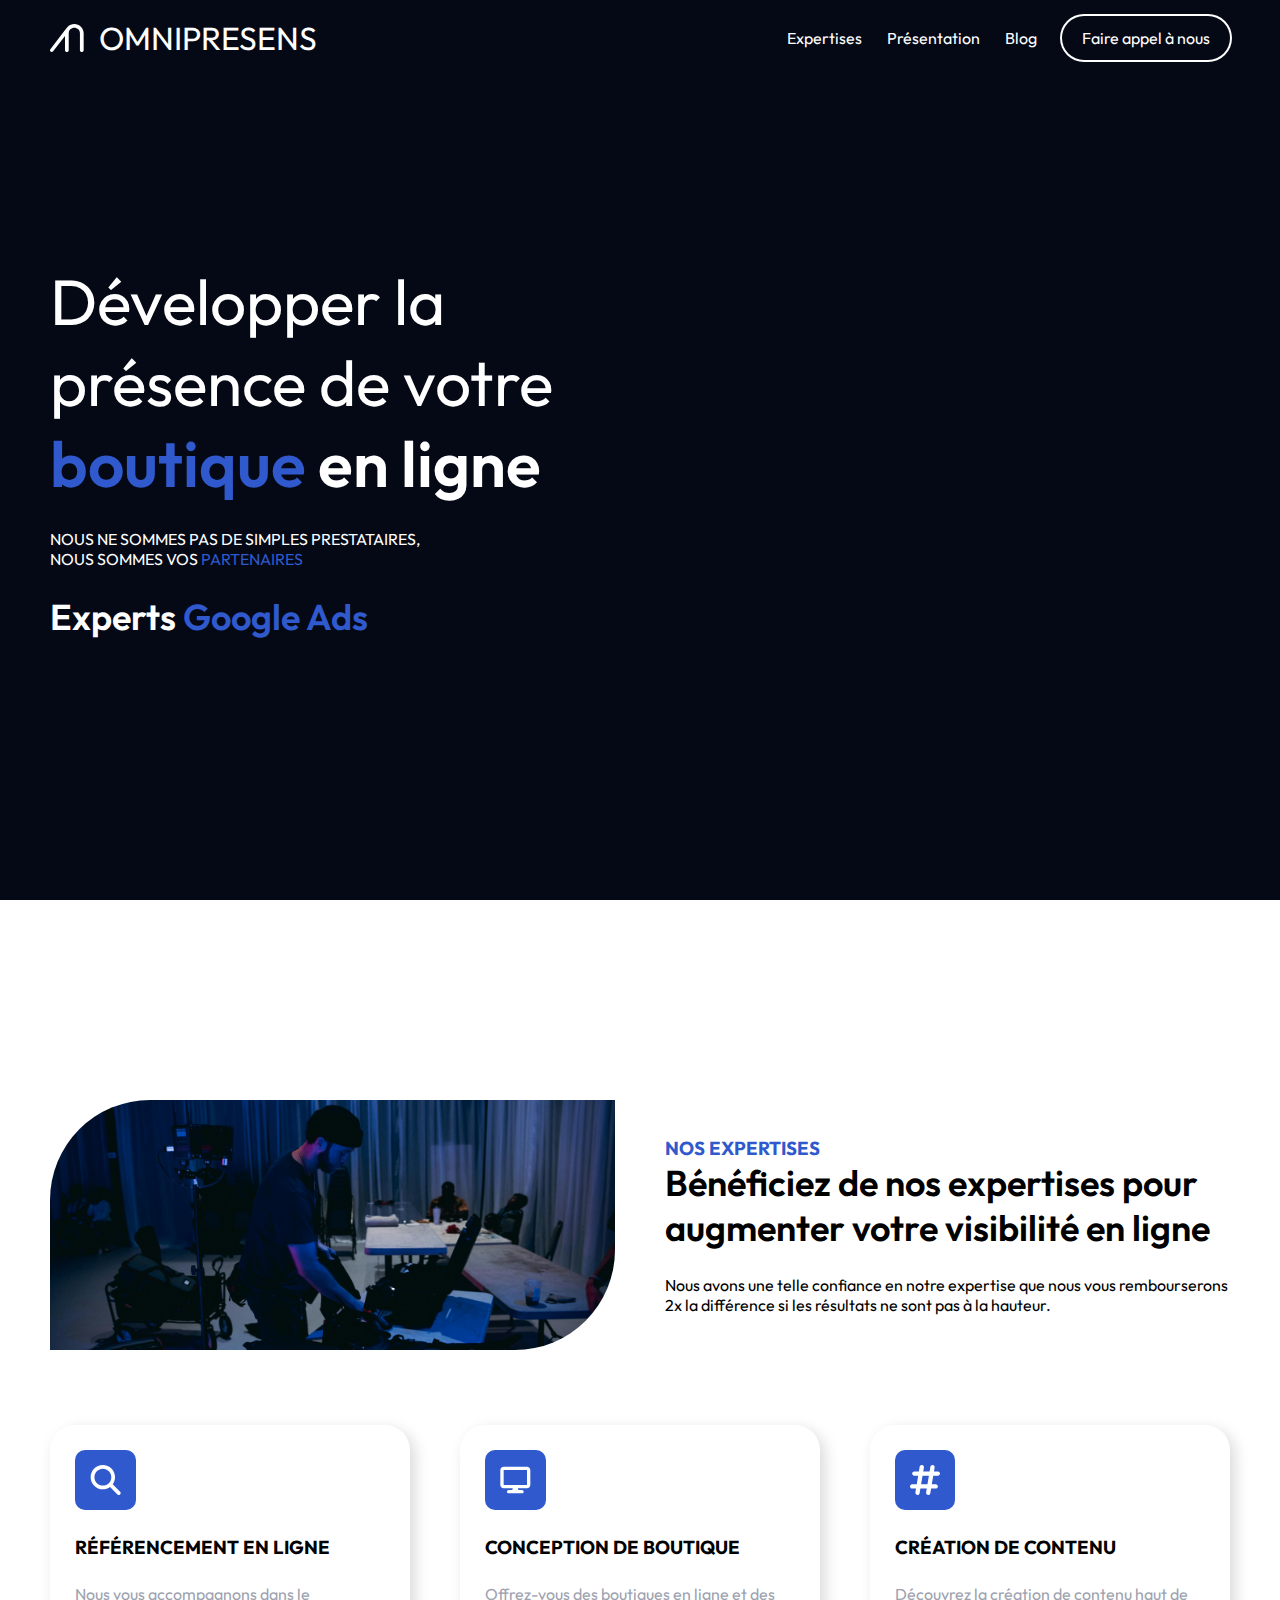
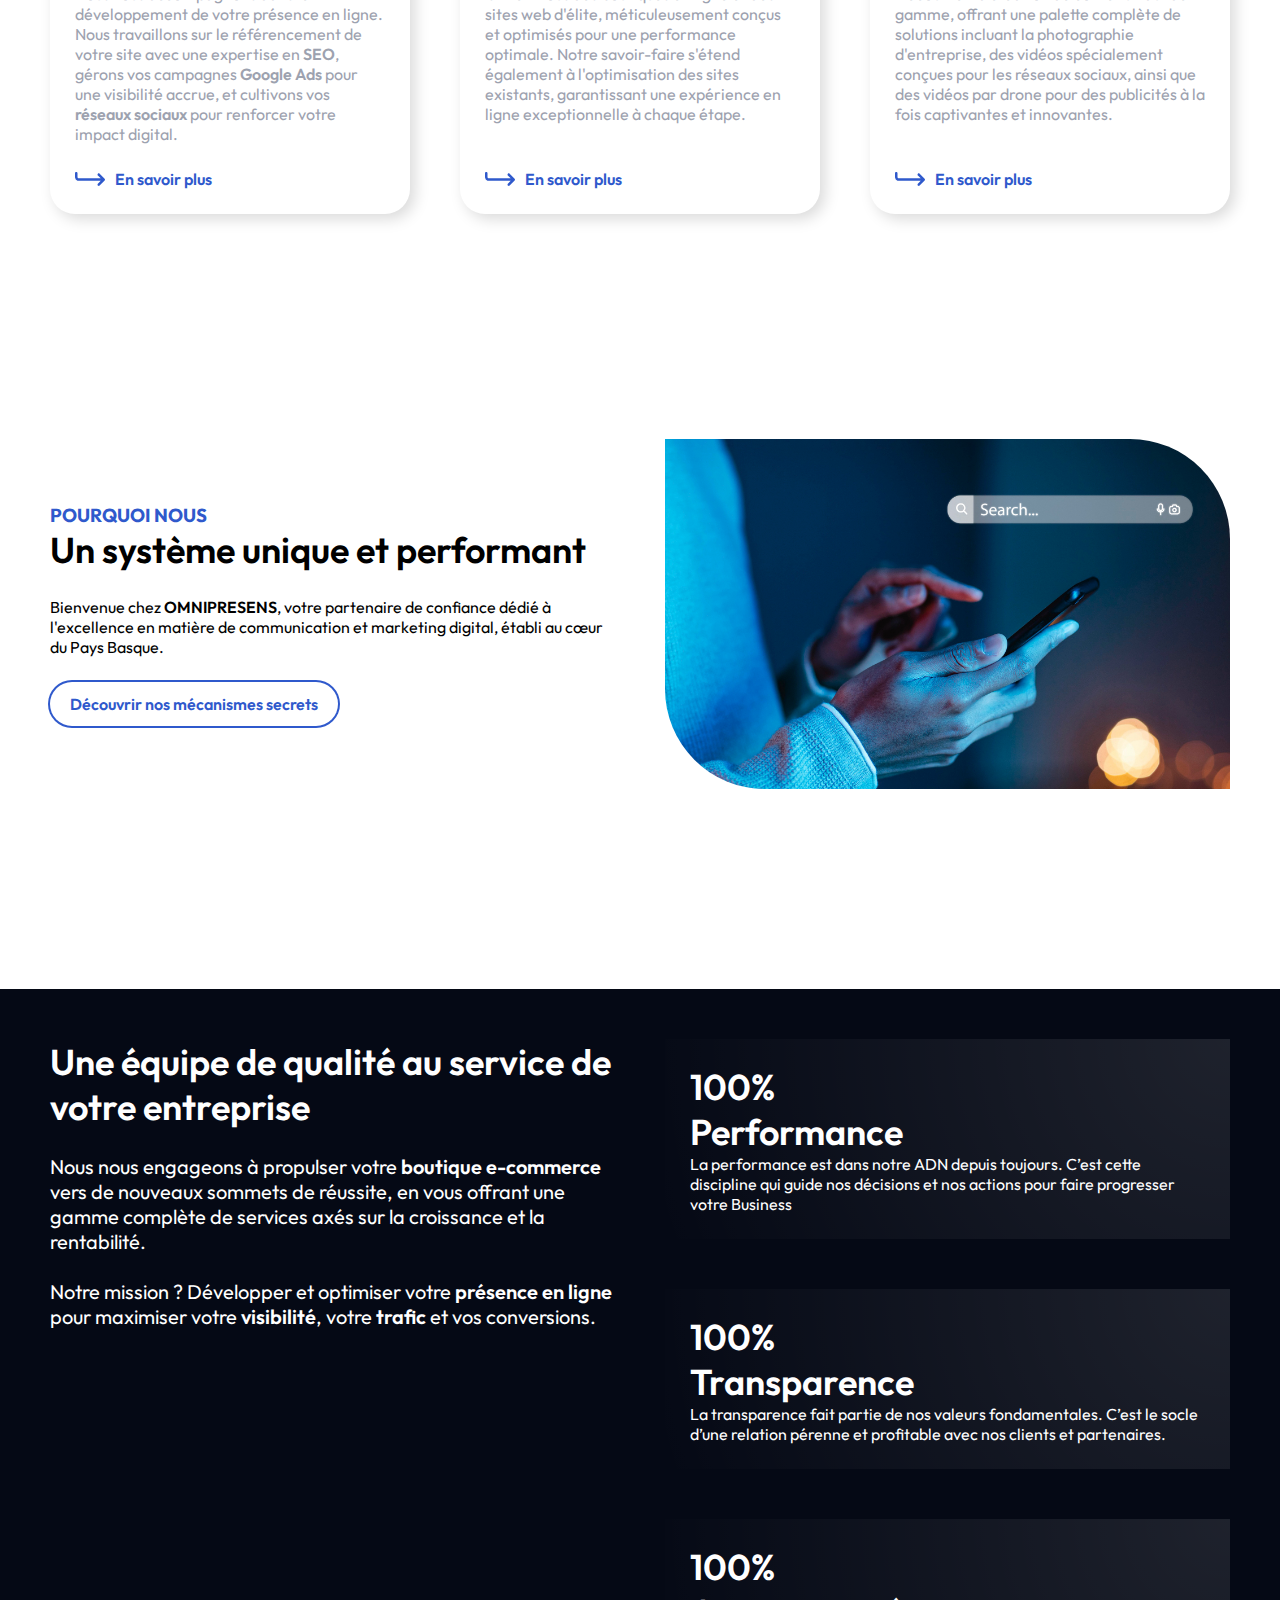
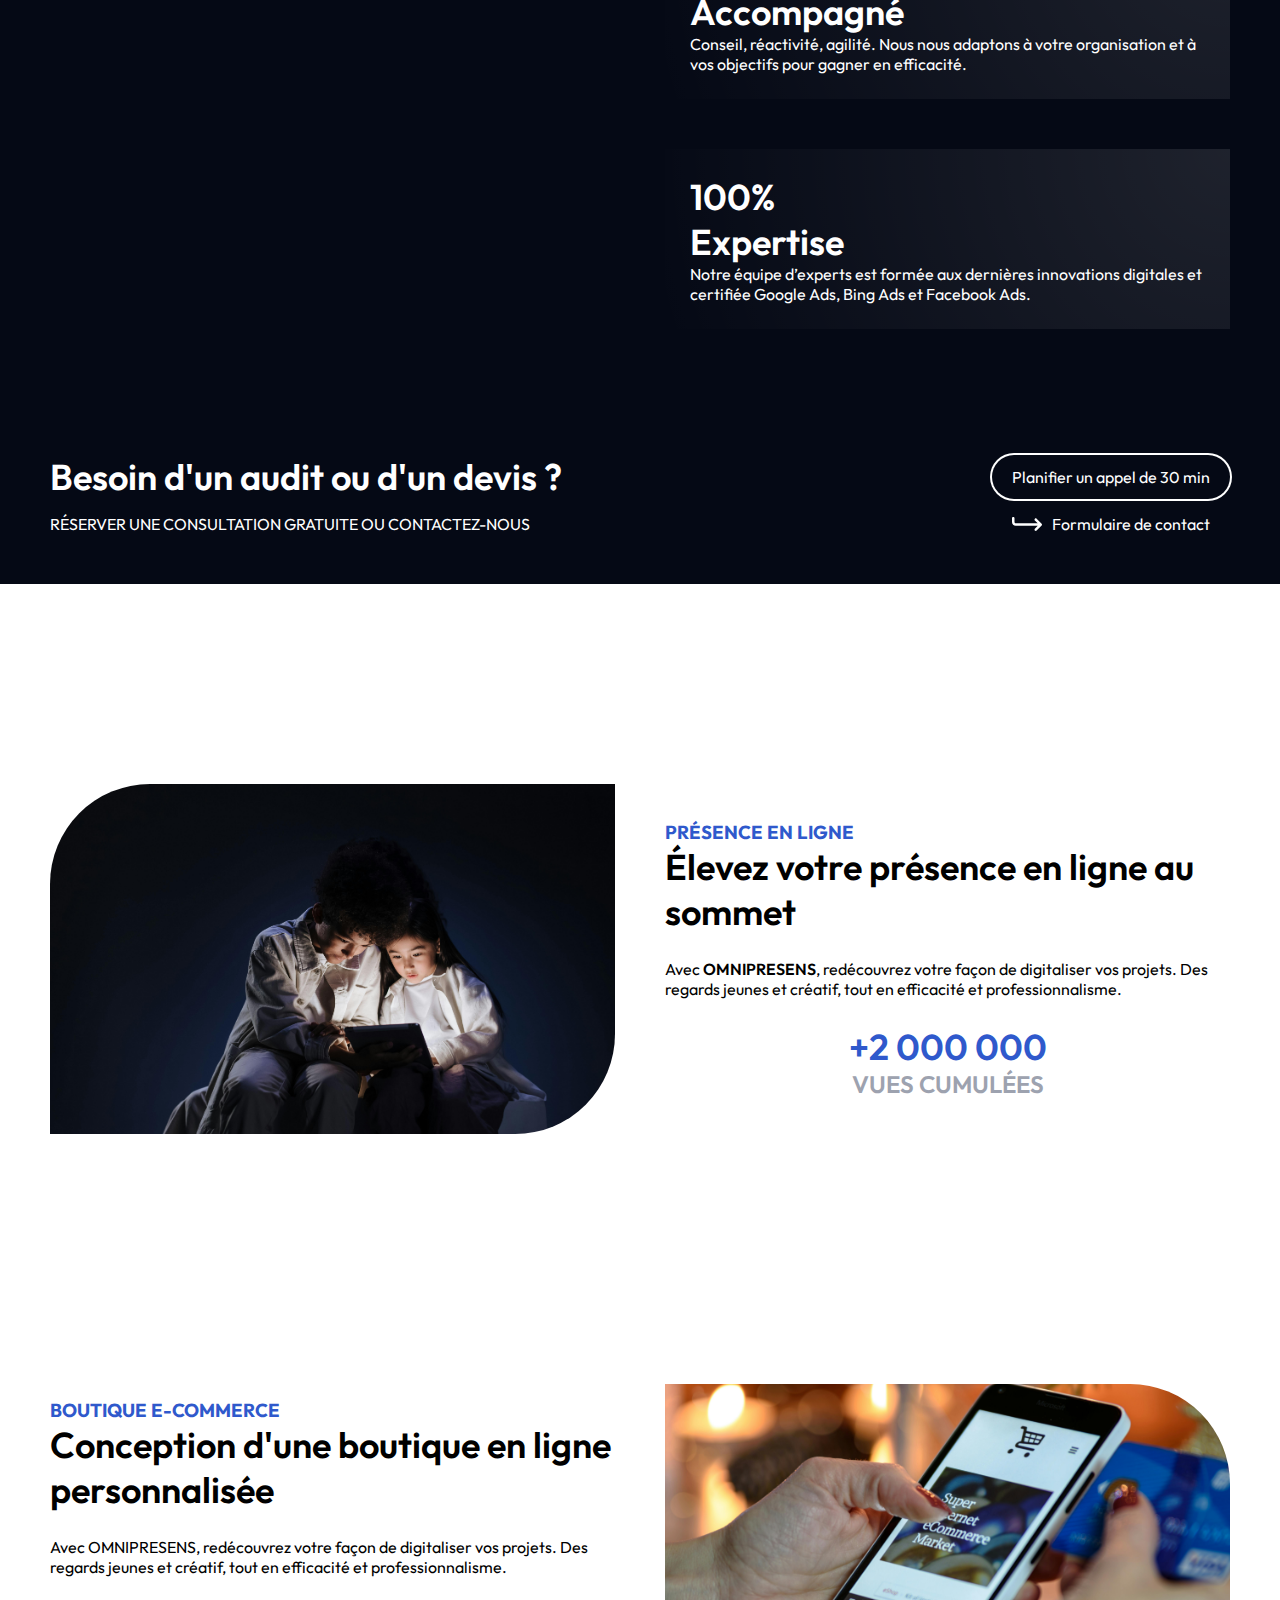
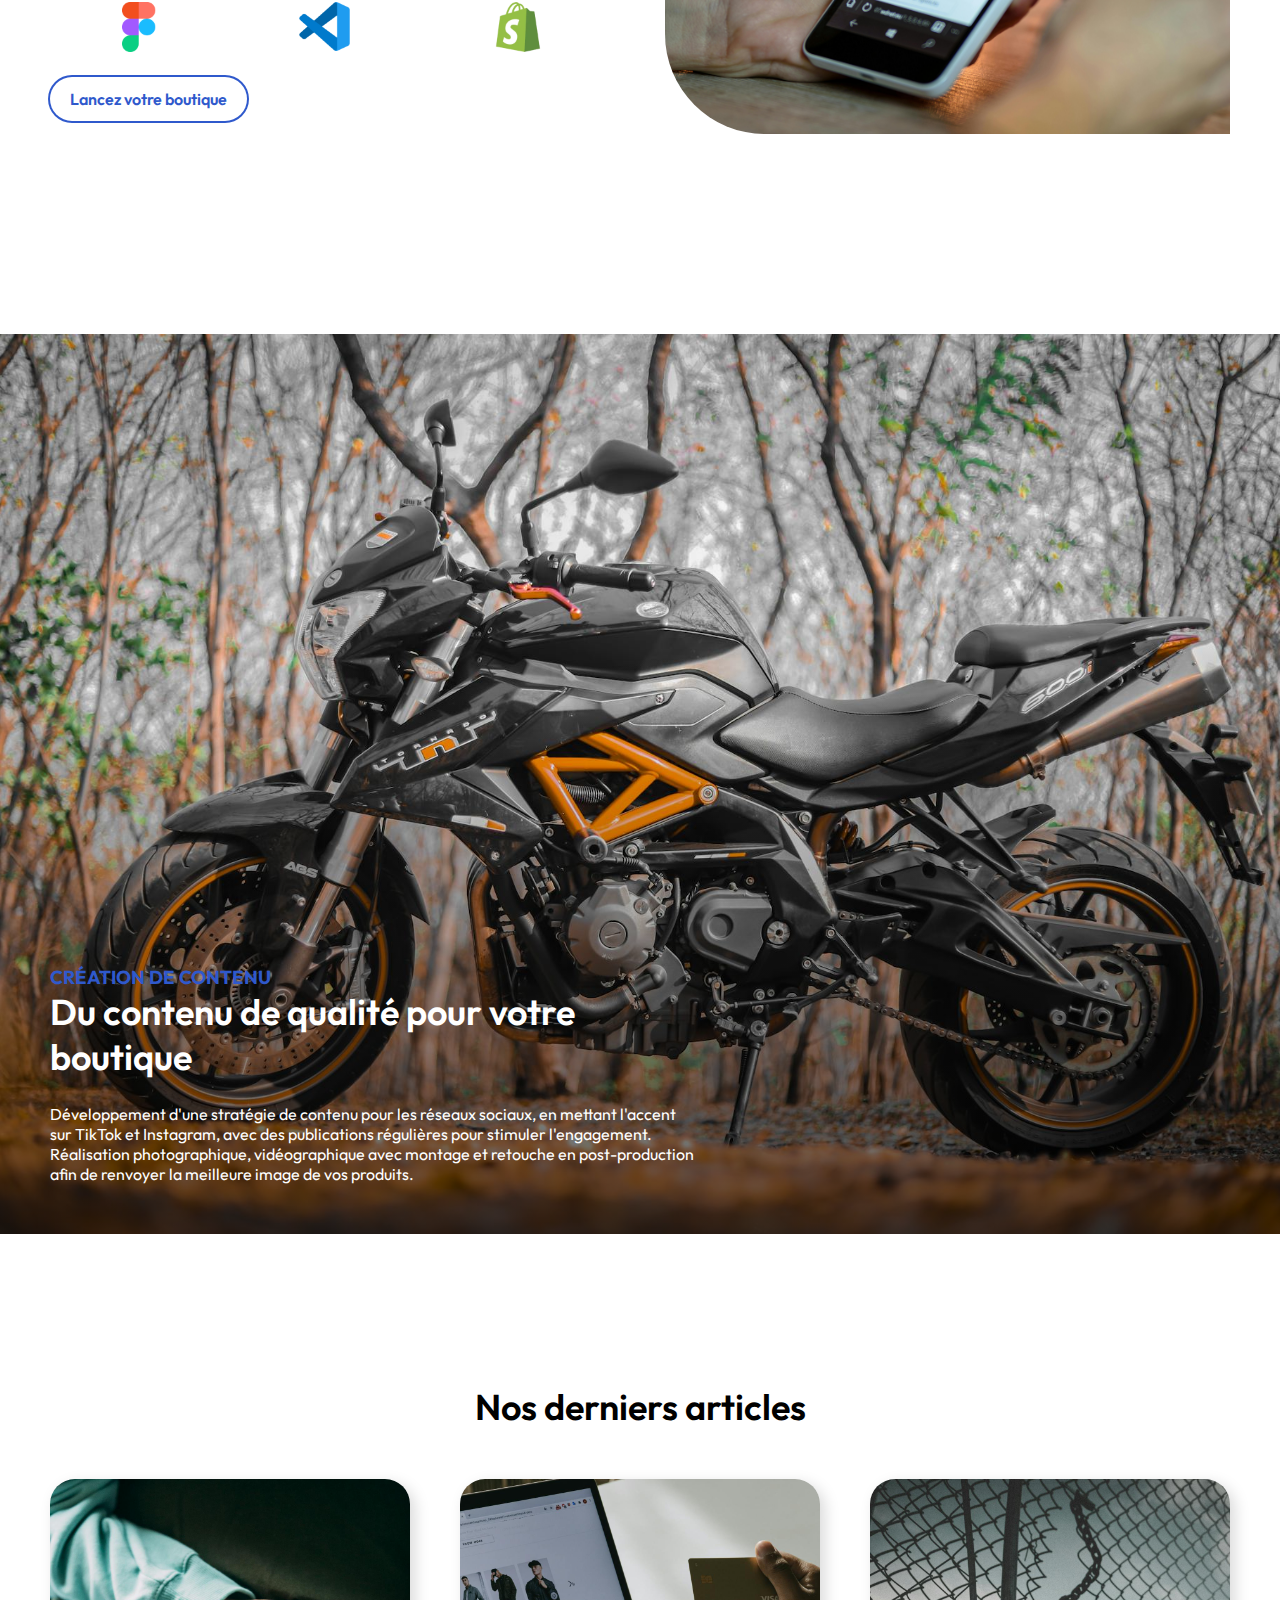
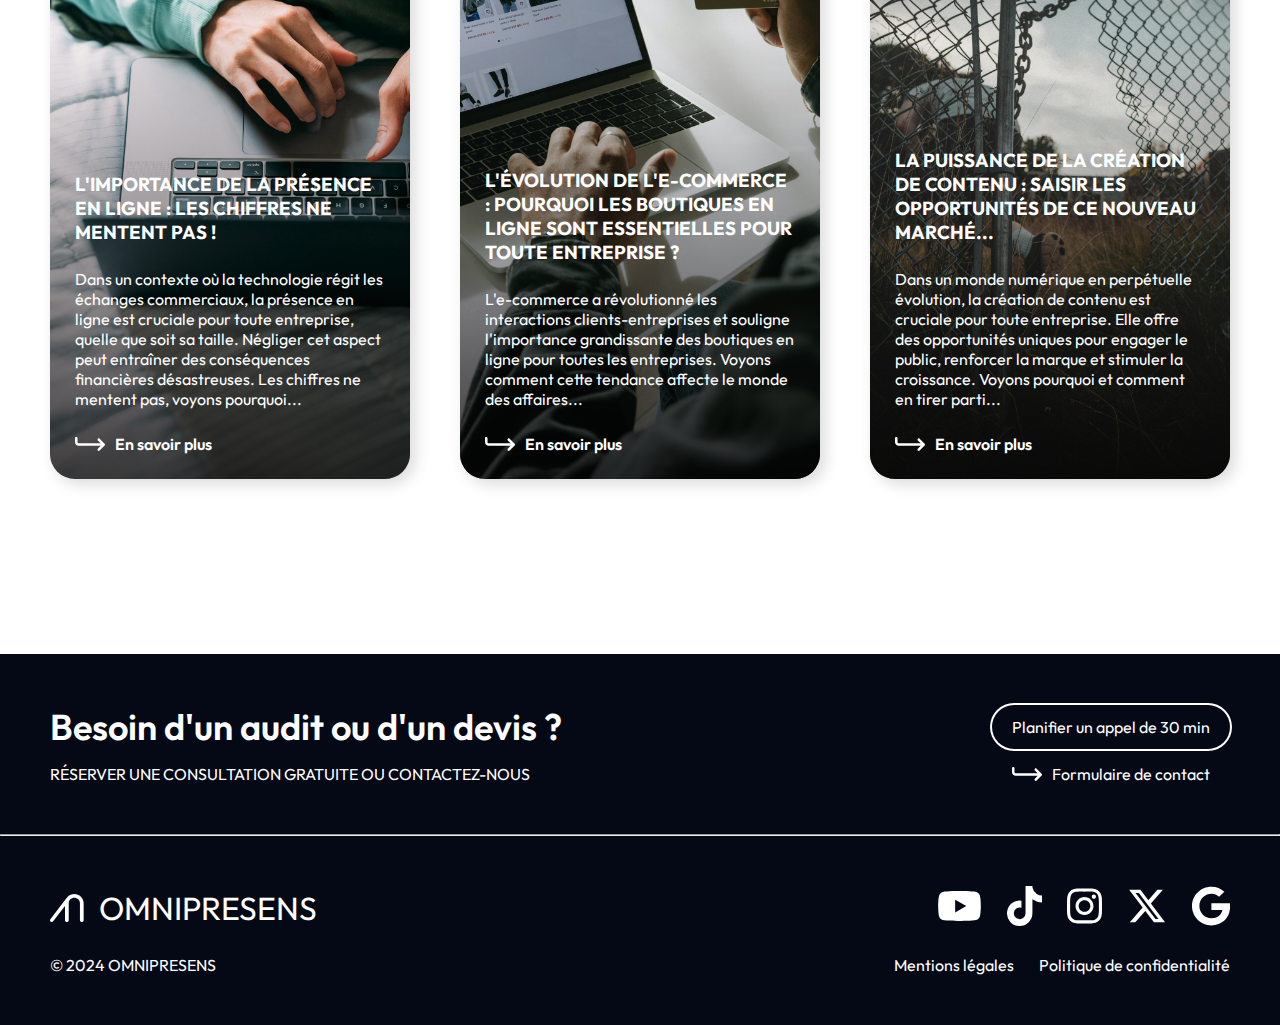
==== index.html @ 25e99831 "Mini Update" ====
<!DOCTYPE html>
<html lang="fr">
<head>
    <meta charset="UTF-8">
    <meta name="viewport" content="width=device-width, initial-scale=1.0">
    <title>Document</title>

    <link rel="stylesheet" href="style.css">
</head>
<body id="body">

    <header class="dark">
        <nav>
            <ul>
                <li>
                    <a href="./index.html">
                        <svg width="61" height="50" viewBox="0 0 61 50" fill="none" xmlns="http://www.w3.org/2000/svg"><path fill-rule="evenodd" clip-rule="evenodd" d="M30.3488 16.6667H33.4434L33.4433 46.6667C33.4433 48.5076 31.951 50 30.11 50C28.2691 50 26.7767 48.5076 26.7767 46.6667L26.7767 21.3048L5.61653 48.7796C5.02387 49.5492 4.10759 50 3.1363 50C0.538128 50 -0.929254 47.0177 0.656084 44.9593L29.6411 7.32437C30.2302 6.45404 30.9044 5.63541 31.6582 4.88155C34.7838 1.75595 39.0231 0 43.4433 0C47.8636 0 52.1029 1.75595 55.2285 4.88155C58.3541 8.00716 60.11 12.2464 60.11 16.6667H53.4434C53.4434 14.0145 52.3898 11.471 50.5144 9.5956C48.6391 7.72023 46.0955 6.66666 43.4433 6.66666C40.7912 6.66666 38.2476 7.72023 36.3723 9.5956C34.4969 11.471 33.4433 14.0145 33.4433 16.6667L30.3488 16.6667ZM53.4433 46.6667C53.4433 48.5076 54.9357 50 56.7767 50C58.6176 50 60.11 48.5076 60.11 46.6667L60.11 16.6667H53.4433V46.6667Z" fill="#050915"/></svg>
                        OMNIPRESENS
                    </a>
                </li>
                <li><a href="./index.html">Expertises</a></li>
                <li><a href="">Présentation</a></li>
                <li><a href="">Blog</a></li>
                <li><a href="" class="btn">Faire appel à nous</a></li>
                <li id="burger_menu"><a href=""><svg width="25" height="24" viewBox="0 0 25 24" fill="none" xmlns="http://www.w3.org/2000/svg"><rect x="10" y="0.5" width="15" height="3" rx="1.5" fill="white"/><rect y="10.5" width="25" height="3" rx="1.5" fill="white"/><rect x="5" y="20.5" width="20" height="3" rx="1.5" fill="white"/></svg></a></li>
            </ul>
        </nav>
    </header>

    <section id="landing" class="dark">
        <div class="container">
            <div>
                <h1>Développer la présence de votre <span class="bold"><span class="blue">boutique</span> en ligne</span></h1>
                <p class="uppercase">Nous ne sommes pas de simples prestataires, nous sommes vos <span class="blue">partenaires</span></p>
                <h2>Experts <span id="expertise" class="blue">Google Ads</span></h2>
            </div>
        </div>
    </section>

    <section id="expertises">

        <div class="container">
            <img src="./images/img1.jpg" alt="">
            <div>
                <div>
                    <h3><span class="blue">Nos expertises</span></h3>
                    <h2>Bénéficiez de nos expertises pour augmenter votre visibilité en ligne</h2>
                </div>
                <p>Nous avons une telle confiance en notre expertise que nous vous rembourserons 2x la différence si les résultats ne sont pas à la hauteur.</p>
            </div>
        </div>
        <div id="slider">

            <div class="slide">
                <div><svg width="31" height="30" viewBox="0 0 31 30" fill="none" xmlns="http://www.w3.org/2000/svg"><path d="M25.0422 12.1857C25.0422 14.8748 24.1691 17.3588 22.6983 19.3741L30.1167 26.7969C30.8491 27.5292 30.8491 28.7184 30.1167 29.4508C29.3842 30.1831 28.1947 30.1831 27.4622 29.4508L20.0439 22.028C18.0282 23.5044 15.5437 24.3714 12.8541 24.3714C6.12136 24.3714 0.666016 18.9172 0.666016 12.1857C0.666016 5.45428 6.12136 0 12.8541 0C19.5869 0 25.0422 5.45428 25.0422 12.1857ZM12.8541 20.622C13.9622 20.622 15.0594 20.4038 16.0832 19.9798C17.1069 19.5558 18.0371 18.9344 18.8206 18.1511C19.6041 17.3677 20.2257 16.4377 20.6497 15.4141C21.0738 14.3906 21.292 13.2936 21.292 12.1857C21.292 11.0778 21.0738 9.98083 20.6497 8.9573C20.2257 7.93376 19.6041 7.00375 18.8206 6.22038C18.0371 5.437 17.1069 4.81559 16.0832 4.39162C15.0594 3.96766 13.9622 3.74945 12.8541 3.74945C11.746 3.74945 10.6488 3.96766 9.62506 4.39162C8.60133 4.81559 7.67114 5.437 6.88761 6.22038C6.10407 7.00375 5.48254 7.93376 5.0585 8.9573C4.63445 9.98083 4.4162 11.0778 4.4162 12.1857C4.4162 13.2936 4.63445 14.3906 5.0585 15.4141C5.48254 16.4377 6.10407 17.3677 6.88761 18.1511C7.67114 18.9344 8.60133 19.5558 9.62506 19.9798C10.6488 20.4038 11.746 20.622 12.8541 20.622Z" fill="white"/></svg></div>
                <h3>Référencement en ligne</h3>
                <p class="gray">Nous vous accompagnons dans le développement de votre présence en ligne. Nous travaillons sur le référencement de votre site avec une expertise en <span class="bold">SEO</span>, gérons vos campagnes <span class="bold">Google Ads</span> pour une visibilité accrue, et cultivons vos <span class="bold">réseaux sociaux</span> pour renforcer votre impact digital.</p>
                <a href="#seo" class="btn2">
                    <svg width="30" height="14" viewBox="0 0 30 14" fill="none" xmlns="http://www.w3.org/2000/svg"><path d="M2.50012 1.37326C2.50012 0.681819 1.9415 0.123198 1.25006 0.123198C0.55862 0.123198 -2.44181e-08 0.681819 -5.46419e-08 1.37326L-2.18568e-07 5.12344C-3.09068e-07 7.19386 1.67977 8.87363 3.75018 8.87363L25.7312 8.87363L22.8639 11.741C22.3756 12.2293 22.3756 13.0223 22.8639 13.5106C23.3522 13.9989 24.1452 13.9989 24.6335 13.5106L29.6338 8.51033C30.1221 8.02202 30.1221 7.22901 29.6338 6.74071L24.6335 1.74047C24.1452 1.25216 23.3522 1.25216 22.8639 1.74047C22.3756 2.22877 22.3756 3.02178 22.8639 3.51008L25.7312 6.3735L3.75018 6.3735C3.05874 6.3735 2.50012 5.81488 2.50012 5.12344L2.50012 1.37326Z" fill="#2F59CC"/></svg>
                    En savoir plus
                </a>
            </div>
            
            <div class="slide">
                <div><svg width="31" height="30" viewBox="0 0 31 30" fill="none" xmlns="http://www.w3.org/2000/svg"><path d="M3.66732 1.66669C1.82878 1.66669 0.333984 3.16148 0.333984 5.00002V20C0.333984 21.8386 1.82878 23.3334 3.66732 23.3334H12.834L12.2767 25H8.66732C7.74544 25 7.00065 25.7448 7.00065 26.6667C7.00065 27.5886 7.74544 28.3334 8.66732 28.3334H22.0007C22.9225 28.3334 23.6673 27.5886 23.6673 26.6667C23.6673 25.7448 22.9225 25 22.0007 25H18.3913L17.834 23.3334H27.0007C28.8392 23.3334 30.334 21.8386 30.334 20V5.00002C30.334 3.16148 28.8392 1.66669 27.0007 1.66669H3.66732ZM27.0007 5.00002V20H3.66732V5.00002H27.0007Z" fill="white"/></svg></div>
                <h3>Conception de boutique </h3>
                <p class="gray">Offrez-vous des boutiques en ligne et des sites web d'élite, méticuleusement conçus et optimisés pour une performance optimale. Notre savoir-faire s'étend également à l'optimisation des sites existants, garantissant une expérience en ligne exceptionnelle à chaque étape.</p>
                <a href="#boutique" class="btn2">
                    <svg width="30" height="14" viewBox="0 0 30 14" fill="none" xmlns="http://www.w3.org/2000/svg"><path d="M2.50012 1.37326C2.50012 0.681819 1.9415 0.123198 1.25006 0.123198C0.55862 0.123198 -2.44181e-08 0.681819 -5.46419e-08 1.37326L-2.18568e-07 5.12344C-3.09068e-07 7.19386 1.67977 8.87363 3.75018 8.87363L25.7312 8.87363L22.8639 11.741C22.3756 12.2293 22.3756 13.0223 22.8639 13.5106C23.3522 13.9989 24.1452 13.9989 24.6335 13.5106L29.6338 8.51033C30.1221 8.02202 30.1221 7.22901 29.6338 6.74071L24.6335 1.74047C24.1452 1.25216 23.3522 1.25216 22.8639 1.74047C22.3756 2.22877 22.3756 3.02178 22.8639 3.51008L25.7312 6.3735L3.75018 6.3735C3.05874 6.3735 2.50012 5.81488 2.50012 5.12344L2.50012 1.37326Z" fill="#2F59CC"/></svg>
                    En savoir plus
                </a>
            </div>

            <div class="slide">
                <div><svg width="30" height="30" viewBox="0 0 30 30" fill="none" xmlns="http://www.w3.org/2000/svg"><path d="M12.1406 0.029335C13.3058 0.223455 14.096 1.32793 13.9018 2.49265L13.2455 6.4286H19.6138L20.3839 1.7898C20.5781 0.625082 21.683 -0.164785 22.8482 0.029335C24.0134 0.223455 24.8036 1.32793 24.6094 2.49265L23.9598 6.4286H27.8571C29.0424 6.4286 30 7.38581 30 8.57061C30 9.75541 29.0424 10.7126 27.8571 10.7126H23.2433L21.817 19.2807H25.7143C26.8996 19.2807 27.8571 20.2379 27.8571 21.4227C27.8571 22.6075 26.8996 23.5647 25.7143 23.5647H21.1004L20.3304 28.2035C20.1362 29.3682 19.0312 30.1581 17.8661 29.964C16.7009 29.7699 15.9107 28.6654 16.1049 27.5007L16.7612 23.5714H10.3862L9.61607 28.2102C9.42188 29.3749 8.31696 30.1648 7.15179 29.9707C5.98661 29.7765 5.19643 28.6721 5.39062 27.5073L6.04018 23.5647H2.14286C0.957589 23.5647 0 22.6075 0 21.4227C0 20.2379 0.957589 19.2807 2.14286 19.2807H6.7567L8.18303 10.7126H4.28571C3.10045 10.7126 2.14286 9.75541 2.14286 8.57061C2.14286 7.38581 3.10045 6.4286 4.28571 6.4286H8.89955L9.66964 1.7898C9.86384 0.625082 10.9687 -0.164785 12.1339 0.029335H12.1406ZM12.529 10.7126L11.1027 19.2807H17.471L18.8973 10.7126H12.529Z" fill="white"/></svg></div>
                <h3>Création de contenu</h3>
                <p class="gray">Découvrez la création de contenu haut de gamme, offrant une palette complète de solutions incluant la photographie d'entreprise, des vidéos spécialement conçues pour les réseaux sociaux, ainsi que des vidéos par drone pour des publicités à la fois captivantes et innovantes.</p>
                <a href="#contenu" class="btn2">
                    <svg width="30" height="14" viewBox="0 0 30 14" fill="none" xmlns="http://www.w3.org/2000/svg"><path d="M2.50012 1.37326C2.50012 0.681819 1.9415 0.123198 1.25006 0.123198C0.55862 0.123198 -2.44181e-08 0.681819 -5.46419e-08 1.37326L-2.18568e-07 5.12344C-3.09068e-07 7.19386 1.67977 8.87363 3.75018 8.87363L25.7312 8.87363L22.8639 11.741C22.3756 12.2293 22.3756 13.0223 22.8639 13.5106C23.3522 13.9989 24.1452 13.9989 24.6335 13.5106L29.6338 8.51033C30.1221 8.02202 30.1221 7.22901 29.6338 6.74071L24.6335 1.74047C24.1452 1.25216 23.3522 1.25216 22.8639 1.74047C22.3756 2.22877 22.3756 3.02178 22.8639 3.51008L25.7312 6.3735L3.75018 6.3735C3.05874 6.3735 2.50012 5.81488 2.50012 5.12344L2.50012 1.37326Z" fill="#2F59CC"/></svg>
                    En savoir plus
                </a>
            </div>
            
        </div>
        
    </section>


    <section id="Nous">

        <div class="container">
            <div>
                <div>
                    <h3><span class="blue">Pourquoi nous</span></h3>
                    <h2>Un système unique et performant</h2>
                </div>
                <p>Bienvenue chez <span class="bold">OMNIPRESENS</span>, votre partenaire de confiance dédié à l'excellence en matière de communication et marketing digital, établi au cœur du Pays Basque. </p>
                <a href="" class="btn">Découvrir nos mécanismes secrets</a>
            </div>
            <img src="./images/img2.jpg" alt="">
        </div>

    </section>


    <section id="qualité" class="dark">

        <div class="container">
            <div>
                <h2>Une équipe de qualité au service de votre entreprise</h2>
                <p>Nous nous engageons à propulser votre <span class="bold">boutique e-commerce</span> vers de nouveaux sommets de réussite, en vous offrant une gamme complète de services axés sur la croissance et la rentabilité.</p>
                <p>Notre mission ? Développer et optimiser votre <span class="bold">présence en ligne</span> pour maximiser votre <span class="bold">visibilité</span>, votre <span class="bold">trafic</span> et vos conversions.</p>
            </div>
            <div class="grid">
                <div class="item">
                    <h2>100%<br>Performance</h2>
                    <p>La performance est dans notre ADN depuis toujours. C’est cette discipline  qui guide nos décisions et nos actions pour faire progresser votre Business</p>
                </div>
                <div class="item">
                    <h2>100%<br>Transparence</h2>
                    <p>La transparence fait partie de nos valeurs fondamentales. C’est le socle d’une relation pérenne et profitable avec nos clients et partenaires.</p>
                </div>
                <div class="item">
                    <h2>100%<br>Accompagné</h2>
                    <p>Conseil, réactivité, agilité. Nous nous adaptons à votre organisation et à vos objectifs pour gagner en efficacité.</p>
                </div>
                <div class="item">
                    <h2>100%<br>Expertise</h2>
                    <p>Notre équipe d’experts est formée aux dernières innovations digitales et certifiée Google Ads, Bing Ads et Facebook Ads.</p>
                </div>
            </div>
        </div>

        <div class="devis">
            <div>
                <h2>Besoin d'un audit ou d'un devis ?</h2>
                <p class="uppercase">Réserver une consultation gratuite ou contactez-nous</p>
            </div>
            <div>
                <a href="" class="btn">Planifier un appel de 30 min</a>
                <a href="" class="btn2">
                    <svg width="30" height="14" viewBox="0 0 30 14" fill="none" xmlns="http://www.w3.org/2000/svg"><path d="M2.50012 1.37326C2.50012 0.681819 1.9415 0.123198 1.25006 0.123198C0.55862 0.123198 -2.44181e-08 0.681819 -5.46419e-08 1.37326L-2.18568e-07 5.12344C-3.09068e-07 7.19386 1.67977 8.87363 3.75018 8.87363L25.7312 8.87363L22.8639 11.741C22.3756 12.2293 22.3756 13.0223 22.8639 13.5106C23.3522 13.9989 24.1452 13.9989 24.6335 13.5106L29.6338 8.51033C30.1221 8.02202 30.1221 7.22901 29.6338 6.74071L24.6335 1.74047C24.1452 1.25216 23.3522 1.25216 22.8639 1.74047C22.3756 2.22877 22.3756 3.02178 22.8639 3.51008L25.7312 6.3735L3.75018 6.3735C3.05874 6.3735 2.50012 5.81488 2.50012 5.12344L2.50012 1.37326Z" fill="#2F59CC"/></svg>
                    Formulaire de contact
                </a>
            </div>
        </div>

    </section>


    <section id="seo">

        <div class="container">
            <img src="./images/img3.jpg" alt="">
            <div>
                <div>
                    <h3><span class="blue">Présence en ligne</span></h3>
                    <h2>Élevez votre présence en ligne au sommet</h2>
                </div>
                <p>Avec <span class="bold">OMNIPRESENS</span>, redécouvrez votre façon de digitaliser vos projets. Des regards jeunes et créatif, tout en efficacité et professionnalisme.</p>
                <div class="stats">
                    <div class="stat">
                        <span class="blue uppercase">+2 000 000</span>
                        <span class="gray uppercase">Vues cumulées</span>
                    </div>
                </div>
            </div>
        </div>

    </section>


    <section id="boutique">

        <div class="container">
            <div>
                <div>
                    <h3><span class="blue">Boutique e-commerce</span></h3>
                    <h2>Conception d'une boutique en ligne personnalisée</h2>
                </div>
                <p>Avec OMNIPRESENS, redécouvrez votre façon de digitaliser vos projets. Des regards jeunes et créatif, tout en efficacité et professionnalisme.</p>
                <div class="apps">
                    <img src="./images/figma.png" alt="Logo du logiciel Figma">
                    <img src="./images/vscode.png" alt="Logo du logiciel Visual Studio Code">
                    <img src="./images/shopify.png" alt="Logo de l'application Shopify">
                </div>
                <a href="" class="btn">Lancez votre boutique</a>
            </div>
            <img src="./images/img4.jpg" alt="">
        </div>

    </section>


    <section id="contenu" class="dark">

        <div class="container">
            <div>
                <div>
                    <h3><span class="blue">Création de contenu</span></h3>
                    <h2>Du contenu de qualité pour votre boutique</h2>
                </div>
                <p>Développement d'une stratégie de contenu pour les réseaux sociaux, en mettant l'accent sur TikTok et Instagram, avec des publications régulières pour stimuler l'engagement.<br>Réalisation photographique, vidéographique avec montage et retouche en post-production afin de renvoyer la meilleure image de vos produits.</p>
            </div>
        </div>

    </section>


    <section id="articles">

        <h2>Nos derniers articles</h2>

        <div id="articles__container">
            <div class="article" style="background-image: url(./images/pexels-greta-hoffman-7675870.jpg);">
                <h3>L'importance  de la Présence en Ligne  : Les Chiffres ne Mentent Pas !</h3>
                <p>Dans un contexte où la technologie régit les échanges commerciaux, la présence en ligne est cruciale pour toute entreprise, quelle que soit sa taille. Négliger cet aspect peut entraîner des conséquences financières désastreuses. Les chiffres ne mentent pas, voyons pourquoi...</p>
                <a href="" class="btn2">
                    <svg width="30" height="14" viewBox="0 0 30 14" fill="none" xmlns="http://www.w3.org/2000/svg"><path d="M2.50012 1.37326C2.50012 0.681819 1.9415 0.123198 1.25006 0.123198C0.55862 0.123198 -2.44181e-08 0.681819 -5.46419e-08 1.37326L-2.18568e-07 5.12344C-3.09068e-07 7.19386 1.67977 8.87363 3.75018 8.87363L25.7312 8.87363L22.8639 11.741C22.3756 12.2293 22.3756 13.0223 22.8639 13.5106C23.3522 13.9989 24.1452 13.9989 24.6335 13.5106L29.6338 8.51033C30.1221 8.02202 30.1221 7.22901 29.6338 6.74071L24.6335 1.74047C24.1452 1.25216 23.3522 1.25216 22.8639 1.74047C22.3756 2.22877 22.3756 3.02178 22.8639 3.51008L25.7312 6.3735L3.75018 6.3735C3.05874 6.3735 2.50012 5.81488 2.50012 5.12344L2.50012 1.37326Z" fill="#2F59CC"/></svg>
                    En savoir plus
                </a>
            </div>
            <div class="article" style="background-image: url(./images/pexels-ivan-samkov-7620629.jpg);">
                <h3>L'Évolution de l'E-commerce : Pourquoi les Boutiques en Ligne Sont Essentielles pour Toute Entreprise ?</h3>
                <p>L'e-commerce a révolutionné les interactions clients-entreprises et souligne l'importance grandissante des boutiques en ligne pour toutes les entreprises. Voyons comment cette tendance affecte le monde des affaires...</p>
                <a href="" class="btn2">
                    <svg width="30" height="14" viewBox="0 0 30 14" fill="none" xmlns="http://www.w3.org/2000/svg"><path d="M2.50012 1.37326C2.50012 0.681819 1.9415 0.123198 1.25006 0.123198C0.55862 0.123198 -2.44181e-08 0.681819 -5.46419e-08 1.37326L-2.18568e-07 5.12344C-3.09068e-07 7.19386 1.67977 8.87363 3.75018 8.87363L25.7312 8.87363L22.8639 11.741C22.3756 12.2293 22.3756 13.0223 22.8639 13.5106C23.3522 13.9989 24.1452 13.9989 24.6335 13.5106L29.6338 8.51033C30.1221 8.02202 30.1221 7.22901 29.6338 6.74071L24.6335 1.74047C24.1452 1.25216 23.3522 1.25216 22.8639 1.74047C22.3756 2.22877 22.3756 3.02178 22.8639 3.51008L25.7312 6.3735L3.75018 6.3735C3.05874 6.3735 2.50012 5.81488 2.50012 5.12344L2.50012 1.37326Z" fill="#2F59CC"/></svg>
                    En savoir plus
                </a>
            </div>
            <div class="article" style="background-image: url(./images/pexels-zachtheshoota-2953898.jpg);">
                <h3>La Puissance de la Création de Contenu : Saisir les Opportunités de ce nouveau marché...</h3>
                <p>Dans un monde numérique en perpétuelle évolution, la création de contenu est cruciale pour toute entreprise. Elle offre des opportunités uniques pour engager le public, renforcer la marque et stimuler la croissance. Voyons pourquoi et comment en tirer parti...</p>
                <a href="" class="btn2">
                    <svg width="30" height="14" viewBox="0 0 30 14" fill="none" xmlns="http://www.w3.org/2000/svg"><path d="M2.50012 1.37326C2.50012 0.681819 1.9415 0.123198 1.25006 0.123198C0.55862 0.123198 -2.44181e-08 0.681819 -5.46419e-08 1.37326L-2.18568e-07 5.12344C-3.09068e-07 7.19386 1.67977 8.87363 3.75018 8.87363L25.7312 8.87363L22.8639 11.741C22.3756 12.2293 22.3756 13.0223 22.8639 13.5106C23.3522 13.9989 24.1452 13.9989 24.6335 13.5106L29.6338 8.51033C30.1221 8.02202 30.1221 7.22901 29.6338 6.74071L24.6335 1.74047C24.1452 1.25216 23.3522 1.25216 22.8639 1.74047C22.3756 2.22877 22.3756 3.02178 22.8639 3.51008L25.7312 6.3735L3.75018 6.3735C3.05874 6.3735 2.50012 5.81488 2.50012 5.12344L2.50012 1.37326Z" fill="#2F59CC"/></svg>
                    En savoir plus
                </a>
            </div>
        </div>

    </section>


    <footer class="dark">

        <div class="devis">
            <div>
                <h2>Besoin d'un audit ou d'un devis ?</h2>
                <p class="uppercase">Réserver une consultation gratuite ou contactez-nous</p>
            </div>
            <div>
                <a href="" class="btn">Planifier un appel de 30 min</a>
                <a href="" class="btn2">
                    <svg width="30" height="14" viewBox="0 0 30 14" fill="none" xmlns="http://www.w3.org/2000/svg"><path d="M2.50012 1.37326C2.50012 0.681819 1.9415 0.123198 1.25006 0.123198C0.55862 0.123198 -2.44181e-08 0.681819 -5.46419e-08 1.37326L-2.18568e-07 5.12344C-3.09068e-07 7.19386 1.67977 8.87363 3.75018 8.87363L25.7312 8.87363L22.8639 11.741C22.3756 12.2293 22.3756 13.0223 22.8639 13.5106C23.3522 13.9989 24.1452 13.9989 24.6335 13.5106L29.6338 8.51033C30.1221 8.02202 30.1221 7.22901 29.6338 6.74071L24.6335 1.74047C24.1452 1.25216 23.3522 1.25216 22.8639 1.74047C22.3756 2.22877 22.3756 3.02178 22.8639 3.51008L25.7312 6.3735L3.75018 6.3735C3.05874 6.3735 2.50012 5.81488 2.50012 5.12344L2.50012 1.37326Z" fill="#2F59CC"/></svg>
                    Formulaire de contact
                </a>
            </div>
        </div>

        <hr>

        <div id="footer">
            <div>
                <a href="./index.html">
                    <svg width="61" height="50" viewBox="0 0 61 50" fill="none" xmlns="http://www.w3.org/2000/svg"><path fill-rule="evenodd" clip-rule="evenodd" d="M30.3488 16.6667H33.4434L33.4433 46.6667C33.4433 48.5076 31.951 50 30.11 50C28.2691 50 26.7767 48.5076 26.7767 46.6667L26.7767 21.3048L5.61653 48.7796C5.02387 49.5492 4.10759 50 3.1363 50C0.538128 50 -0.929254 47.0177 0.656084 44.9593L29.6411 7.32437C30.2302 6.45404 30.9044 5.63541 31.6582 4.88155C34.7838 1.75595 39.0231 0 43.4433 0C47.8636 0 52.1029 1.75595 55.2285 4.88155C58.3541 8.00716 60.11 12.2464 60.11 16.6667H53.4434C53.4434 14.0145 52.3898 11.471 50.5144 9.5956C48.6391 7.72023 46.0955 6.66666 43.4433 6.66666C40.7912 6.66666 38.2476 7.72023 36.3723 9.5956C34.4969 11.471 33.4433 14.0145 33.4433 16.6667L30.3488 16.6667ZM53.4433 46.6667C53.4433 48.5076 54.9357 50 56.7767 50C58.6176 50 60.11 48.5076 60.11 46.6667L60.11 16.6667H53.4433V46.6667Z" fill="#050915"/></svg>
                    OMNIPRESENS
                </a>
                <a href=""><svg xmlns="http://www.w3.org/2000/svg" viewBox="0 0 576 512"><!--!Font Awesome Free 6.5.2 by @fontawesome - https://fontawesome.com License - https://fontawesome.com/license/free Copyright 2024 Fonticons, Inc.--><path d="M549.7 124.1c-6.3-23.7-24.8-42.3-48.3-48.6C458.8 64 288 64 288 64S117.2 64 74.6 75.5c-23.5 6.3-42 24.9-48.3 48.6-11.4 42.9-11.4 132.3-11.4 132.3s0 89.4 11.4 132.3c6.3 23.7 24.8 41.5 48.3 47.8C117.2 448 288 448 288 448s170.8 0 213.4-11.5c23.5-6.3 42-24.2 48.3-47.8 11.4-42.9 11.4-132.3 11.4-132.3s0-89.4-11.4-132.3zm-317.5 213.5V175.2l142.7 81.2-142.7 81.2z"/></svg></a>
                <a href=""><svg xmlns="http://www.w3.org/2000/svg" viewBox="0 0 448 512"><!--!Font Awesome Free 6.5.2 by @fontawesome - https://fontawesome.com License - https://fontawesome.com/license/free Copyright 2024 Fonticons, Inc.--><path d="M448 209.9a210.1 210.1 0 0 1 -122.8-39.3V349.4A162.6 162.6 0 1 1 185 188.3V278.2a74.6 74.6 0 1 0 52.2 71.2V0l88 0a121.2 121.2 0 0 0 1.9 22.2h0A122.2 122.2 0 0 0 381 102.4a121.4 121.4 0 0 0 67 20.1z"/></svg></a>
                <a href="https://www.instagram.com/omnipresens.fr/" target="_blank"><svg xmlns="http://www.w3.org/2000/svg" viewBox="0 0 448 512"><!--!Font Awesome Free 6.5.2 by @fontawesome - https://fontawesome.com License - https://fontawesome.com/license/free Copyright 2024 Fonticons, Inc.--><path d="M224.1 141c-63.6 0-114.9 51.3-114.9 114.9s51.3 114.9 114.9 114.9S339 319.5 339 255.9 287.7 141 224.1 141zm0 189.6c-41.1 0-74.7-33.5-74.7-74.7s33.5-74.7 74.7-74.7 74.7 33.5 74.7 74.7-33.6 74.7-74.7 74.7zm146.4-194.3c0 14.9-12 26.8-26.8 26.8-14.9 0-26.8-12-26.8-26.8s12-26.8 26.8-26.8 26.8 12 26.8 26.8zm76.1 27.2c-1.7-35.9-9.9-67.7-36.2-93.9-26.2-26.2-58-34.4-93.9-36.2-37-2.1-147.9-2.1-184.9 0-35.8 1.7-67.6 9.9-93.9 36.1s-34.4 58-36.2 93.9c-2.1 37-2.1 147.9 0 184.9 1.7 35.9 9.9 67.7 36.2 93.9s58 34.4 93.9 36.2c37 2.1 147.9 2.1 184.9 0 35.9-1.7 67.7-9.9 93.9-36.2 26.2-26.2 34.4-58 36.2-93.9 2.1-37 2.1-147.8 0-184.8zM398.8 388c-7.8 19.6-22.9 34.7-42.6 42.6-29.5 11.7-99.5 9-132.1 9s-102.7 2.6-132.1-9c-19.6-7.8-34.7-22.9-42.6-42.6-11.7-29.5-9-99.5-9-132.1s-2.6-102.7 9-132.1c7.8-19.6 22.9-34.7 42.6-42.6 29.5-11.7 99.5-9 132.1-9s102.7-2.6 132.1 9c19.6 7.8 34.7 22.9 42.6 42.6 11.7 29.5 9 99.5 9 132.1s2.7 102.7-9 132.1z"/></svg></a>
                <a href=""><svg xmlns="http://www.w3.org/2000/svg" viewBox="0 0 512 512"><!--!Font Awesome Free 6.5.2 by @fontawesome - https://fontawesome.com License - https://fontawesome.com/license/free Copyright 2024 Fonticons, Inc.--><path d="M389.2 48h70.6L305.6 224.2 487 464H345L233.7 318.6 106.5 464H35.8L200.7 275.5 26.8 48H172.4L272.9 180.9 389.2 48zM364.4 421.8h39.1L151.1 88h-42L364.4 421.8z"/></svg></a>
                <a href=""><svg xmlns="http://www.w3.org/2000/svg" viewBox="0 0 488 512"><!--!Font Awesome Free 6.5.2 by @fontawesome - https://fontawesome.com License - https://fontawesome.com/license/free Copyright 2024 Fonticons, Inc.--><path d="M488 261.8C488 403.3 391.1 504 248 504 110.8 504 0 393.2 0 256S110.8 8 248 8c66.8 0 123 24.5 166.3 64.9l-67.5 64.9C258.5 52.6 94.3 116.6 94.3 256c0 86.5 69.1 156.6 153.7 156.6 98.2 0 135-70.4 140.8-106.9H248v-85.3h236.1c2.3 12.7 3.9 24.9 3.9 41.4z"/></svg></a>
            </div>
            <div>
                <p>© 2024 OMNIPRESENS</p>
                <a href="">Mentions légales</a>
                <a href="">Politique de confidentialité</a>
            </div>
        </div>

    </footer>



    <script>
        var expertise = document.getElementById('expertise');
        var tabExpertises = [
            'Google Ads', 
            'Google Shopping',  
            'SEO', 
            'Adobe After Effects', 
            'Adobe Premiere Pro', 
            'Adobe Photoshop', 
            'Wordpress', 
            'Shopify', 
            'Web Design', 
            'Développement Web'
        ];
        var currentIndex = 0;
        var currentText = '';
        var letterIndex = 0;
        var intervalId;

        // Fonction pour effacer le texte précédent lettre par lettre
        function eraseText() {
            if (expertise.textContent.length > 0) {
                expertise.textContent = expertise.textContent.slice(0, -1);
                setTimeout(eraseText, 50); // Vitesse de suppression (en millisecondes)
            } else {
                updateText(); // Une fois que le texte est effacé, appeler la fonction pour afficher le nouveau texte
            }
        }

        // Fonction pour mettre à jour le texte lettre par lettre
        function updateText() {
            if (letterIndex < tabExpertises[currentIndex].length) {
                currentText += tabExpertises[currentIndex].charAt(letterIndex);
                expertise.textContent = currentText;
                letterIndex++;
                setTimeout(updateText, 100); // Vitesse d'ajout de chaque lettre (en millisecondes)
            } else {
                currentIndex = (currentIndex + 1) % tabExpertises.length;
                currentText = '';
                letterIndex = 0;
                setTimeout(eraseText, 1000); // Durée avant d'effacer le texte précédent et afficher le nouveau texte (en millisecondes)
            }
        }

        // Démarrer le processus après que la page soit complètement chargée
        window.addEventListener('load', function() {
            updateText();
        });
    </script>


    <!--Start of Tawk.to Script-->
    <script type="text/javascript">
        var Tawk_API=Tawk_API||{}, Tawk_LoadStart=new Date();
        (function(){
        var s1=document.createElement("script"),s0=document.getElementsByTagName("script")[0];
        s1.async=true;
        s1.src='https://embed.tawk.to/66325ea31ec1082f04e9e0d8/1hsqc3bqr';
        s1.charset='UTF-8';
        s1.setAttribute('crossorigin','*');
        s0.parentNode.insertBefore(s1,s0);
        })();
    </script>
    <!--End of Tawk.to Script-->
    
</body>
</html>
---- style.css ----
@import url('https://fonts.googleapis.com/css2?family=Outfit:wght@100..900&display=swap');

/* // <uniquifier>: Use a unique and descriptive class name
// <weight>: Use a value from 100 to 900 */

.outfit-regular {
    font-family: "Outfit", sans-serif;
    font-optical-sizing: auto;
    font-weight: 400;
    font-style: normal;
}


:root {
    --main-color: #2f59cc;
    --bg-color: #050915;
    --gray-color: #9DA2AF;
    --marge: 50px;
    --decal: 50px;
    --min-size: 1380px;
    --max-size: 1380px;
}


*,
*::before,
*::after {
    position: relative;
    box-sizing: border-box;
    padding: 0;
    margin: 0;
    list-style: none;
    color: #000;
    text-decoration: none;
}


.btn {
    text-align: center;
    padding: 12px 20px;
    border-radius: 100vh;
    box-shadow: 0 0 0 2px var(--main-color);
    color: var(--main-color);
    width: fit-content;
    font-weight: 600;
    transition: all 150ms ease-out;
}
.btn:hover {
    background-color: var(--main-color);
    color: #fff;
}
.btn2 {
    display: flex;
    align-items: center;
    gap: 10px;
    font-weight: 600;
    color: var(--main-color);
    width: fit-content;
}

.container {
    display: flex;
    align-items: center;
    max-width: var(--min-size);
    gap: var(--marge);
    margin: 0 auto;
    flex-wrap: wrap;
    /* overflow: hidden; */
    padding: var(--marge);
}
.container > * {
    display: flex;
    flex-direction: column;
    gap: 25px;
    flex-grow: 1;
    flex-basis: 0;
}
/* .container > div::before {
    content: "";
    position: absolute;
    width: 100%;
    height: 100%;
    background-color: var(--main-color);
    opacity: .1;
    border-radius: 25px;
} */

.dark {
    background-color: var(--bg-color);
}
.dark * {
    color: #fff;
    fill: #fff;
}
.dark .btn {
    box-shadow: 0 0 0 2px #fff;
    font-weight: 400;
}
.dark .btn:hover {
    background-color: #fff;
    color: var(--bg-color);
}
.dark .btn2, .dark .btn2 svg {
    font-weight: 400;
    fill: #fff;
}
.dark .container, header nav ul {
    max-width: var(--max-size);
}
.dark .container > div::before {
    display: none;
}

.blue {
    color: var(--main-color);
}

.gray {
    color: var(--gray-color);
}

.uppercase, h3 {
    text-transform: uppercase;
}

.bold {
    font-weight: 600;
    color: inherit;
}

section, footer {
    margin-top: 150px;
    /* padding: var(--marge); */
}
section img {
    object-fit: cover;
    width: 100%;
}

h2 {
    font-size: 36px;
    font-weight: 600;
}


html {
    scroll-behavior: smooth;
}


body {
    font-family: "Outfit", sans-serif;
    font-optical-sizing: auto;
    font-weight: 400;
    font-style: normal;
    font-size: 16px;
}

header {
    position: absolute;
    top: 0;
    z-index: 999;
    width: 100%;
}
header nav ul {
    margin: 0 auto;
    height: 75px;
    padding: 0 var(--marge);
}
header ul li:first-child {
    margin-right: auto;
}
header ul li:first-child a, header ul, #footer div:first-child a:first-child {
    display: flex;
    align-items: center;
    gap: 15px;
}
header ul li:first-child a, #footer div:first-child a:first-child {
    font-size: 32px;
}
header a svg, #footer div:first-child a:first-child svg {
    height: 28px;
    width: fit-content;
}
header ul {
    gap: 25px;
}
header #burger_menu {
    display: none;
}


#landing {
    margin: 0;
    height: min(100vh, 1000px);
}
#landing .container {
    max-width: var(--min-size);
    height: 100%;
}
#landing .container > div {
    align-self: center;
}
h1 {
    font-size: 64px;
    max-width: 600px;
    font-weight: 400;
}
#landing p {
    max-width: 400px;
}
/* #landing #expertise::after {
    content: "";
    position: absolute;
    width: 2px;
    height: 80%;
    top: 50%;
    transform: translateY(-50%);
    right: -5px;
    background-color: #fff;
    animation: writeBar 1000ms infinite;
} */


@keyframes writeBar {
    0% {
        visibility: visible;
        opacity: 1;
    }
    50% {
        visibility: visible;
        opacity: 1;
    }
    100% {
        visibility: hidden;
        opacity: 0;
    }
}


#expertises .container > div::before {
    top: var(--decal);
    left: var(--decal);
}
#expertises img {
    height: 250px;
    border-radius: 100px 0 100px 0;
}

#slider {
    display: flex;
    gap: var(--marge);
    padding: 25px 0 !important;
    max-width: var(--min-size) !important;
    margin: 0 auto;
    overflow-x: auto;
}
.slide {
    display: flex;
    flex-direction: column;
    flex-grow: 1;
    flex-basis: 0;
    gap: 25px;
    padding: 25px;
    min-width: 350px;
    border-radius: 25px;
    box-shadow: 5px 5px 15px 0 rgba(0, 0, 0, 0.15);
}
.slide:first-child {
    margin-left: var(--marge);
}
.slide:last-child {
    margin-right: var(--marge);
}
.slide > div {
    display: grid;
    place-items: center;
    background-color: var(--main-color);
    width: fit-content;
    padding: 15px;
    border-radius: 10px;
}
.slide a {
    margin-top: auto;
}


#Nous .container > div::before {
    top: var(--decal);
    right: var(--decal);
}
#Nous img {
    height: 350px;
    border-radius: 0 100px 0 100px;
}


#qualité .container {
    align-items: start;
}
#qualité .container > div:first-child p {
    font-size: 20px;
}
#qualité .container .grid {
    display: grid;
    grid-template-columns: repeat(auto-fit, minmax(275px, 1fr)); /* Utilise auto-fit pour faire en sorte que les éléments s'ajustent automatiquement à la taille de l'écran */
    grid-gap: var(--marge); /* Espacement entre les éléments */
}
#qualité .container .grid .item {
    padding: 25px;
    background-image: radial-gradient(circle at top right, rgba(255, 255, 255, .1), #ffffff00);
}
.devis {
    display: flex;
    align-items: center;
    max-width: var(--max-size);
    margin: 0 auto;
    margin-top: 25px;
    padding: var(--marge);
    justify-content: space-between;
    flex-wrap: wrap;
    gap: 50px;
}
.devis > div {
    display: grid;
    gap: 15px;
}
.devis > div:last-child {
    place-items: center;
}




#seo .container > img {
    height: 350px;
    border-radius: 100px 0 100px 0;
}
#seo .container > div::before {
    bottom: var(--decal);
    left: var(--decal);
}
#seo .container > div .stats {
    display: flex;
    align-items: center;
    justify-content: center;
}
#seo .container > div .stat {
    display: flex;
    flex-direction: column;
    align-items: center;
}
#seo .container > div .stat span:first-child {
    font-size: 36px;
    font-weight: 600;
}
#seo .container > div .stat span:last-child {
    font-size: 24px;
    font-weight: 600;
}



#boutique .container > img {
    height: 350px;
    border-radius: 0 100px 0 100px;
}
#boutique .container > div::before {
    bottom: var(--decal);
    right: var(--decal);
}
#boutique .apps {
    display: flex;
    justify-content: space-around;
}
#boutique .apps img {
    height: 50px;
    width: fit-content;
    object-fit: contain;
}


#contenu {
    height: min(100vh, 1000px);
    background-image: url('./images/img5.jpg');
    background-repeat: no-repeat;
    background-size: cover;
    background-position: center;
}
#contenu::before {
    content: "";
    position: absolute;
    top: 0;
    left: 0;
    width: 100%;
    height: 100%;
    background-image: linear-gradient(to top, #000, rgba(0, 0, 0, 0) 65%);
    opacity: 0.65;
}
#contenu .container {
    height: 100%;
    align-items: end;
}
#contenu .container > div {
    max-width: 650px;
}



#articles {
    padding: 0 !important;
}
#articles h2 {
    text-align: center;
    margin-bottom: 25px;
}
#articles__container {
    display: flex;
    gap: var(--marge);
    padding: 25px 0 !important;
    max-width: var(--min-size) !important;
    margin: 0 auto;
    overflow-x: auto;
}
.article {
    display: flex;
    flex-direction: column;
    justify-content: end;
    flex-grow: 1;
    flex-basis: 0;
    gap: 25px;
    padding: 25px;
    min-width: 350px;
    height: 600px;
    border-radius: 25px;
    box-shadow: 5px 5px 15px 0 rgba(0, 0, 0, 0.15);
    background-size: cover;
    overflow: hidden;
}
.article::before {
    content: "";
    position: absolute;
    width: 100%;
    height: 100%;
    bottom: 0;
    left: 0;
    background-image: linear-gradient(to top, rgba(0, 0, 0, 0.75), rgba(0, 0, 0, 0) 75%);
}
.article:first-child {
    margin-left: var(--marge);
}
.article:last-child {
    margin-right: var(--marge);
}
.article * {
    fill: #fff;
    color: #fff;
}


footer > div {
    padding: var(--marge);
}
footer .devis {
    padding-bottom: 0;
}
footer > div:last-child {
    padding-top: 0;
}
footer hr {
    margin: 50px auto;
    max-width: calc(var(--max-size) - 2*var(--marge));
    padding: 0 var(--marge);
}
#footer {
    max-width: var(--max-size);
    margin: 0 auto;
}
#footer > div {
    display: flex;
    flex-wrap: wrap;
    gap: 25px;
}
#footer > div:first-child {
    margin-bottom: 25px;
}
#footer > div *:first-child {
    margin-right: auto;
}
#footer a svg {
    height: 40px;
}



@media (max-width: 950px) {
    header ul li {
        display: none;
    }
    header #burger_menu, header ul li:first-child {
        display: initial;
    }
}


@media (max-width: 900px) {
    :root {
        --marge: 25px;
        --decal: 50px;
    }
}


@media (max-width: 800px) {
    .container {
        flex-direction: column;
    }

    #contenu .container > div {
        place-content: end;
    }

    #landing .container > div {
        place-content: center;
    }
}

@media (max-width: 650px) {
    .container > img {
        height: 250px !important;
    }
}

@media (max-width: 450px) {
    .devis > div:last-child {
        width: 100%;
    }    

    .btn, .btn2 {
        width: 100%;
    }
    .btn {
        background-color: var(--main-color);
        color: #fff;
    }
    .dark .btn {
        background-color: #fff;
        color: var(--bg-color);
    }
    .btn2 {
        justify-content: center;
    }

    section, footer {
        margin-top: 75px;
    }
}
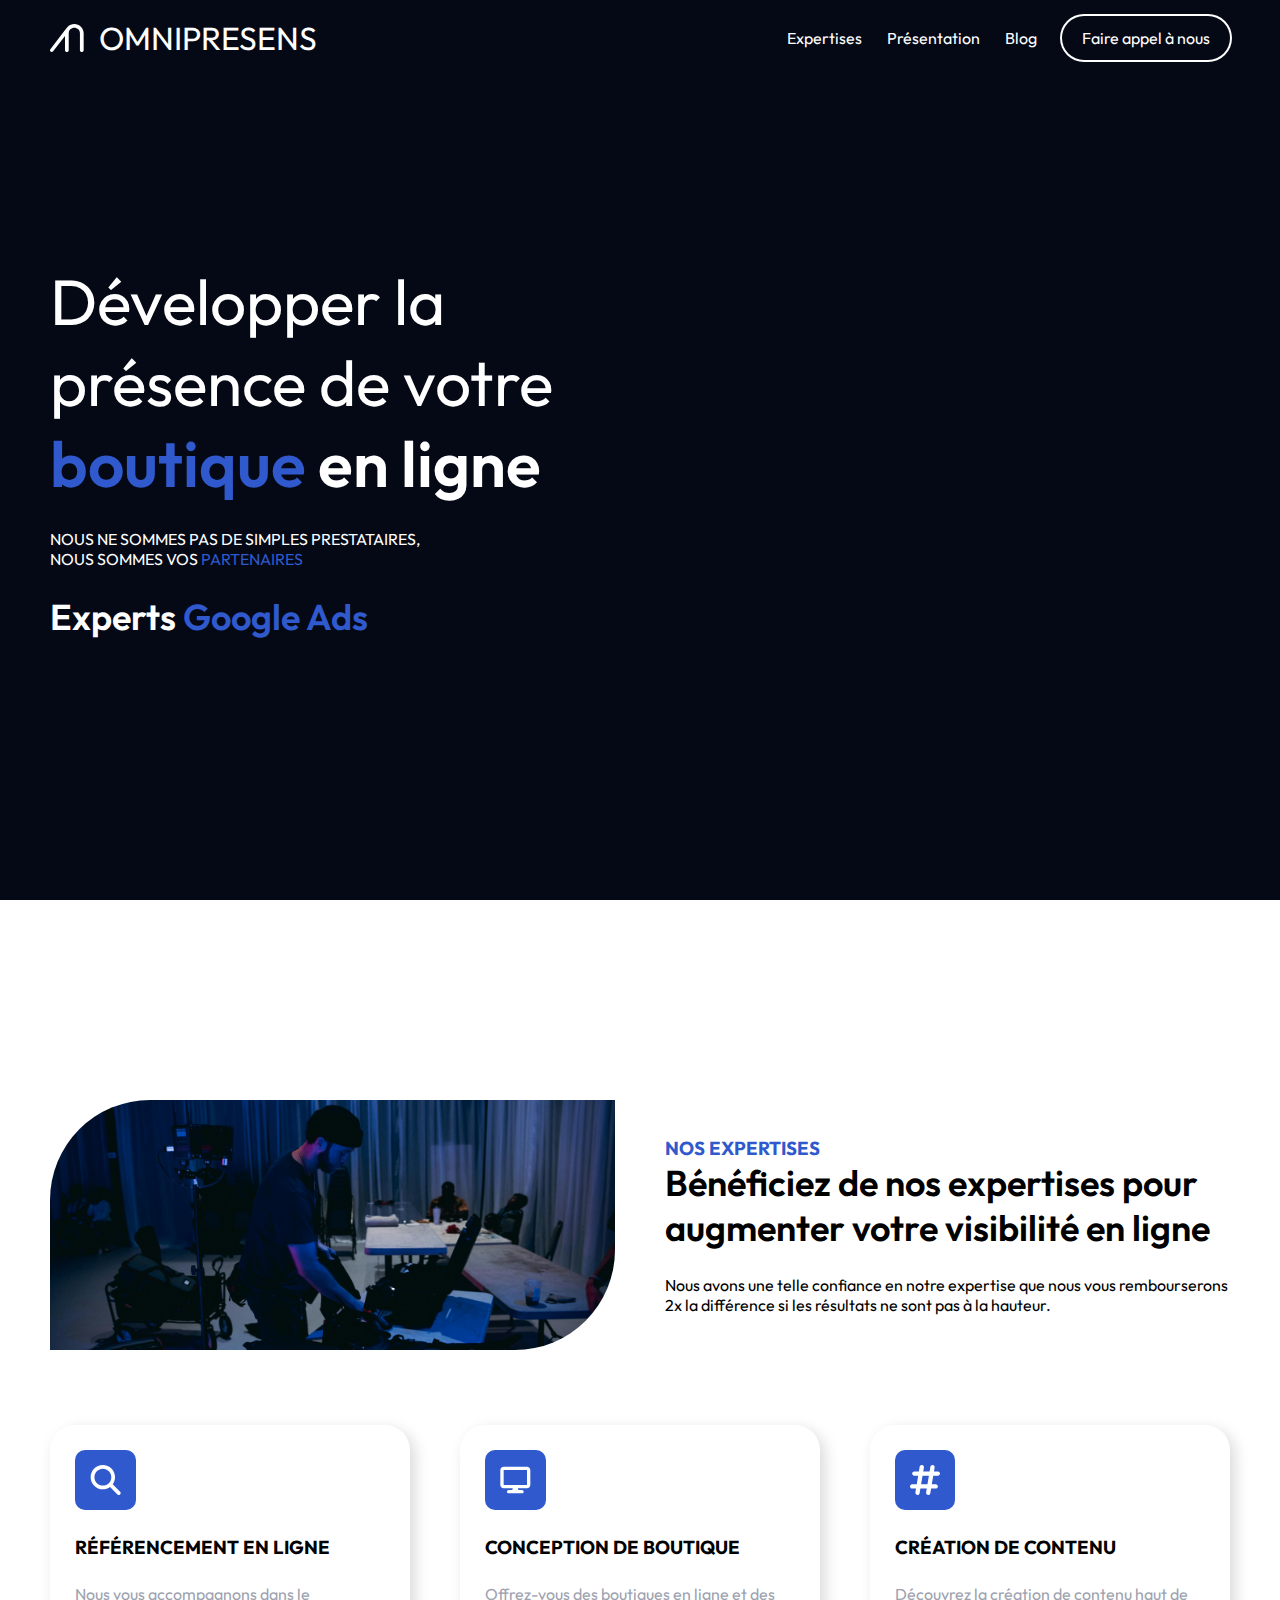
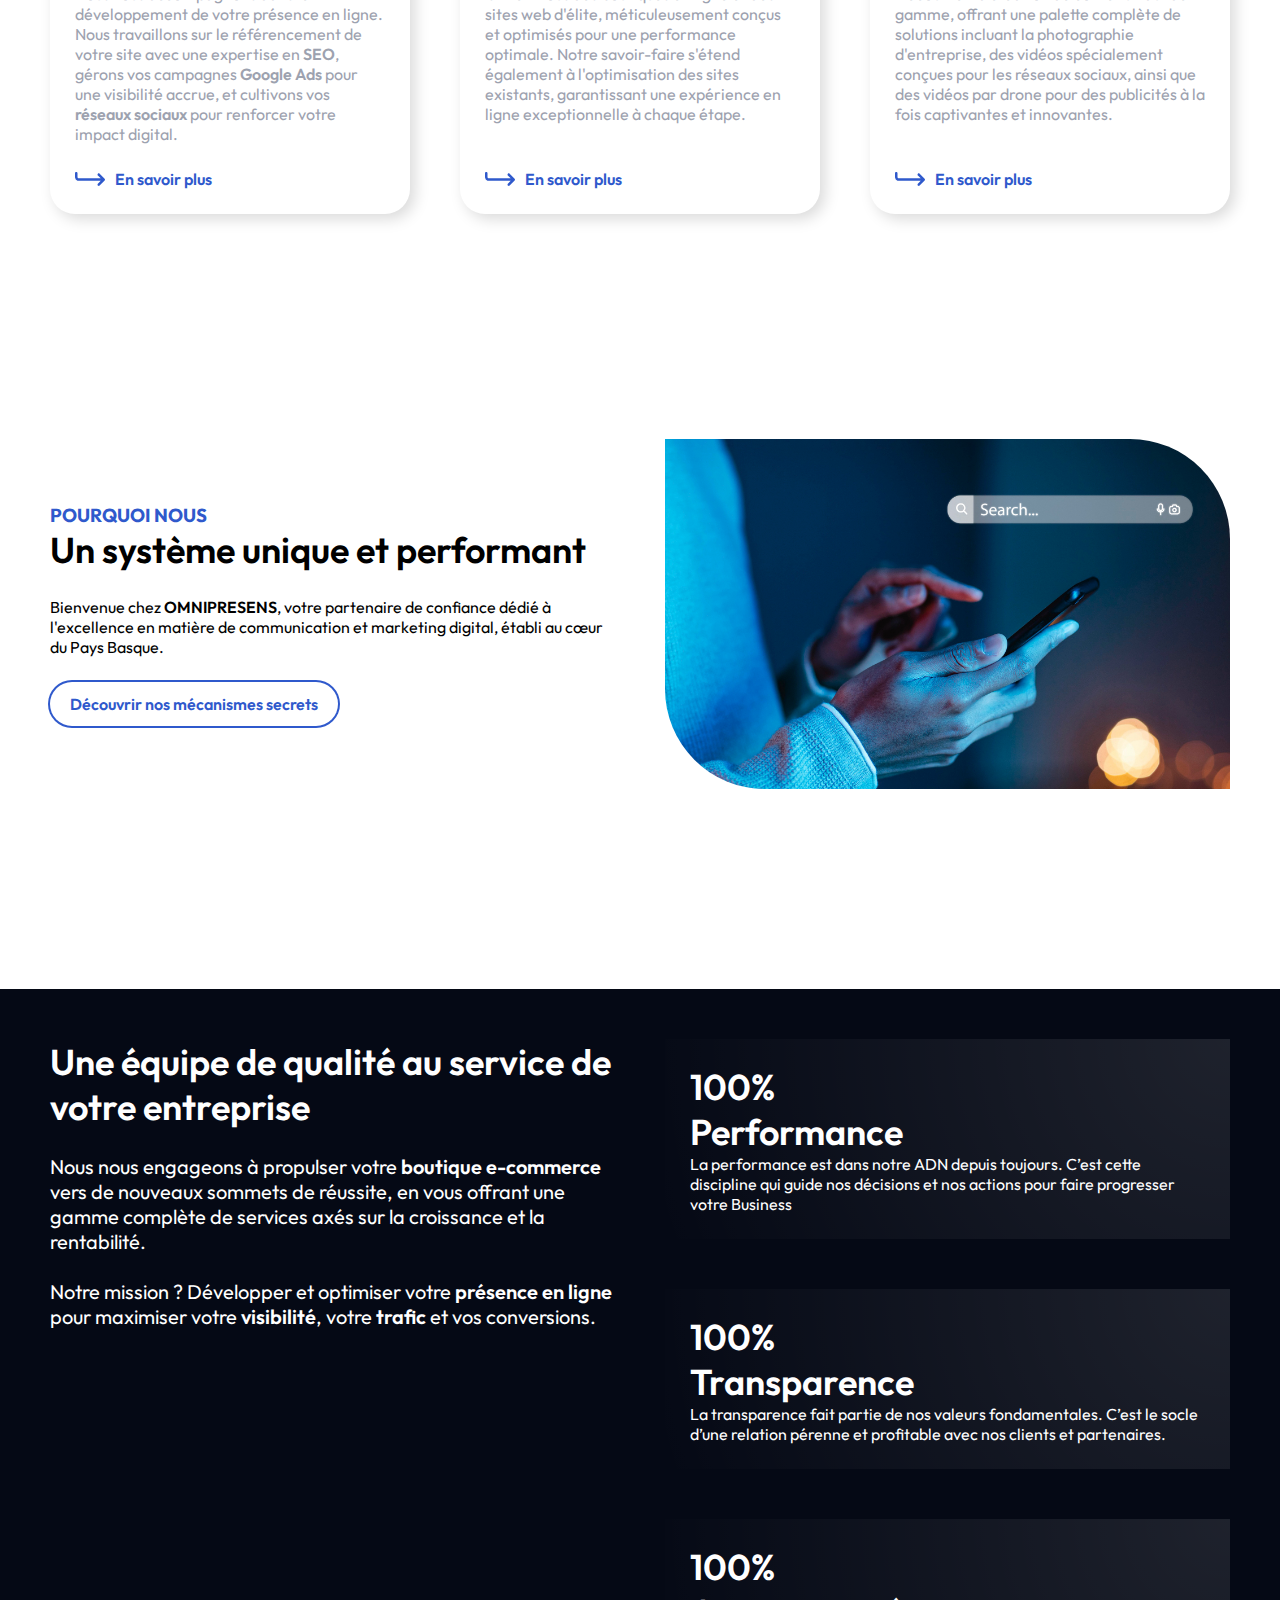
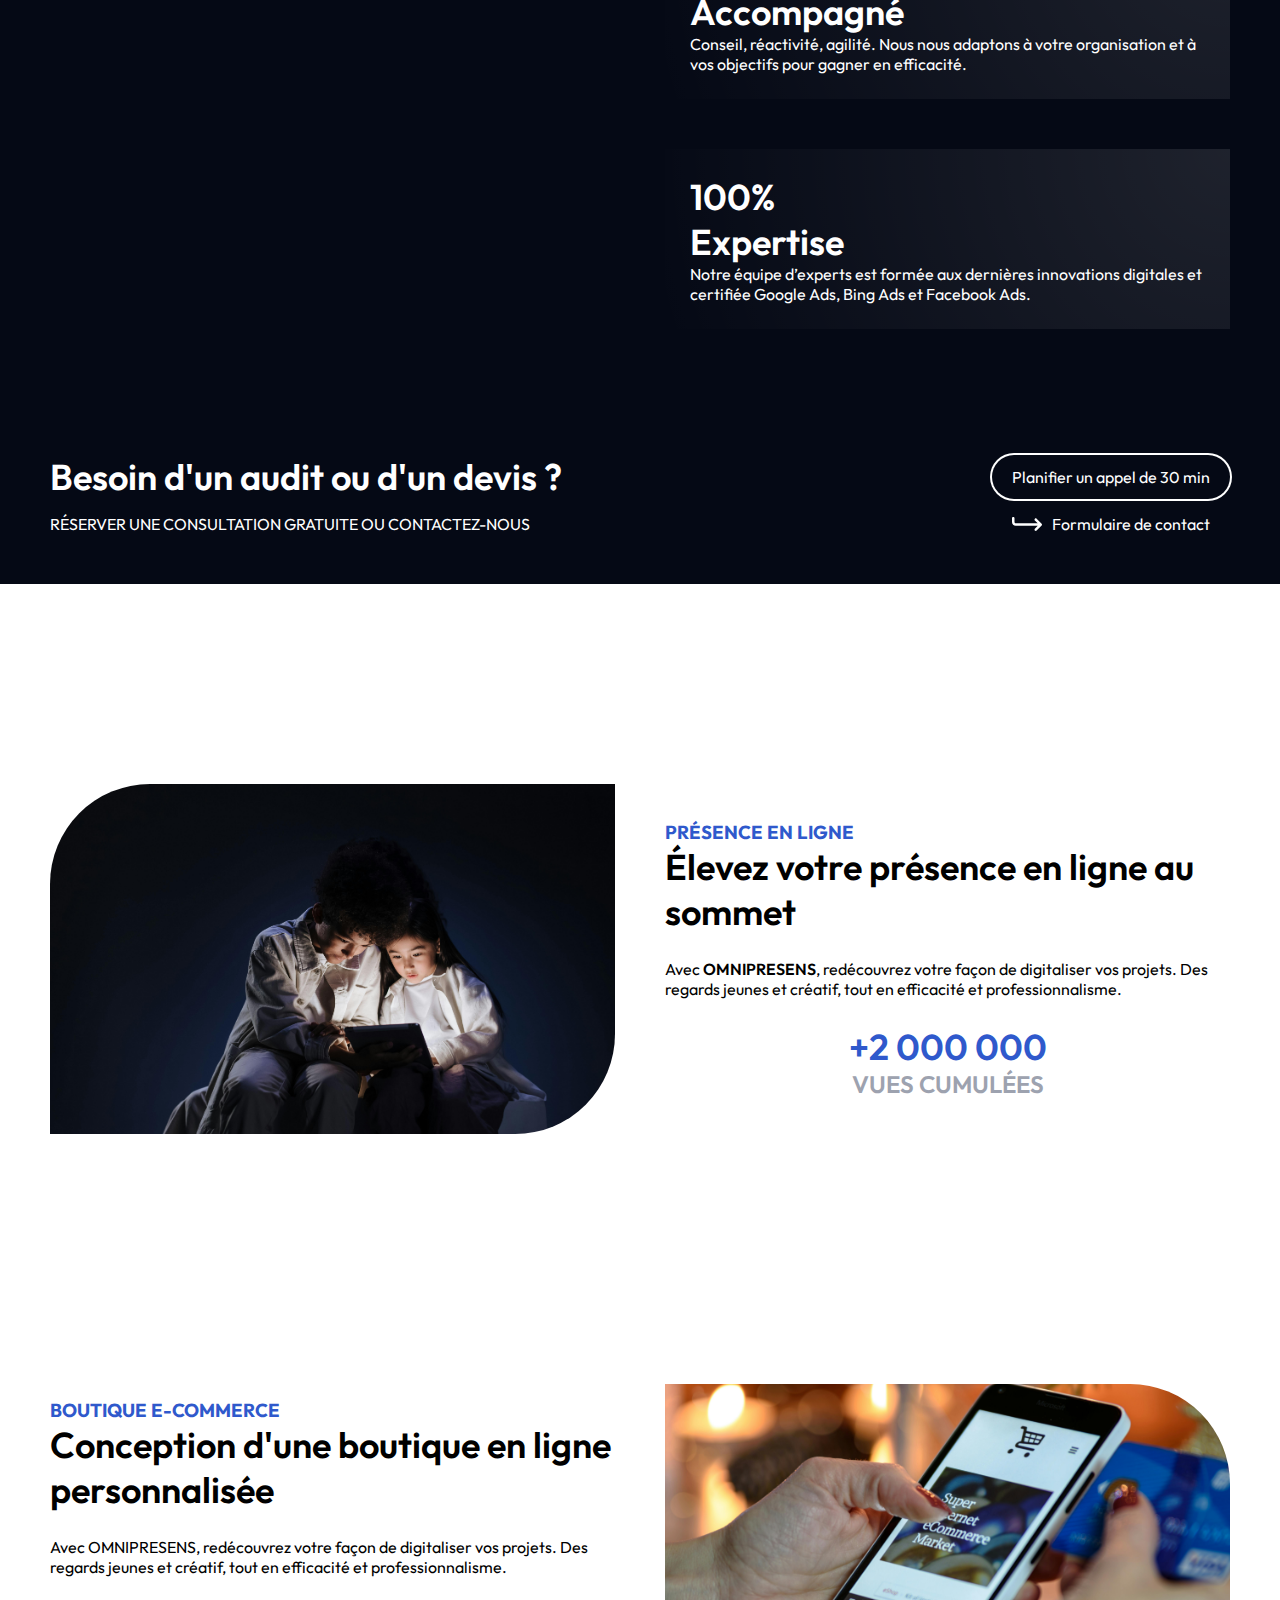
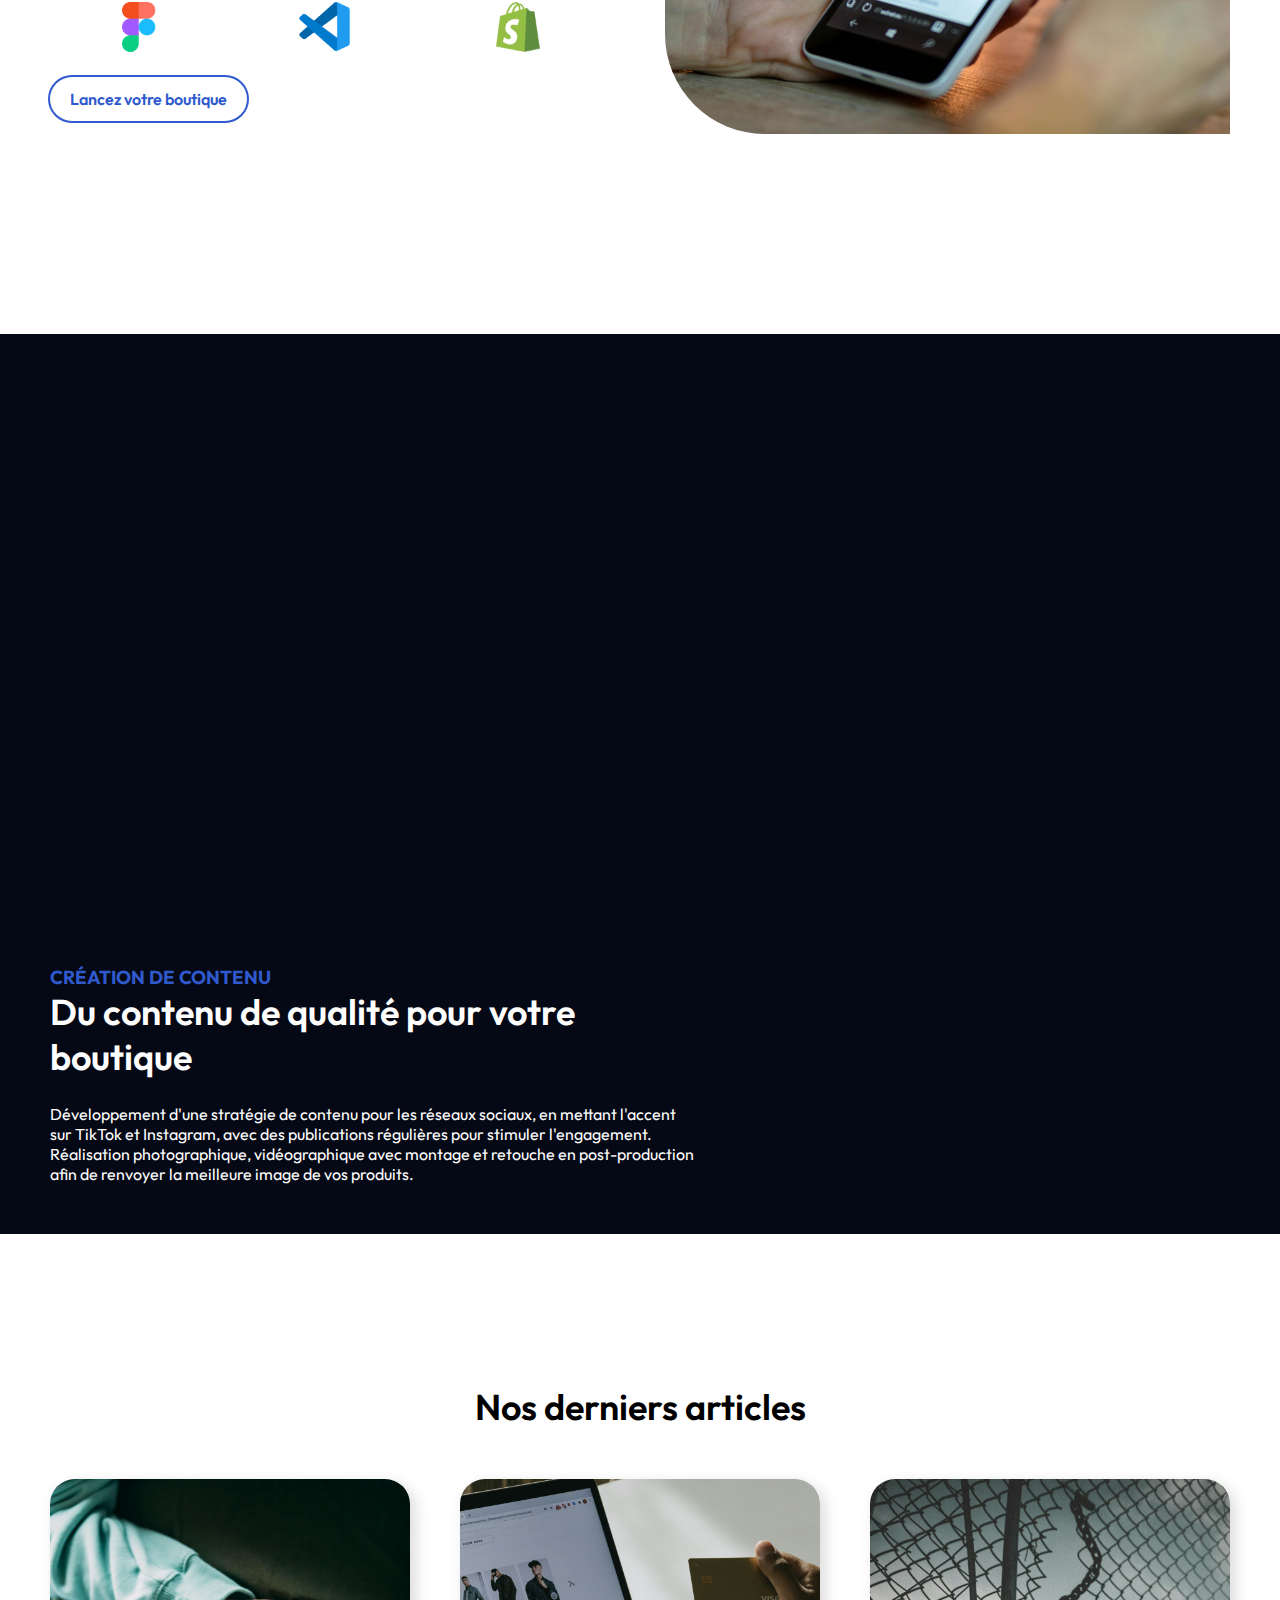
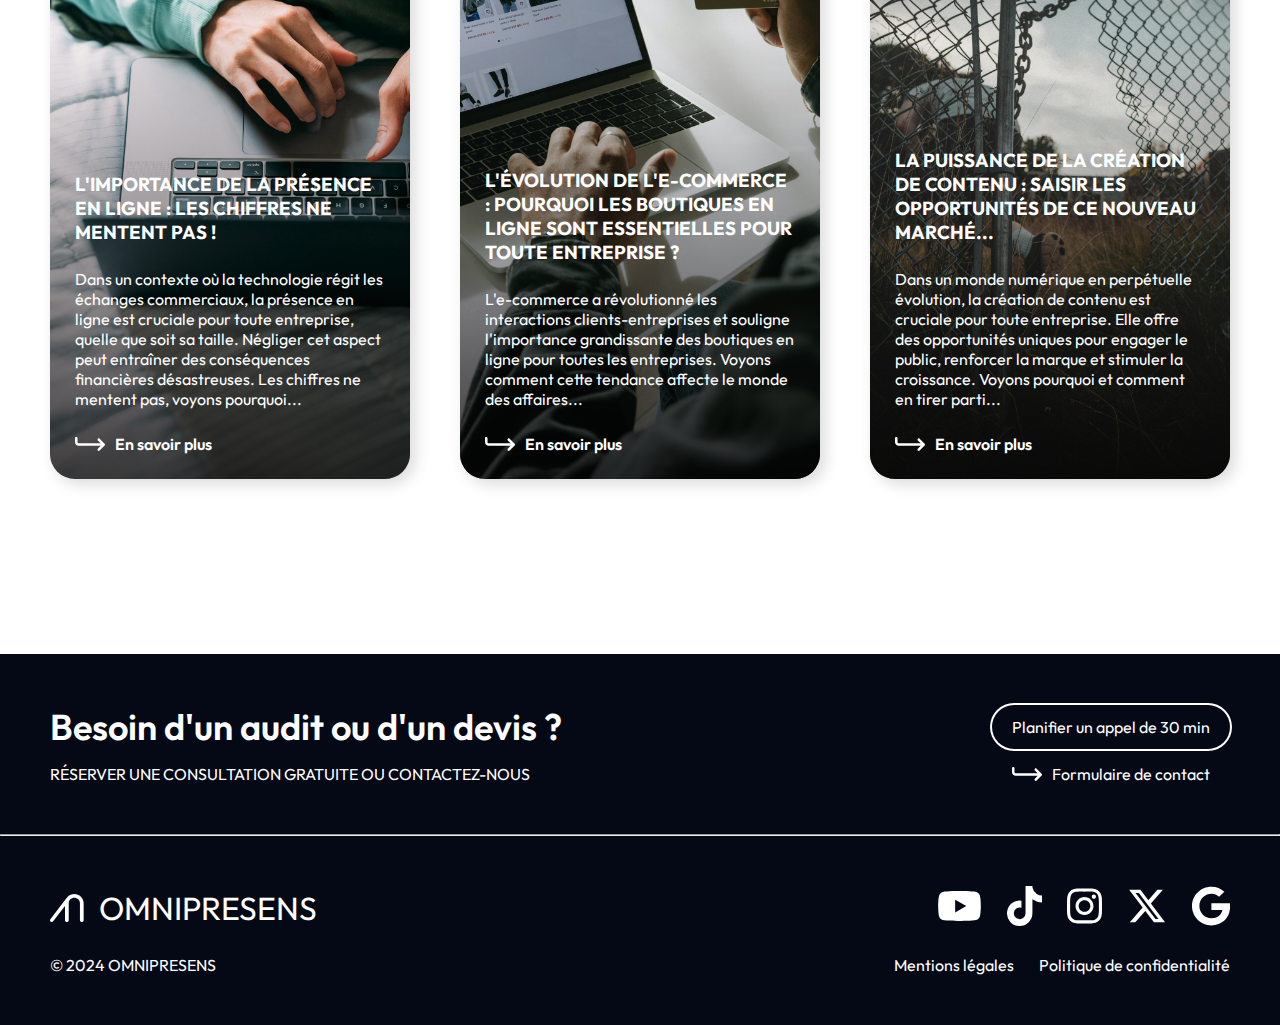
==== commit a547533f: "Update section Contenu" ====
--- a/index.html
+++ b/index.html
@@ -193,6 +193,11 @@
 
 
     <section id="contenu" class="dark">
+
+        <video id="video-bg" autoplay muted loop>
+            <source src="./images/contenu.mp4" type="video/mp4">
+            Your browser does not support the video tag.
+        </video>
 
         <div class="container">
             <div>
--- a/style.css
+++ b/style.css
@@ -382,7 +382,6 @@
 
 #contenu {
     height: min(100vh, 1000px);
-    background-image: url('./images/img5.jpg');
     background-repeat: no-repeat;
     background-size: cover;
     background-position: center;
@@ -394,17 +393,27 @@
     left: 0;
     width: 100%;
     height: 100%;
-    background-image: linear-gradient(to top, #000, rgba(0, 0, 0, 0) 65%);
-    opacity: 0.65;
+    /* background-image: linear-gradient(to top, #000, rgba(0, 0, 0, 0) 65%);
+    opacity: 0.65; */
+    background-image: linear-gradient(10deg, var(--bg-color) 30%, #05091500 60%);
+    z-index: 997;
 }
 #contenu .container {
     height: 100%;
     align-items: end;
+    z-index: 998;
 }
 #contenu .container > div {
     max-width: 650px;
 }
-
+#video-bg {
+    position: absolute;
+    top: 0;
+    left: 0;
+    width: 100%;
+    height: 100%;
+    object-fit: cover;
+}
 
 
 #articles {
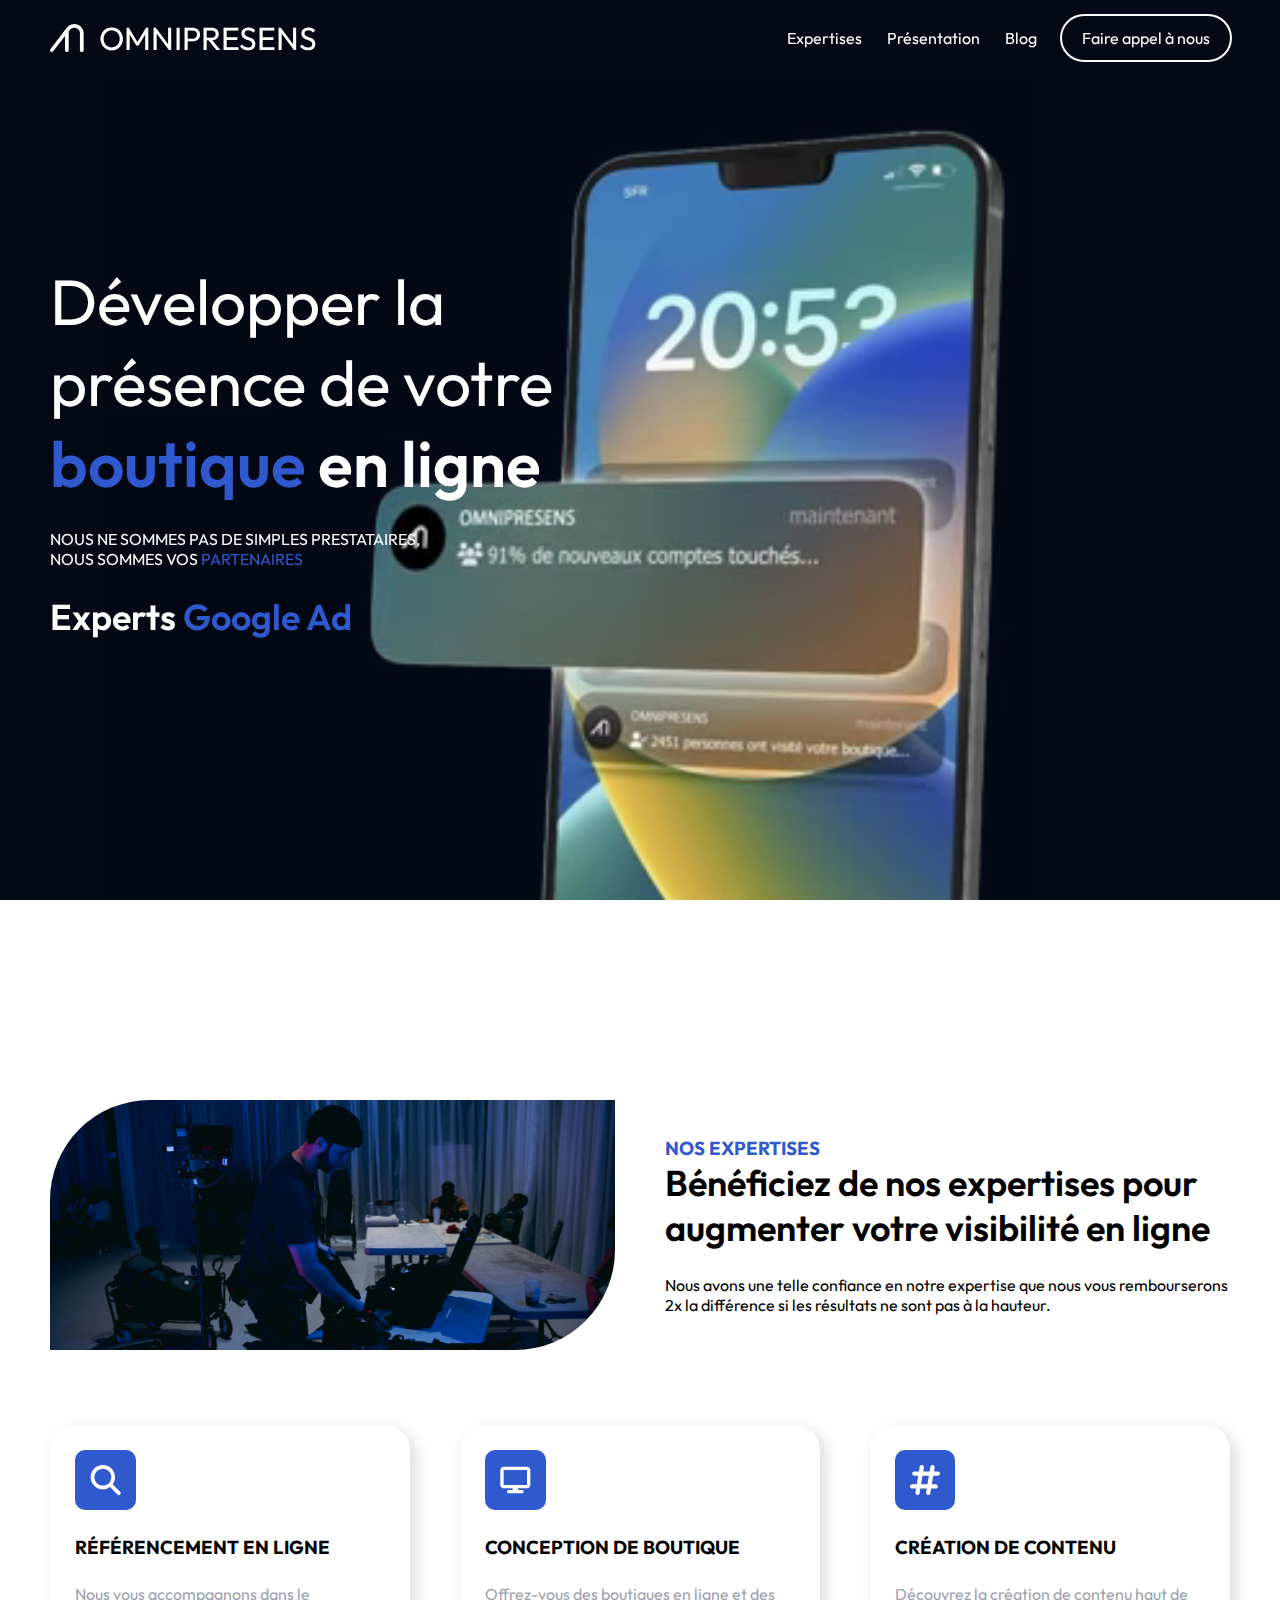
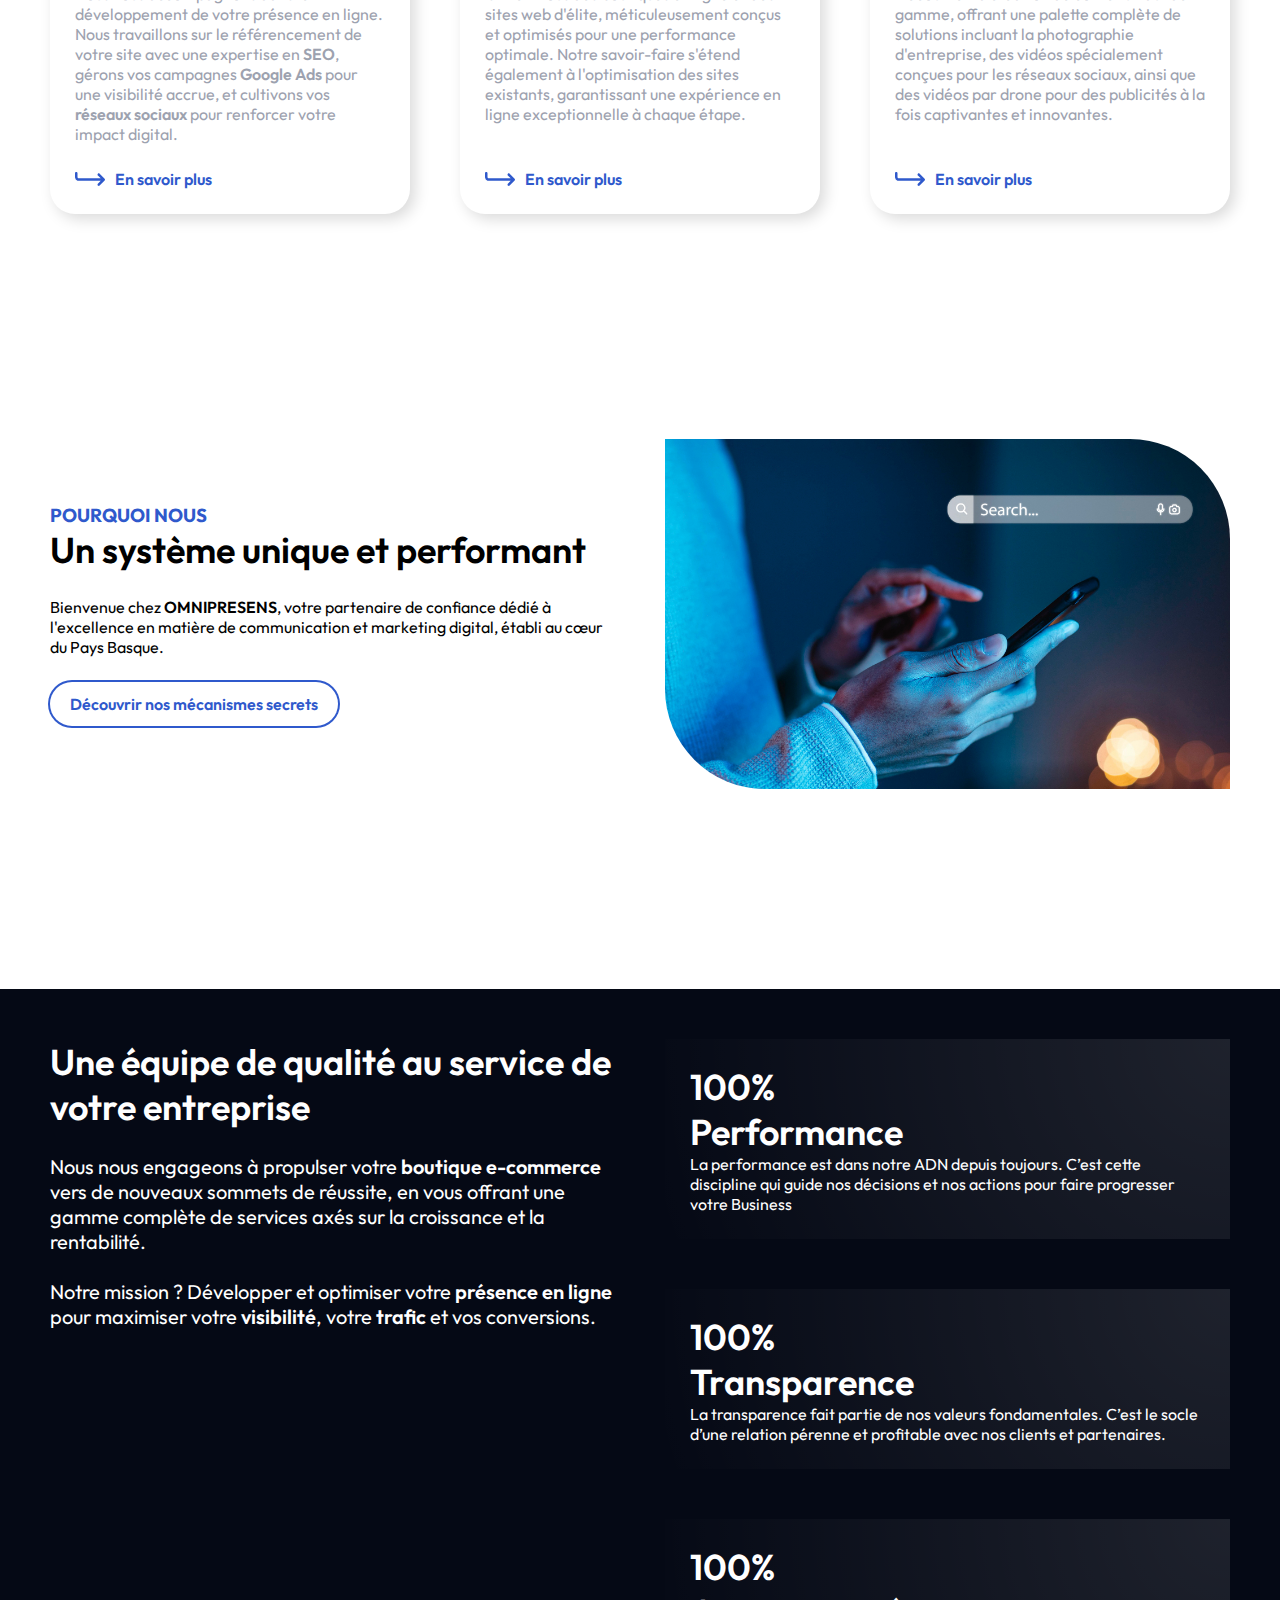
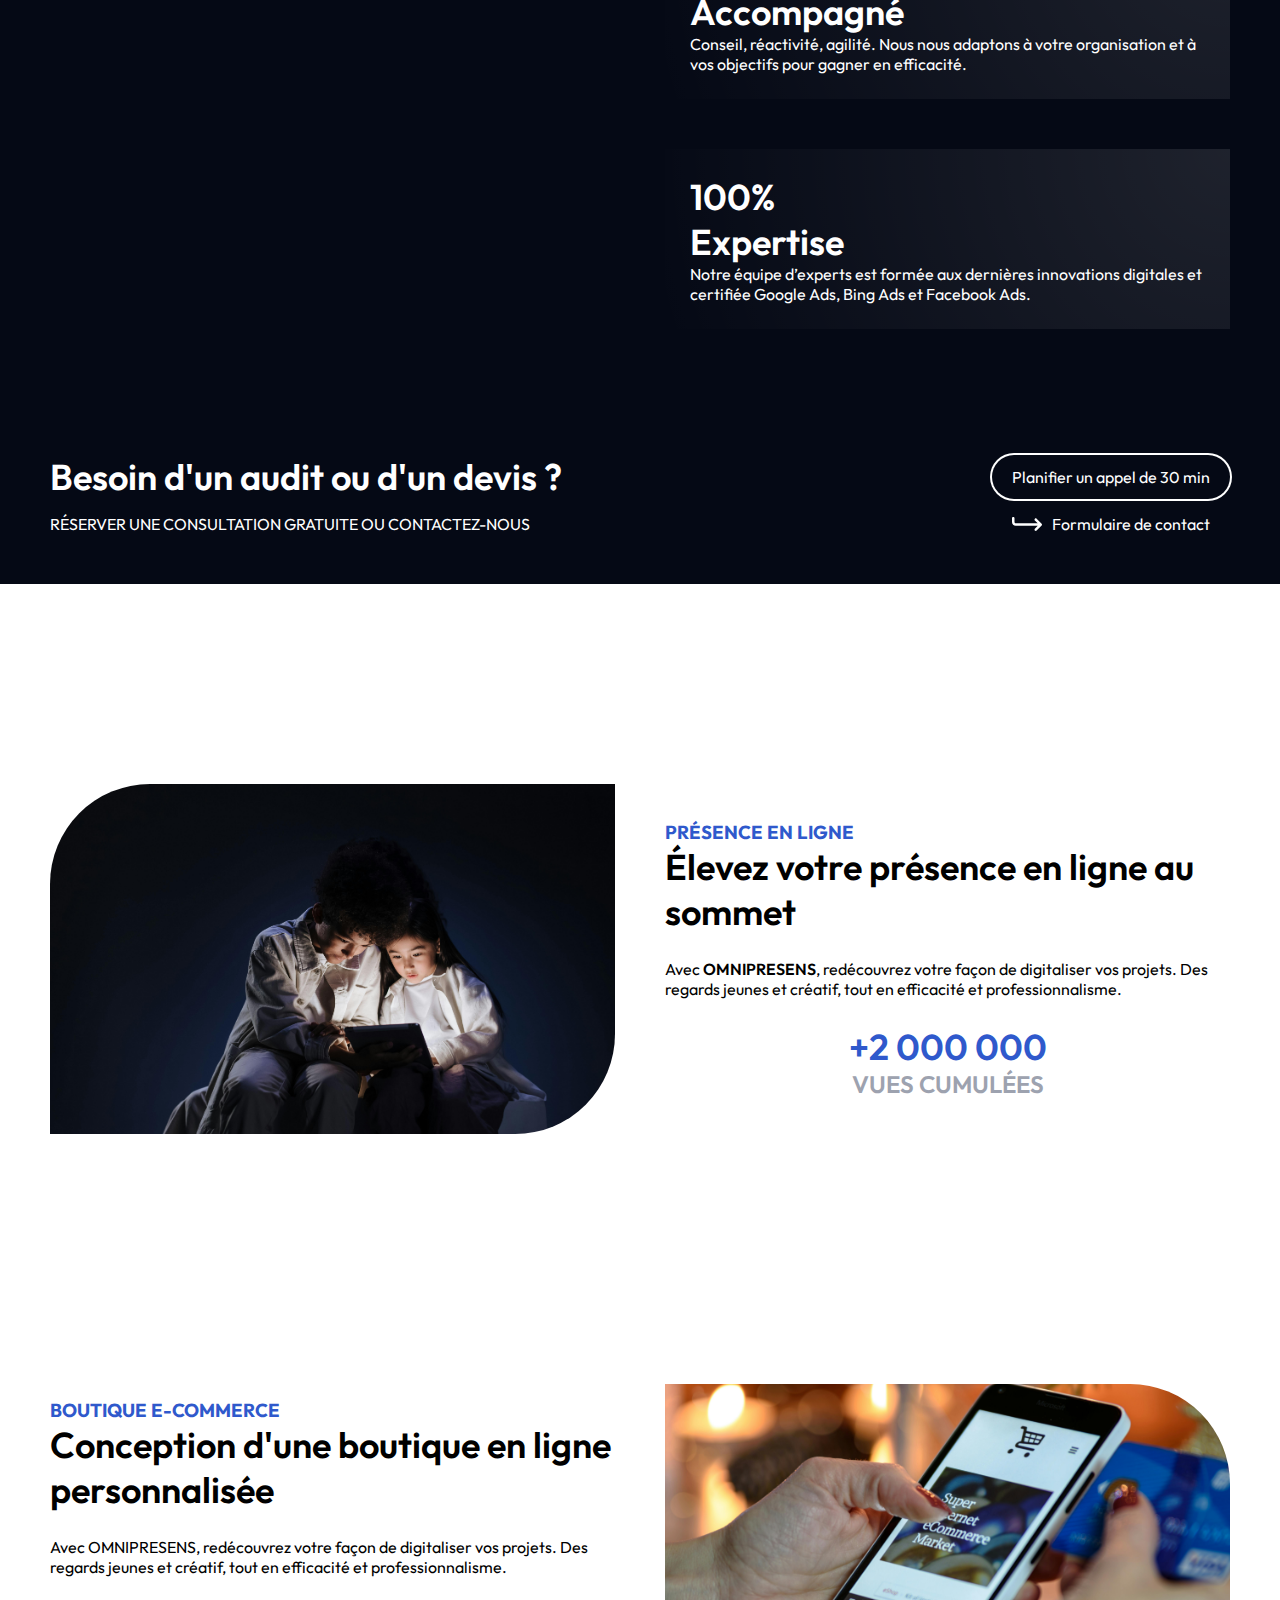
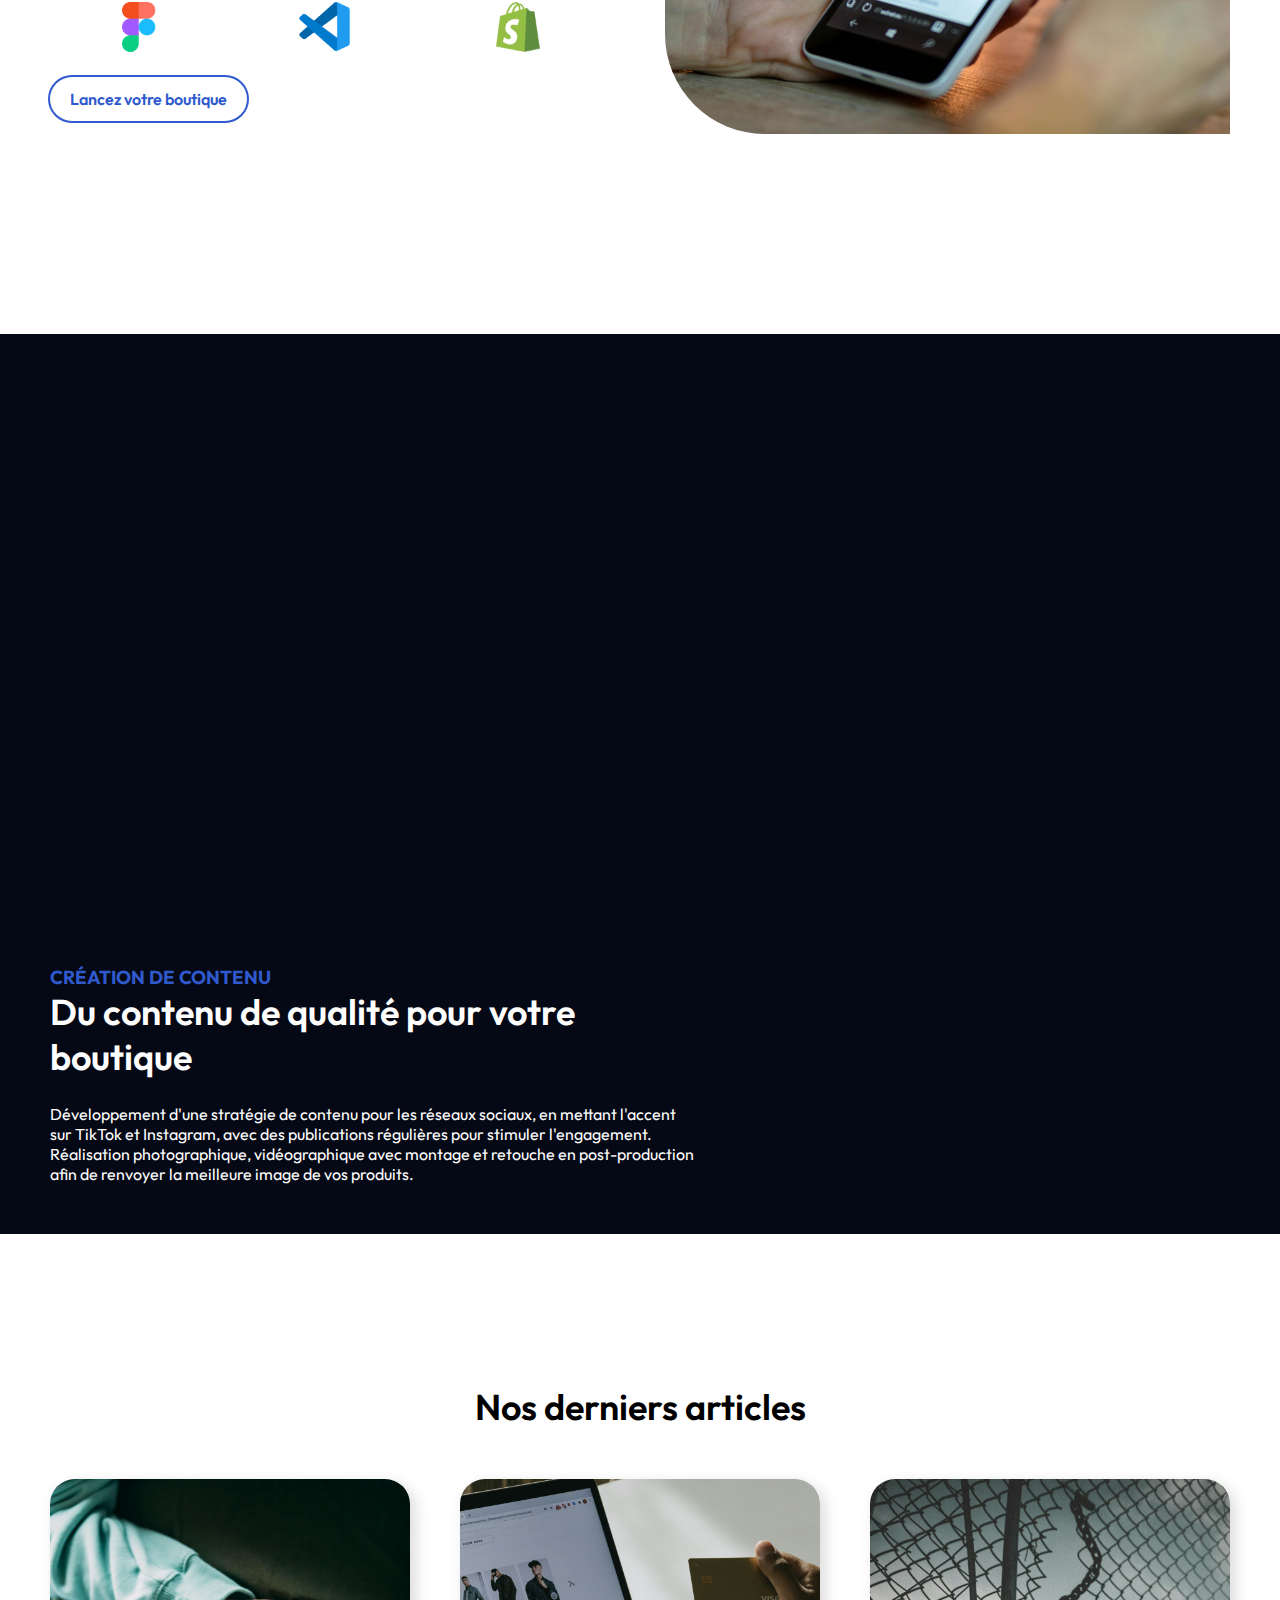
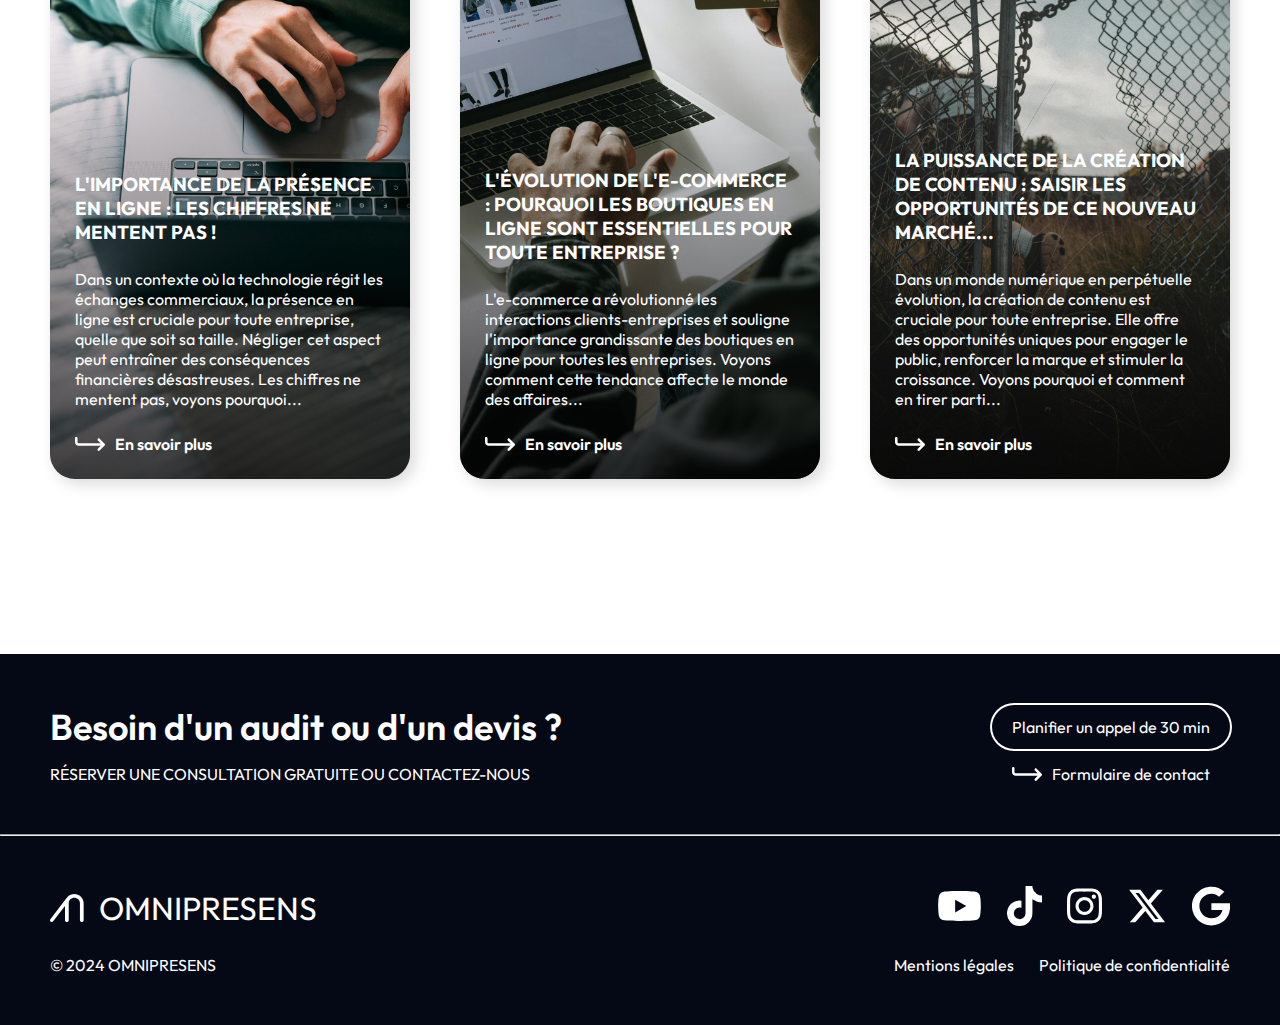
==== commit 95f11d5f: "Add Phone Animation" ====
--- a/index.html
+++ b/index.html
@@ -28,6 +28,22 @@
     </header>
 
     <section id="landing" class="dark">
+        <video class="phone_anim" muted>
+            <source src="./images/0c181534a6b84c9887d1ceb73c8673d9.webm" type="video/mp4">
+            Your browser does not support the video tag.
+        </video>
+        <video class="phone_anim" muted style="display: none;">
+            <source src="./images/3e2f8a27ae1247d3a0908886bd19a77a.webm" type="video/mp4">
+            Your browser does not support the video tag.
+        </video>
+        <video class="phone_anim" muted style="display: none;">
+            <source src="./images/64cd0cefd2554d9798231e8359c7b16a.webm" type="video/mp4">
+            Your browser does not support the video tag.
+        </video>
+        <video class="phone_anim" muted style="display: none;">
+            <source src="./images/030e1481bfcf4ebea2ac55e6ff9ceb59.webm" type="video/mp4">
+            Your browser does not support the video tag.
+        </video>
         <div class="container">
             <div>
                 <h1>Développer la présence de votre <span class="bold"><span class="blue">boutique</span> en ligne</span></h1>
@@ -288,52 +304,84 @@
 
 
     <script>
-        var expertise = document.getElementById('expertise');
-        var tabExpertises = [
-            'Google Ads', 
-            'Google Shopping',  
-            'SEO', 
-            'Adobe After Effects', 
-            'Adobe Premiere Pro', 
-            'Adobe Photoshop', 
-            'Wordpress', 
-            'Shopify', 
-            'Web Design', 
-            'Développement Web'
-        ];
-        var currentIndex = 0;
-        var currentText = '';
-        var letterIndex = 0;
-        var intervalId;
-
-        // Fonction pour effacer le texte précédent lettre par lettre
-        function eraseText() {
-            if (expertise.textContent.length > 0) {
-                expertise.textContent = expertise.textContent.slice(0, -1);
-                setTimeout(eraseText, 50); // Vitesse de suppression (en millisecondes)
-            } else {
-                updateText(); // Une fois que le texte est effacé, appeler la fonction pour afficher le nouveau texte
-            }
-        }
-
-        // Fonction pour mettre à jour le texte lettre par lettre
-        function updateText() {
-            if (letterIndex < tabExpertises[currentIndex].length) {
-                currentText += tabExpertises[currentIndex].charAt(letterIndex);
-                expertise.textContent = currentText;
-                letterIndex++;
-                setTimeout(updateText, 100); // Vitesse d'ajout de chaque lettre (en millisecondes)
-            } else {
-                currentIndex = (currentIndex + 1) % tabExpertises.length;
-                currentText = '';
-                letterIndex = 0;
-                setTimeout(eraseText, 1000); // Durée avant d'effacer le texte précédent et afficher le nouveau texte (en millisecondes)
-            }
-        }
-
         // Démarrer le processus après que la page soit complètement chargée
         window.addEventListener('load', function() {
+            var expertise = document.getElementById('expertise');
+            var tabExpertises = [
+                'Google Ads', 
+                'Google Shopping',  
+                'SEO', 
+                'Adobe After Effects', 
+                'Adobe Premiere Pro', 
+                'Adobe Photoshop', 
+                'Wordpress', 
+                'Shopify', 
+                'Web Design', 
+                'Développement Web'
+            ];
+            var currentIndex = 0;
+            var currentText = '';
+            var letterIndex = 0;
+            var intervalId;
+
+            // Fonction pour effacer le texte précédent lettre par lettre
+            function eraseText() {
+                if (expertise.textContent.length > 0) {
+                    expertise.textContent = expertise.textContent.slice(0, -1);
+                    setTimeout(eraseText, 50); // Vitesse de suppression (en millisecondes)
+                } else {
+                    updateText(); // Une fois que le texte est effacé, appeler la fonction pour afficher le nouveau texte
+                }
+            }
+
+            // Fonction pour mettre à jour le texte lettre par lettre
+            function updateText() {
+                if (letterIndex < tabExpertises[currentIndex].length) {
+                    currentText += tabExpertises[currentIndex].charAt(letterIndex);
+                    expertise.textContent = currentText;
+                    letterIndex++;
+                    setTimeout(updateText, 100); // Vitesse d'ajout de chaque lettre (en millisecondes)
+                } else {
+                    currentIndex = (currentIndex + 1) % tabExpertises.length;
+                    currentText = '';
+                    letterIndex = 0;
+                    setTimeout(eraseText, 1000); // Durée avant d'effacer le texte précédent et afficher le nouveau texte (en millisecondes)
+                }
+            }
+
+            // document.getElementById('body').style.visibility = 'visible';
             updateText();
+        });
+    </script>
+
+    <script>
+        document.addEventListener('DOMContentLoaded', function() {
+            var videos = document.querySelectorAll('.phone_anim');
+
+            function playNextVideo(index) {
+                videos[index].style.display = 'none';
+                var nextIndex = (index + 1) % videos.length;
+                videos[nextIndex].style.display = 'block';
+                videos[nextIndex].play();
+            }
+
+            videos[0].addEventListener('ended', function() {
+                playNextVideo(0);
+            });
+
+            videos[1].addEventListener('ended', function() {
+                playNextVideo(1);
+            });
+
+            videos[2].addEventListener('ended', function() {
+                playNextVideo(2);
+            });
+
+            videos[3].addEventListener('ended', function() {
+                playNextVideo(3);
+            });
+
+            videos[0].play();
         });
     </script>
 
--- a/style.css
+++ b/style.css
@@ -193,6 +193,7 @@
 #landing {
     margin: 0;
     height: min(100vh, 1000px);
+    overflow: hidden;
 }
 #landing .container {
     max-width: var(--min-size);
@@ -220,6 +221,12 @@
     background-color: #fff;
     animation: writeBar 1000ms infinite;
 } */
+.phone_anim {
+    position: absolute;
+    top: 0;
+    right: 250px;
+    height: 135%;
+}
 
 
 @keyframes writeBar {
@@ -385,6 +392,7 @@
     background-repeat: no-repeat;
     background-size: cover;
     background-position: center;
+    /* background-image: url('./images/img5.jpg'); */
 }
 #contenu::before {
     content: "";
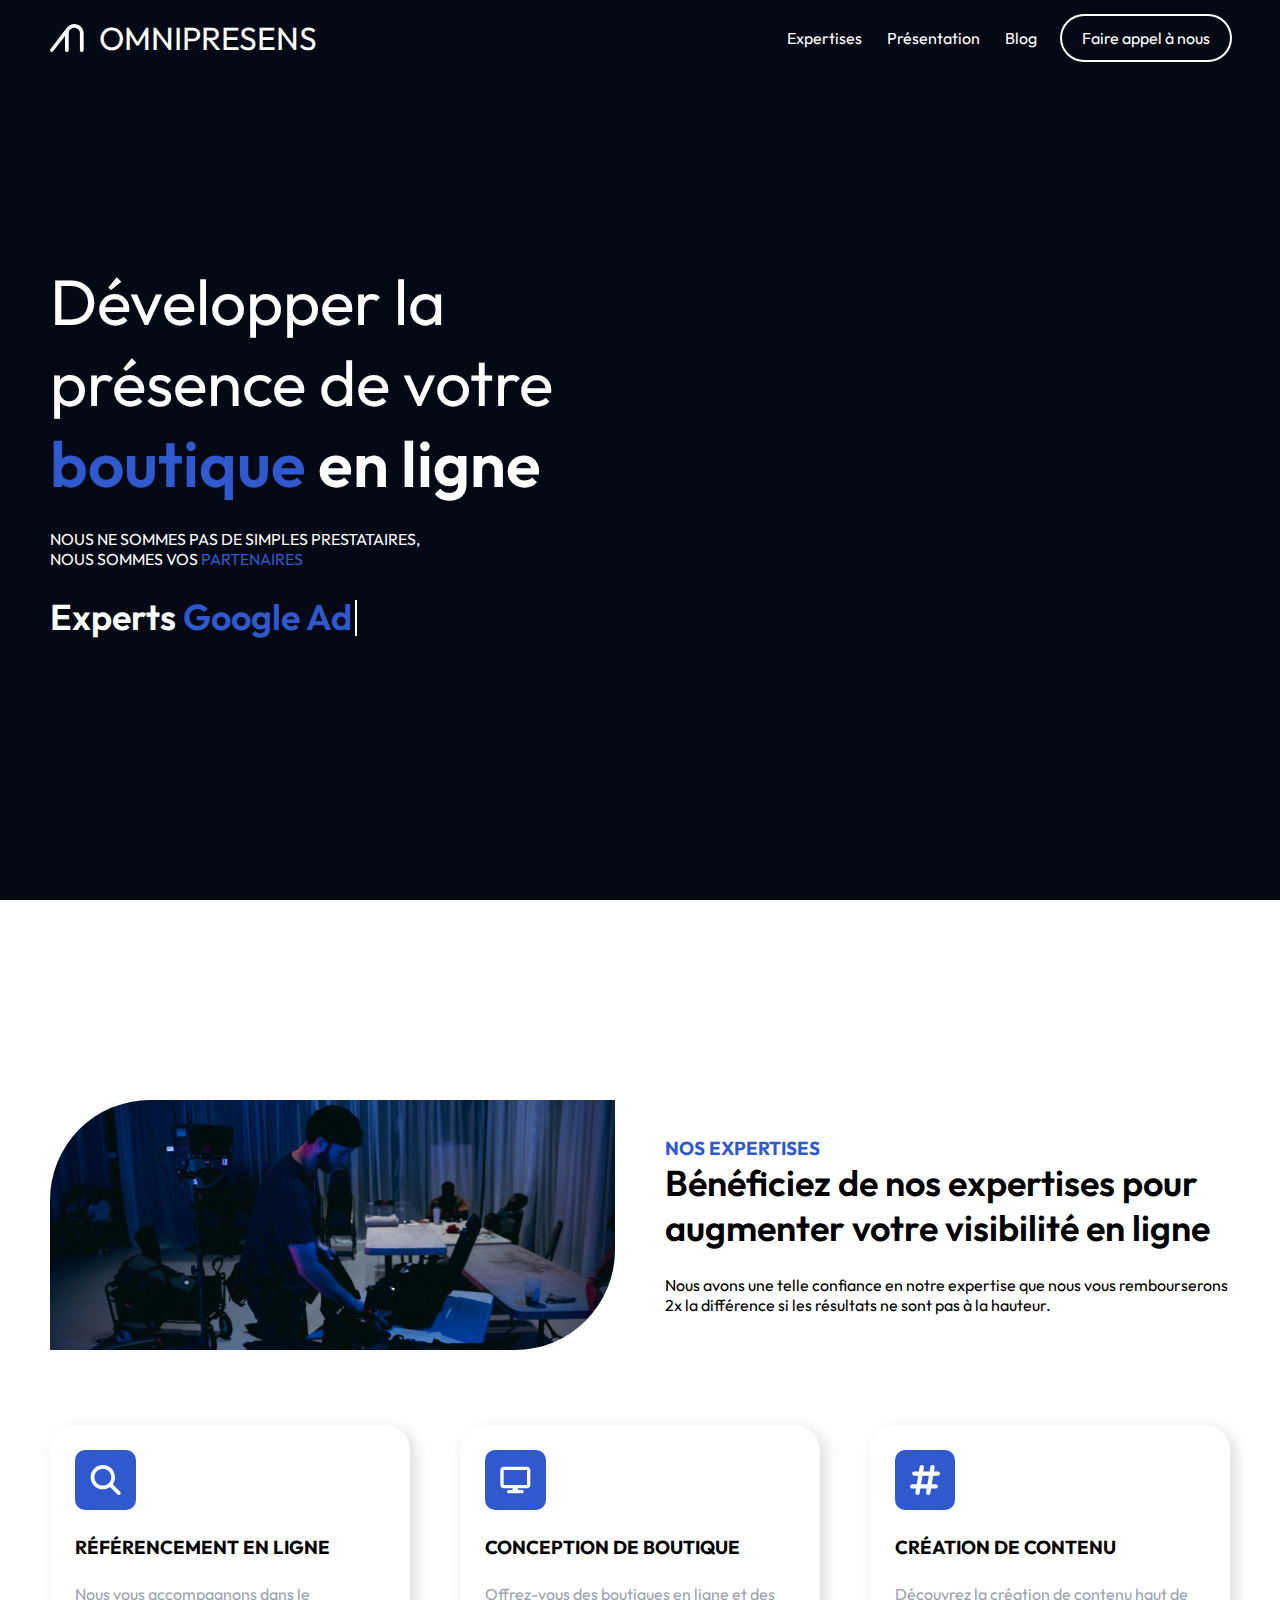
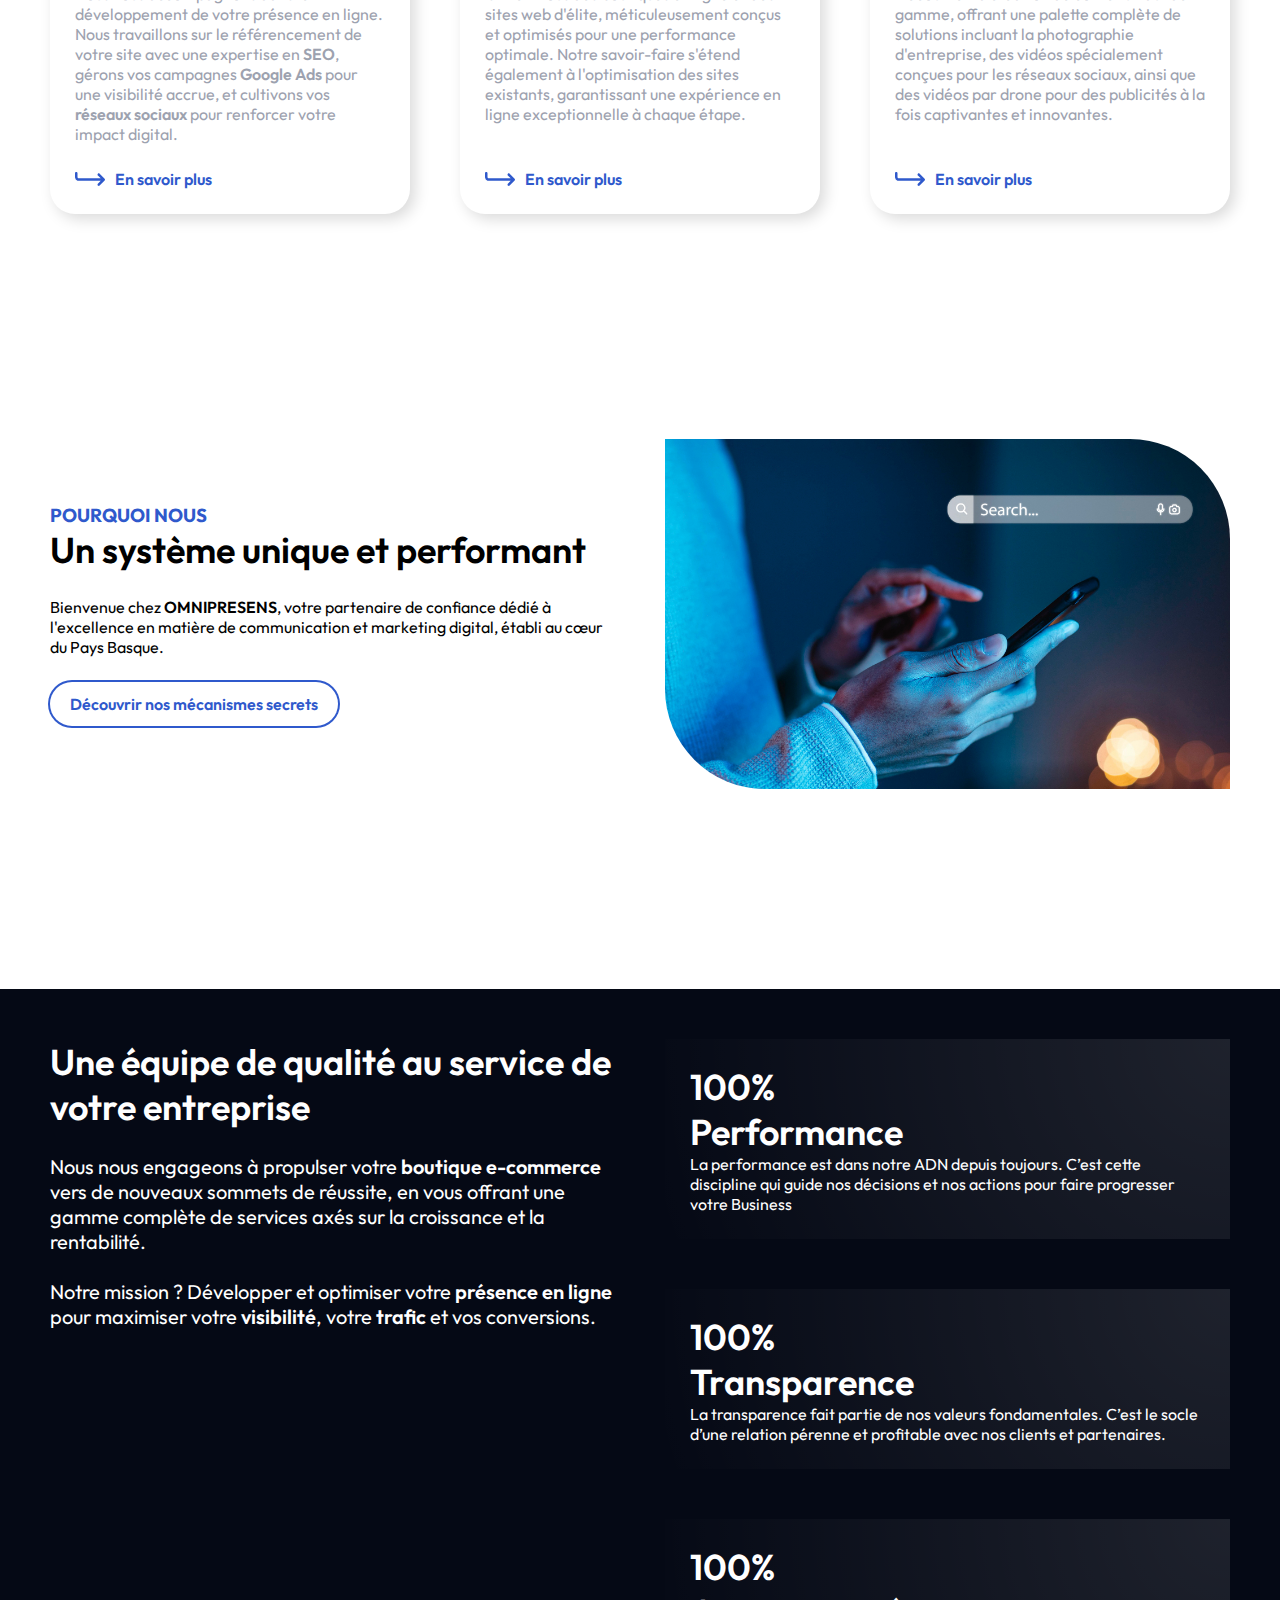
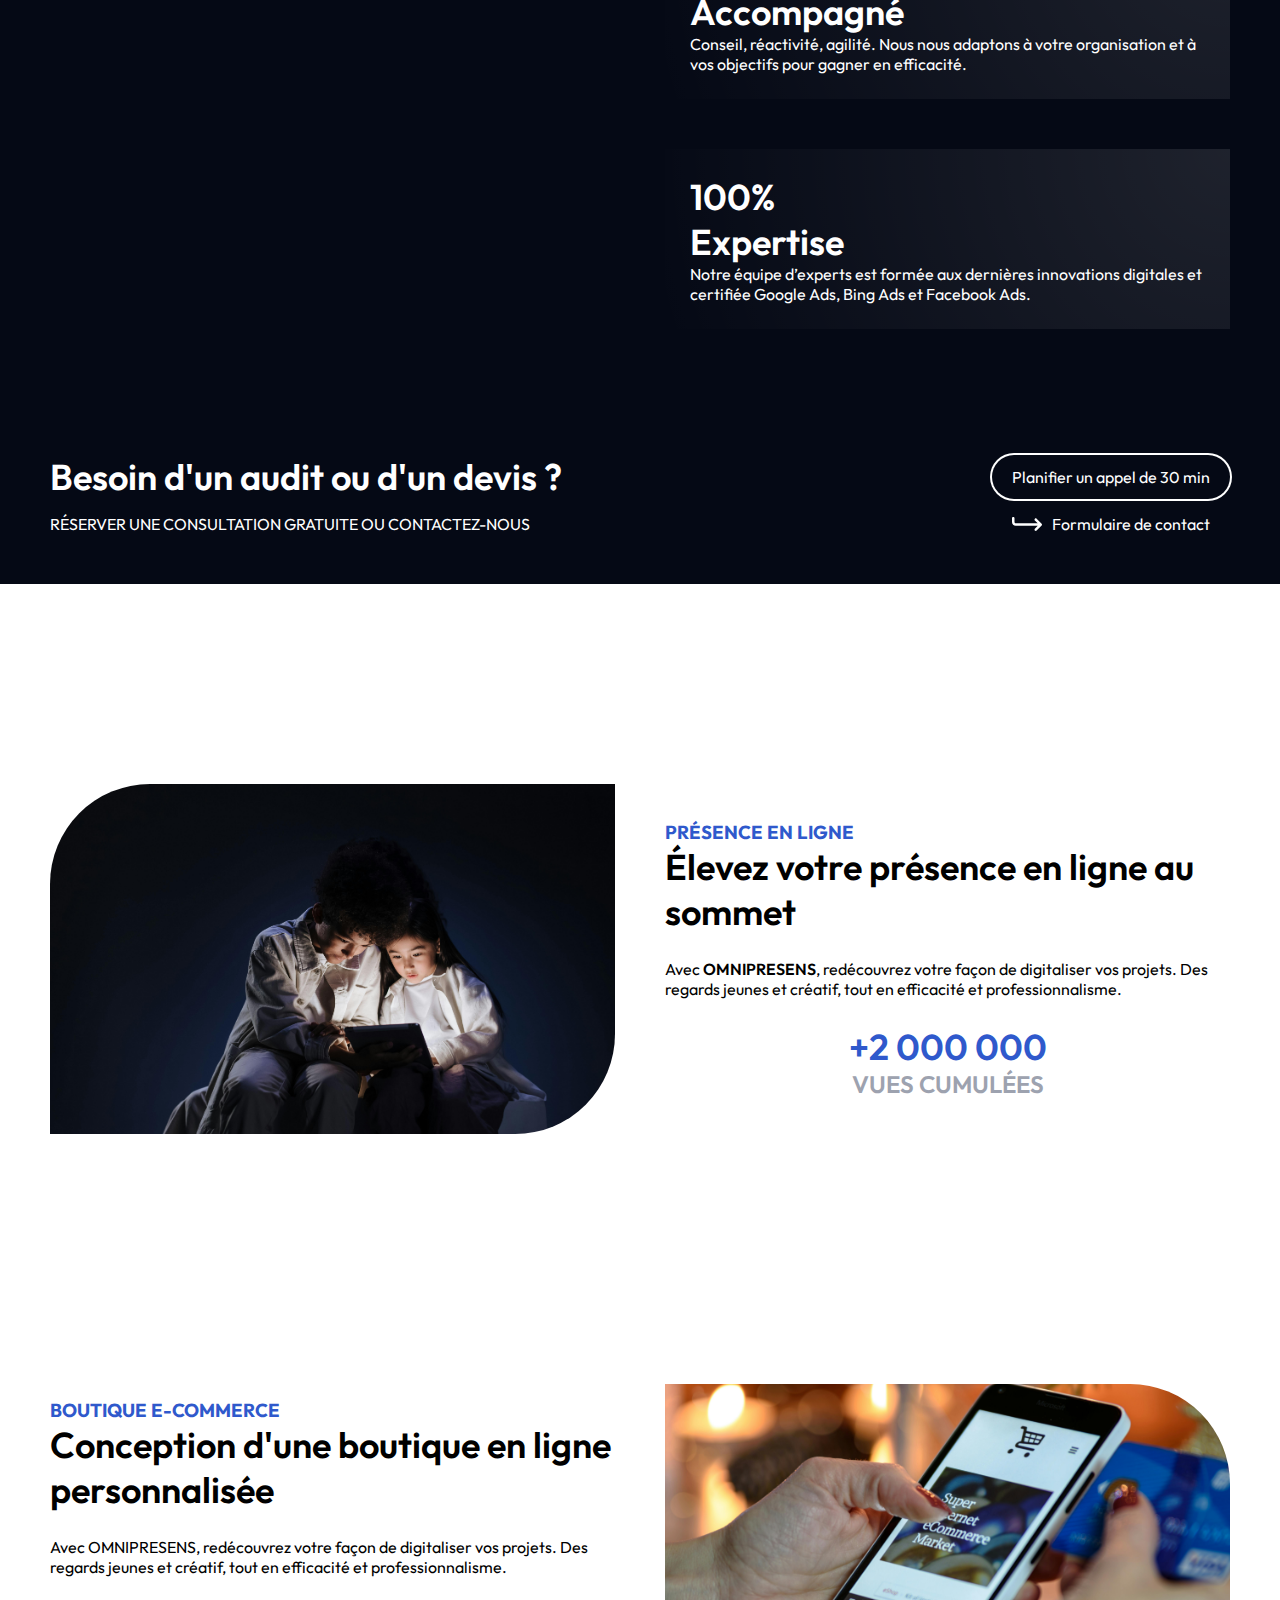
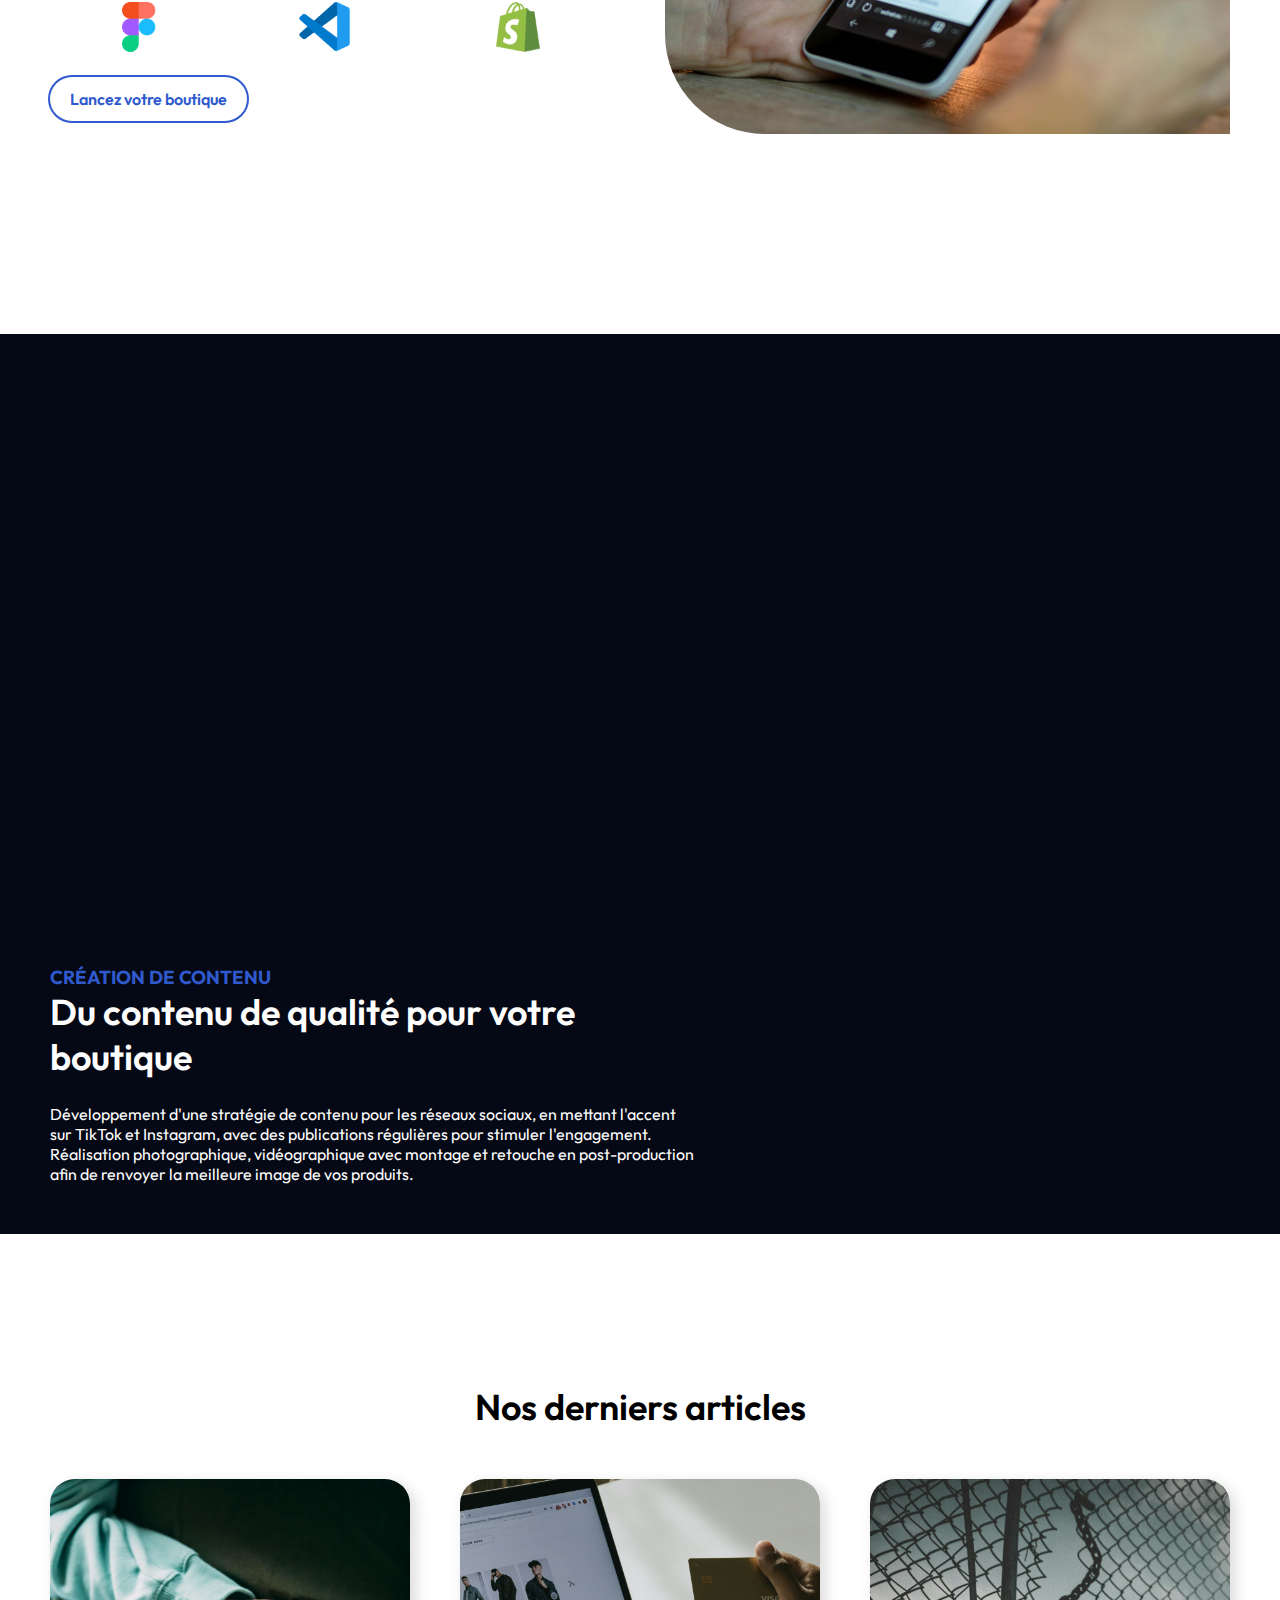
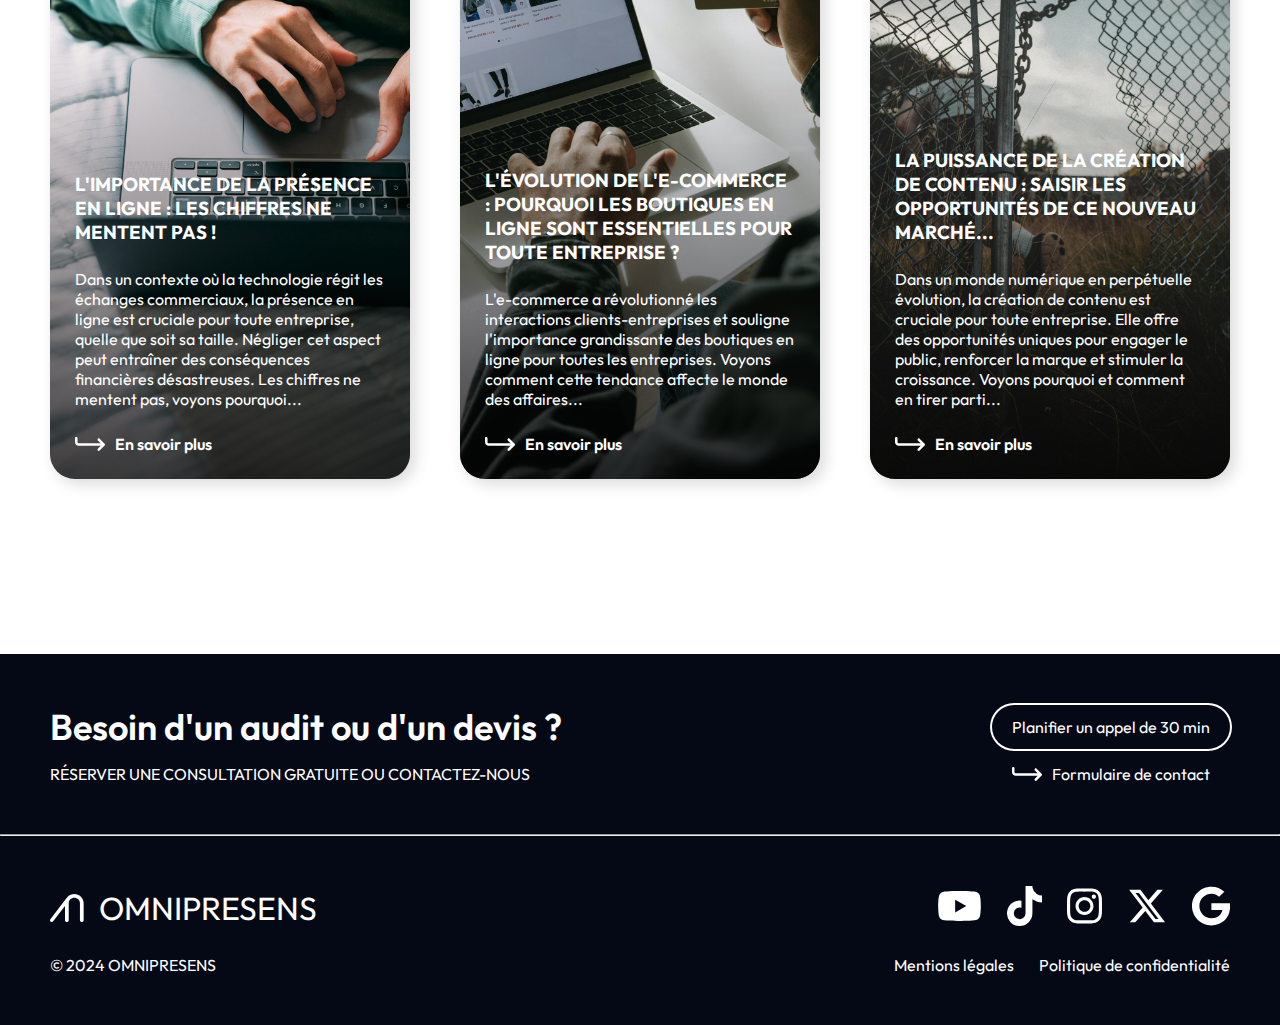
==== commit 09af61b6: "Update Phone Animation" ====
--- a/index.html
+++ b/index.html
@@ -28,23 +28,25 @@
     </header>
 
     <section id="landing" class="dark">
-        <video class="phone_anim" muted>
-            <source src="./images/0c181534a6b84c9887d1ceb73c8673d9.webm" type="video/mp4">
-            Your browser does not support the video tag.
-        </video>
-        <video class="phone_anim" muted style="display: none;">
-            <source src="./images/3e2f8a27ae1247d3a0908886bd19a77a.webm" type="video/mp4">
-            Your browser does not support the video tag.
-        </video>
-        <video class="phone_anim" muted style="display: none;">
-            <source src="./images/64cd0cefd2554d9798231e8359c7b16a.webm" type="video/mp4">
-            Your browser does not support the video tag.
-        </video>
-        <video class="phone_anim" muted style="display: none;">
-            <source src="./images/030e1481bfcf4ebea2ac55e6ff9ceb59.webm" type="video/mp4">
-            Your browser does not support the video tag.
-        </video>
-        <div class="container">
+        <div class="container">
+            <div id="phone_container">
+                <video class="phone_anim" muted>
+                    <source src="./images/Composition 1,1.mp4" type="video/mp4">
+                    Your browser does not support the video tag.
+                </video>
+                <video class="phone_anim" muted style="display: none;">
+                    <source src="./images/Composition 1,1_1.mp4" type="video/mp4">
+                    Your browser does not support the video tag.
+                </video>
+                <video class="phone_anim" muted style="display: none;">
+                    <source src="./images/Composition 1,1_2.mp4" type="video/mp4">
+                    Your browser does not support the video tag.
+                </video>
+                <video class="phone_anim" muted style="display: none;">
+                    <source src="./images/Composition 1,1_3.mp4" type="video/mp4">
+                    Your browser does not support the video tag.
+                </video>
+            </div>
             <div>
                 <h1>Développer la présence de votre <span class="bold"><span class="blue">boutique</span> en ligne</span></h1>
                 <p class="uppercase">Nous ne sommes pas de simples prestataires, nous sommes vos <span class="blue">partenaires</span></p>
@@ -304,66 +306,62 @@
 
 
     <script>
+        var expertise = document.getElementById('expertise');
+        var tabExpertises = [
+            'Google Ads', 
+            'Google Shopping',  
+            'SEO', 
+            'Adobe After Effects', 
+            'Adobe Premiere Pro', 
+            'Adobe Photoshop', 
+            'Wordpress', 
+            'Shopify', 
+            'Web Design', 
+            'Développement Web'
+        ];
+        var currentIndex = 0;
+        var currentText = '';
+        var letterIndex = 0;
+        var intervalId;
+
+        var videos = document.querySelectorAll('.phone_anim');
+
+        function playNextVideo(index) {
+            videos[index].style.display = 'none';
+            var nextIndex = (index + 1) % videos.length;
+            videos[nextIndex].style.display = 'block';
+            videos[nextIndex].play();
+        }
+
+        // Fonction pour effacer le texte précédent lettre par lettre
+        function eraseText() {
+            if (expertise.textContent.length > 0) {
+                expertise.textContent = expertise.textContent.slice(0, -1);
+                setTimeout(eraseText, 50); // Vitesse de suppression (en millisecondes)
+            } else {
+                updateText(); // Une fois que le texte est effacé, appeler la fonction pour afficher le nouveau texte
+            }
+        }
+
+        // Fonction pour mettre à jour le texte lettre par lettre
+        function updateText() {
+            if (letterIndex < tabExpertises[currentIndex].length) {
+                currentText += tabExpertises[currentIndex].charAt(letterIndex);
+                expertise.textContent = currentText;
+                letterIndex++;
+                setTimeout(updateText, 100); // Vitesse d'ajout de chaque lettre (en millisecondes)
+            } else {
+                currentIndex = (currentIndex + 1) % tabExpertises.length;
+                currentText = '';
+                letterIndex = 0;
+                setTimeout(eraseText, 1000); // Durée avant d'effacer le texte précédent et afficher le nouveau texte (en millisecondes)
+            }
+        }
+
         // Démarrer le processus après que la page soit complètement chargée
         window.addEventListener('load', function() {
-            var expertise = document.getElementById('expertise');
-            var tabExpertises = [
-                'Google Ads', 
-                'Google Shopping',  
-                'SEO', 
-                'Adobe After Effects', 
-                'Adobe Premiere Pro', 
-                'Adobe Photoshop', 
-                'Wordpress', 
-                'Shopify', 
-                'Web Design', 
-                'Développement Web'
-            ];
-            var currentIndex = 0;
-            var currentText = '';
-            var letterIndex = 0;
-            var intervalId;
-
-            // Fonction pour effacer le texte précédent lettre par lettre
-            function eraseText() {
-                if (expertise.textContent.length > 0) {
-                    expertise.textContent = expertise.textContent.slice(0, -1);
-                    setTimeout(eraseText, 50); // Vitesse de suppression (en millisecondes)
-                } else {
-                    updateText(); // Une fois que le texte est effacé, appeler la fonction pour afficher le nouveau texte
-                }
-            }
-
-            // Fonction pour mettre à jour le texte lettre par lettre
-            function updateText() {
-                if (letterIndex < tabExpertises[currentIndex].length) {
-                    currentText += tabExpertises[currentIndex].charAt(letterIndex);
-                    expertise.textContent = currentText;
-                    letterIndex++;
-                    setTimeout(updateText, 100); // Vitesse d'ajout de chaque lettre (en millisecondes)
-                } else {
-                    currentIndex = (currentIndex + 1) % tabExpertises.length;
-                    currentText = '';
-                    letterIndex = 0;
-                    setTimeout(eraseText, 1000); // Durée avant d'effacer le texte précédent et afficher le nouveau texte (en millisecondes)
-                }
-            }
-
             // document.getElementById('body').style.visibility = 'visible';
             updateText();
-        });
-    </script>
-
-    <script>
-        document.addEventListener('DOMContentLoaded', function() {
-            var videos = document.querySelectorAll('.phone_anim');
-
-            function playNextVideo(index) {
-                videos[index].style.display = 'none';
-                var nextIndex = (index + 1) % videos.length;
-                videos[nextIndex].style.display = 'block';
-                videos[nextIndex].play();
-            }
 
             videos[0].addEventListener('ended', function() {
                 playNextVideo(0);
--- a/style.css
+++ b/style.css
@@ -92,9 +92,21 @@
     color: #fff;
     fill: #fff;
 }
+/* .dark a::before {
+    content: "";
+    position: absolute;
+    bottom: -2px;
+    left: 0;
+    background-color: #fff;
+    height: 2px;
+    width: 100%;
+} */
 .dark .btn {
     box-shadow: 0 0 0 2px #fff;
     font-weight: 400;
+}
+.dark .btn::before, .dark .btn2::before {
+    display: none;
 }
 .dark .btn:hover {
     background-color: #fff;
@@ -210,22 +222,30 @@
 #landing p {
     max-width: 400px;
 }
-/* #landing #expertise::after {
+#landing #expertise::after {
     content: "";
     position: absolute;
     width: 2px;
-    height: 80%;
-    top: 50%;
-    transform: translateY(-50%);
+    height: 36px;
+    bottom: 3px;
     right: -5px;
     background-color: #fff;
     animation: writeBar 1000ms infinite;
-} */
+}
+#phone_container {
+    position: absolute;
+    width: 65%;
+    height: 100%;
+    bottom: 0;
+    right: 0;
+}
 .phone_anim {
     position: absolute;
     top: 0;
-    right: 250px;
-    height: 135%;
+    right: var(--marge);
+    height: 125%;
+    width: 100%;
+    margin: auto 0;
 }
 
 
@@ -537,8 +557,30 @@
         place-content: end;
     }
 
+    #landing {
+        height: max(100vh,800px);
+    }
     #landing .container > div {
-        place-content: center;
+        padding-top: 75px;
+        place-content: top;
+        width: 100%;
+    }
+    #phone_container {
+        bottom: 0;
+        right: 0;
+    }
+    .phone_anim {
+        top: 25%;
+        right: var(--marge);
+        height: 125%;
+        width: 100%;
+        margin: auto 0;
+    }
+}
+
+@media (max-height: 600px) {
+    .phone_anim {
+        opacity: 0.5;
     }
 }
 
@@ -571,4 +613,10 @@
     section, footer {
         margin-top: 75px;
     }
+}
+
+@media (max-width: 375px) {
+    header ul li:first-child a {
+        display: initial;
+    }
 }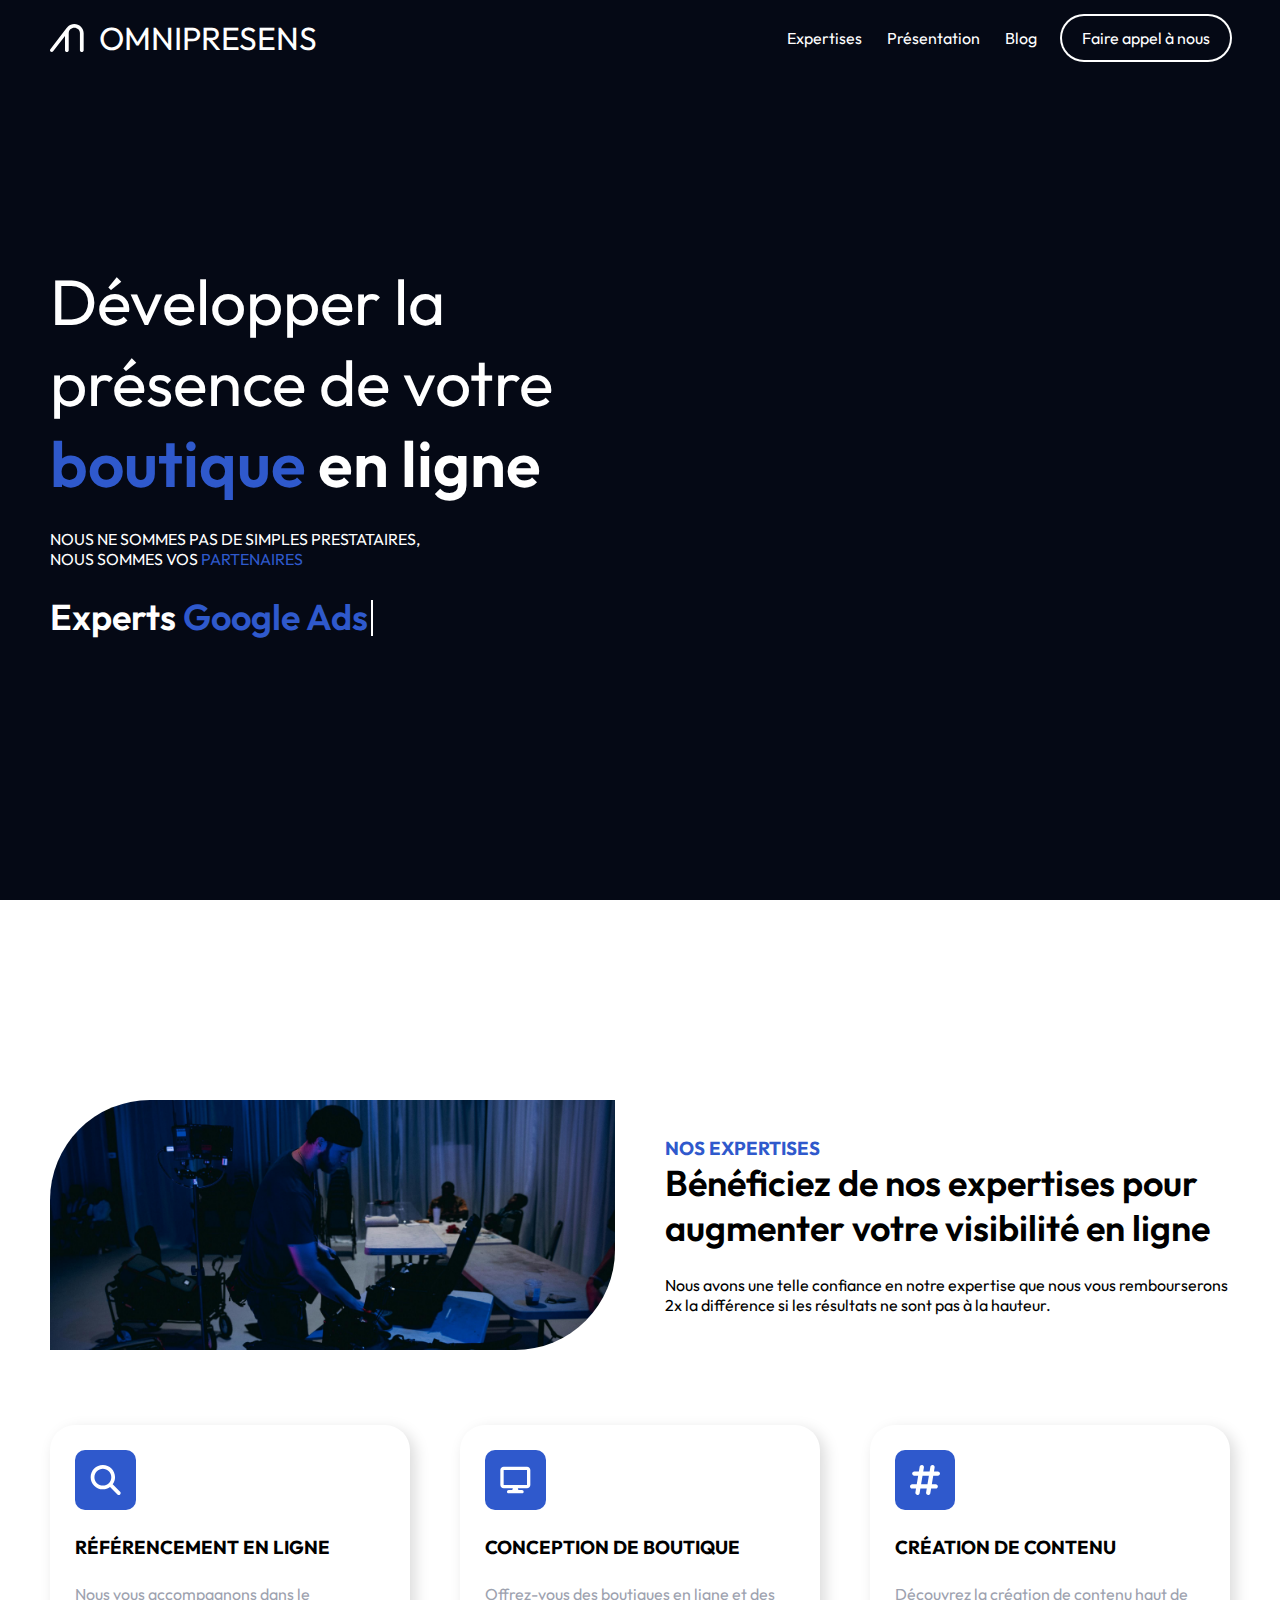
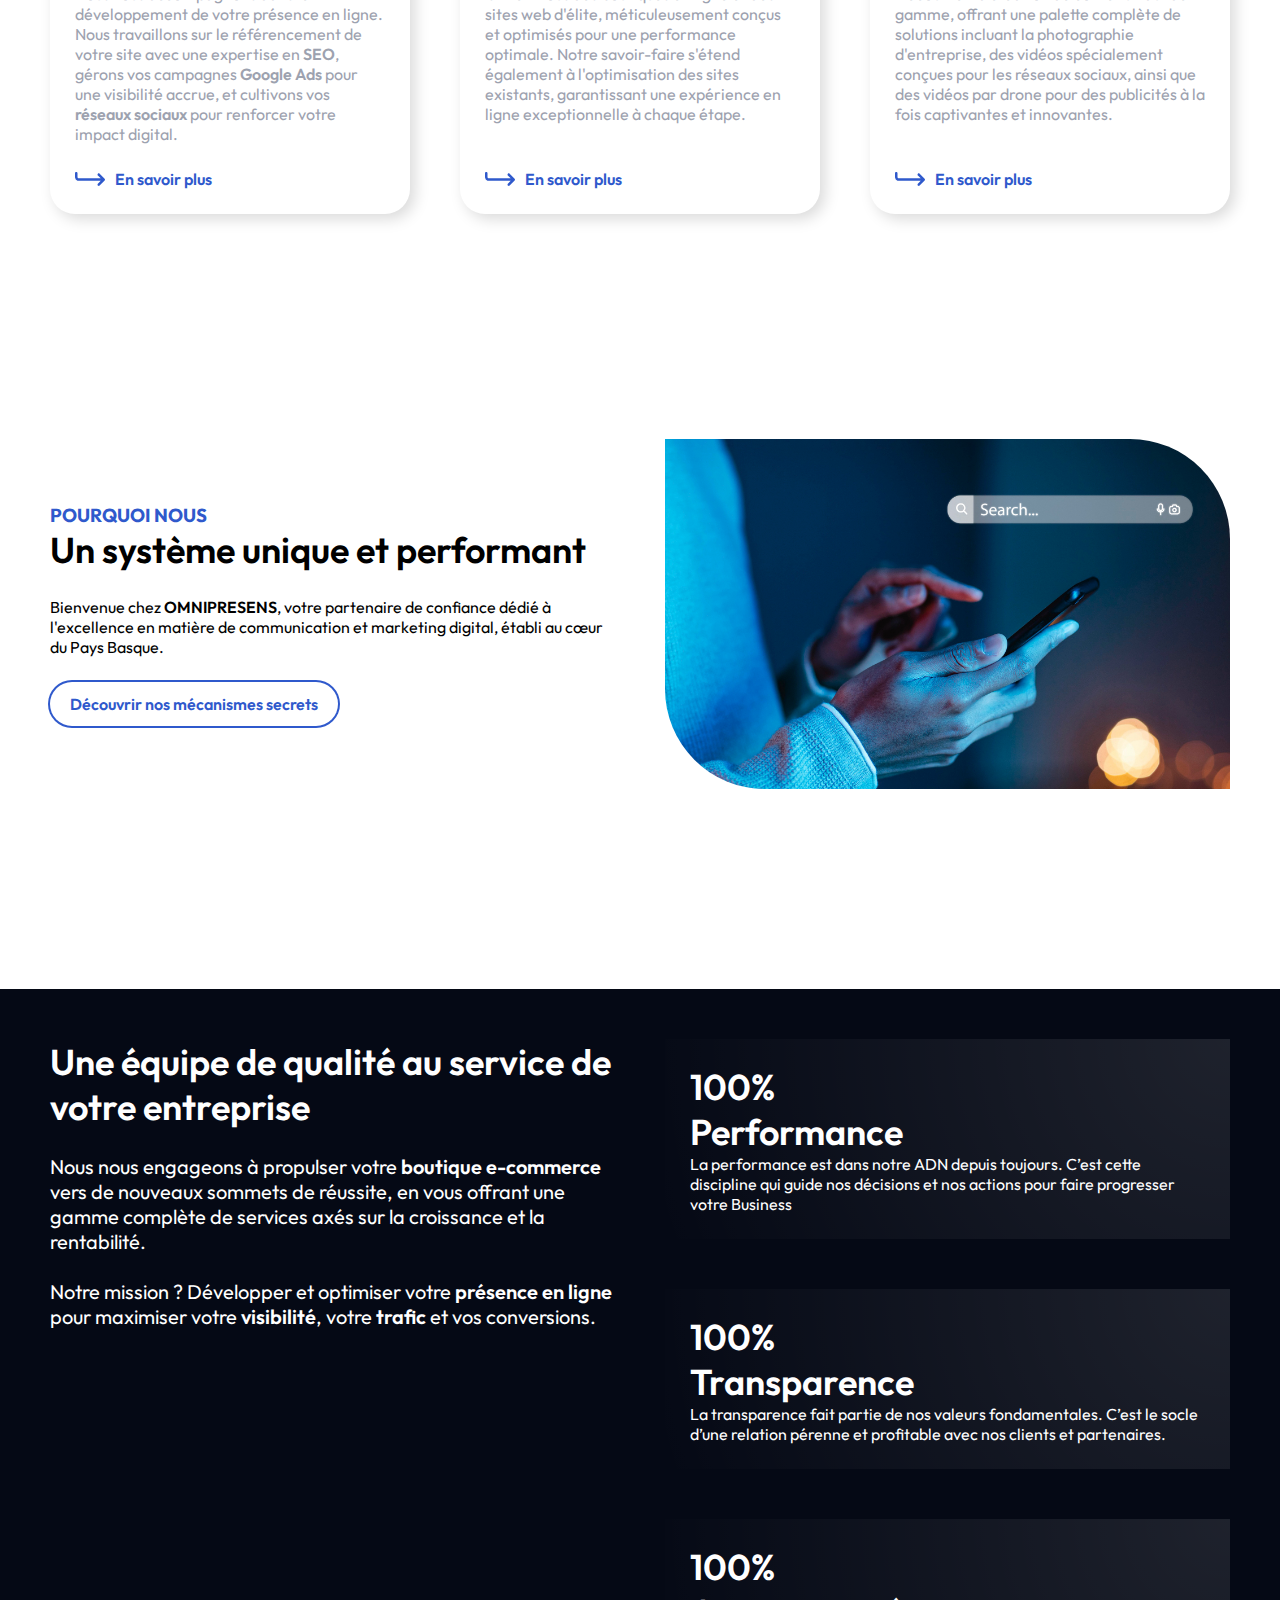
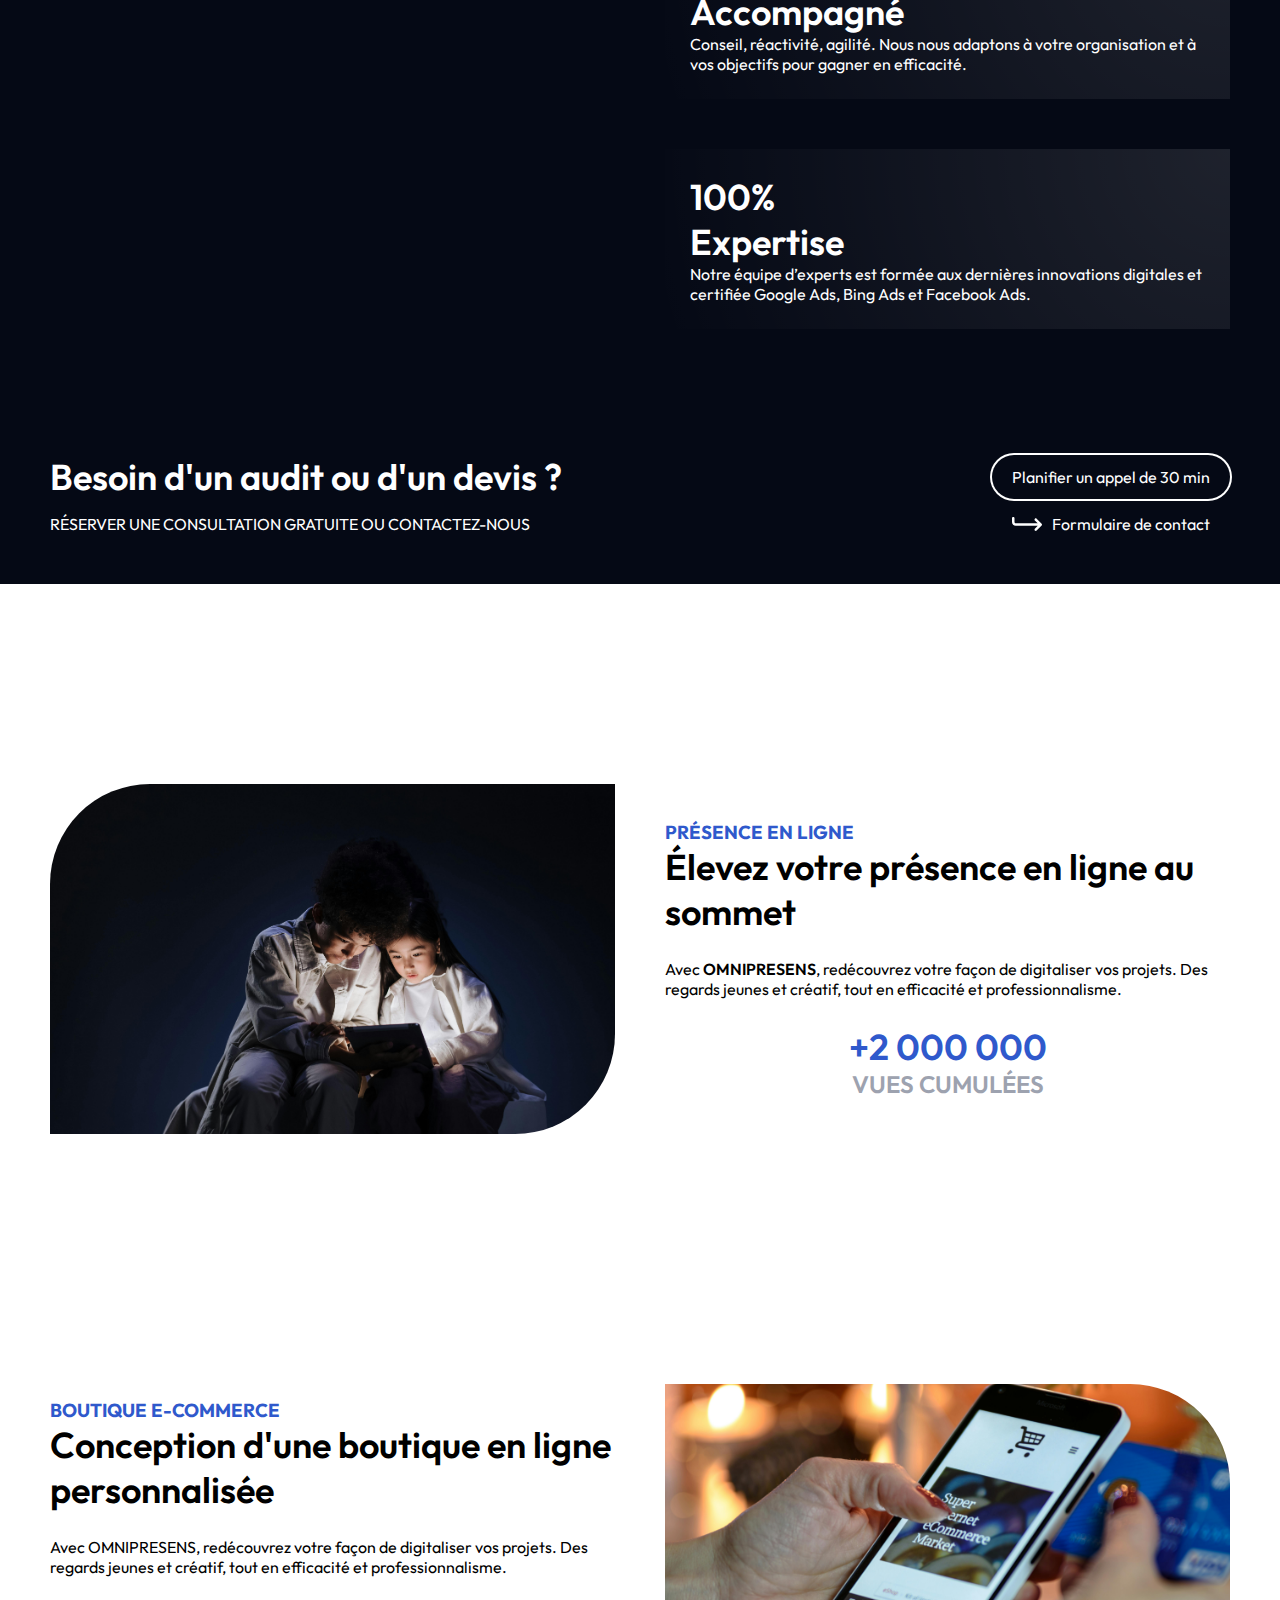
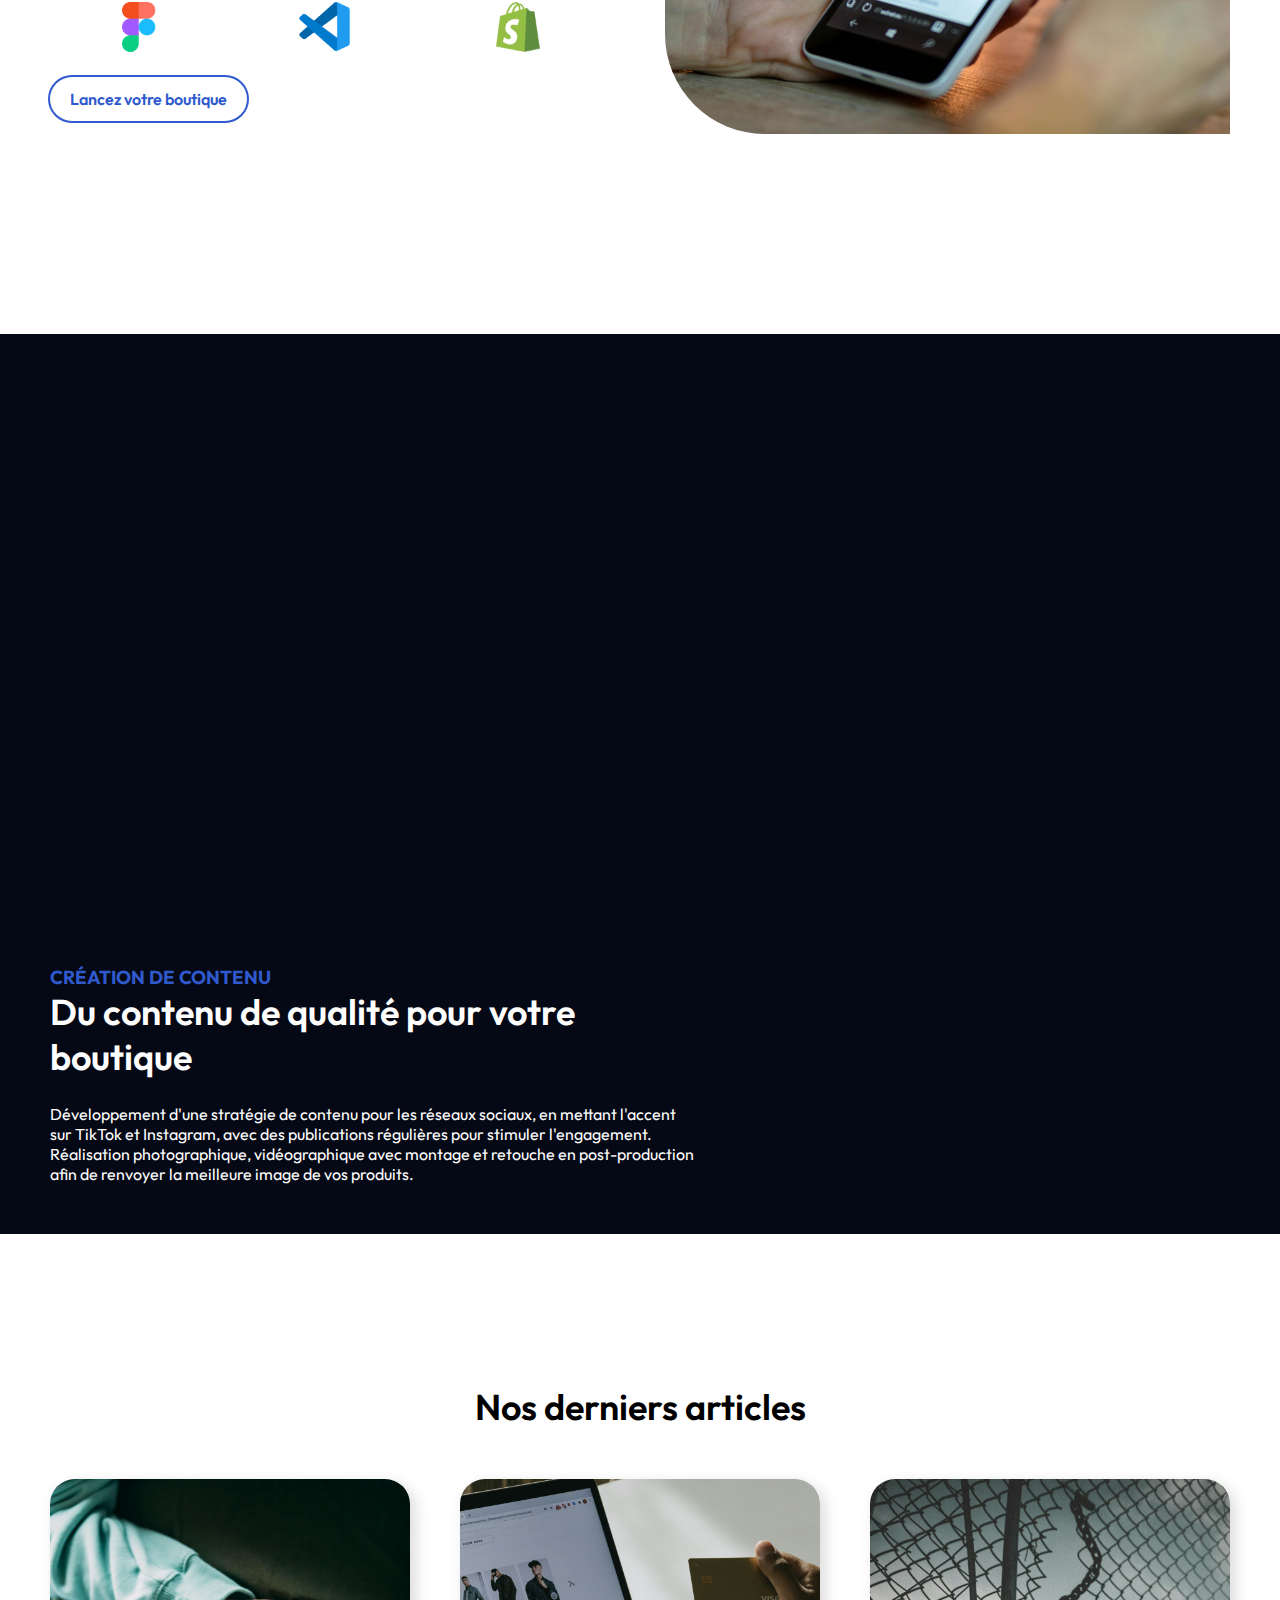
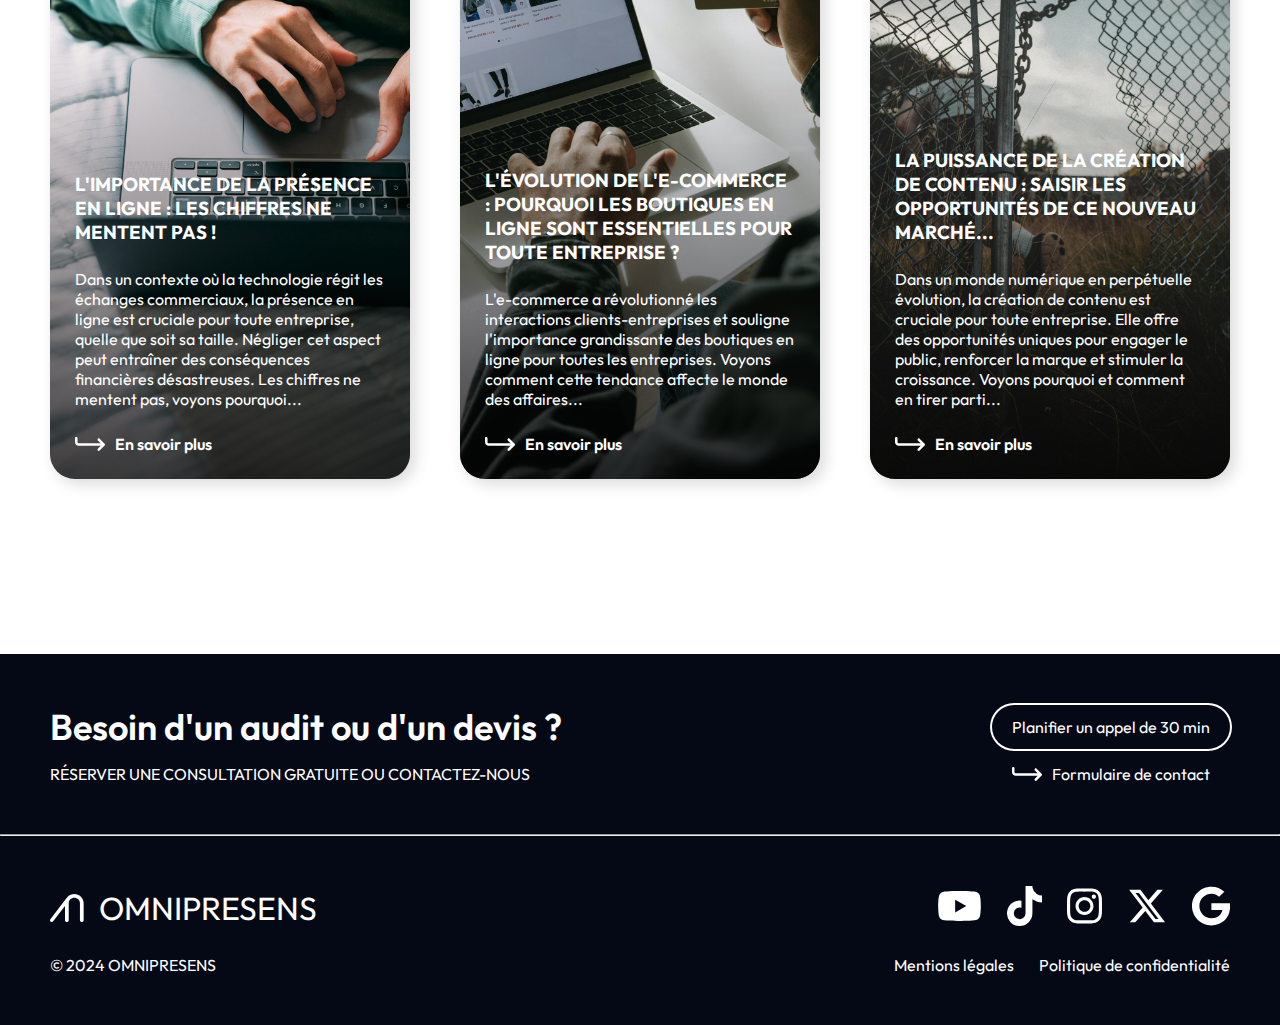
==== commit d3fe22cb: "Update Style" ====
--- a/index.html
+++ b/index.html
@@ -22,7 +22,13 @@
                 <li><a href="">Présentation</a></li>
                 <li><a href="">Blog</a></li>
                 <li><a href="" class="btn">Faire appel à nous</a></li>
-                <li id="burger_menu"><a href=""><svg width="25" height="24" viewBox="0 0 25 24" fill="none" xmlns="http://www.w3.org/2000/svg"><rect x="10" y="0.5" width="15" height="3" rx="1.5" fill="white"/><rect y="10.5" width="25" height="3" rx="1.5" fill="white"/><rect x="5" y="20.5" width="20" height="3" rx="1.5" fill="white"/></svg></a></li>
+                <li id="burger_menu" onclick="toggleNav()"><svg width="25" height="24" viewBox="0 0 25 24" fill="none" xmlns="http://www.w3.org/2000/svg"><rect x="10" y="0.5" width="15" height="3" rx="1.5" fill="white"/><rect y="10.5" width="25" height="3" rx="1.5" fill="white"/><rect x="5" y="20.5" width="20" height="3" rx="1.5" fill="white"/></svg></li>
+            </ul>
+            <ul id="nav_slider">
+                <li><a href="./index.html">Expertises</a></li>
+                <li><a href="">Présentation</a></li>
+                <li><a href="">Blog</a></li>
+                <li><a href="" class="btn">Faire appel à nous</a></li>
             </ul>
         </nav>
     </header>
@@ -31,11 +37,11 @@
         <div class="container">
             <div id="phone_container">
                 <video class="phone_anim" muted>
-                    <source src="./images/Composition 1,1.mp4" type="video/mp4">
+                    <source src="./images/Composition 1,1_1.mp4" type="video/mp4">
                     Your browser does not support the video tag.
                 </video>
                 <video class="phone_anim" muted style="display: none;">
-                    <source src="./images/Composition 1,1_1.mp4" type="video/mp4">
+                    <source src="./images/Composition 1,1.mp4" type="video/mp4">
                     Your browser does not support the video tag.
                 </video>
                 <video class="phone_anim" muted style="display: none;">
@@ -306,6 +312,8 @@
 
 
     <script>
+        var nav = document.getElementById('nav_slider');
+
         var expertise = document.getElementById('expertise');
         var tabExpertises = [
             'Google Ads', 
@@ -333,6 +341,12 @@
             videos[nextIndex].play();
         }
 
+
+        function toggleNav() {
+            nav.classList.toggle('active');
+        }
+
+
         // Fonction pour effacer le texte précédent lettre par lettre
         function eraseText() {
             if (expertise.textContent.length > 0) {
@@ -358,6 +372,9 @@
             }
         }
 
+
+
+
         // Démarrer le processus après que la page soit complètement chargée
         window.addEventListener('load', function() {
             // document.getElementById('body').style.visibility = 'visible';
@@ -366,19 +383,15 @@
             videos[0].addEventListener('ended', function() {
                 playNextVideo(0);
             });
-
             videos[1].addEventListener('ended', function() {
                 playNextVideo(1);
             });
-
             videos[2].addEventListener('ended', function() {
                 playNextVideo(2);
             });
-
             videos[3].addEventListener('ended', function() {
                 playNextVideo(3);
             });
-
             videos[0].play();
         });
     </script>
--- a/style.css
+++ b/style.css
@@ -92,20 +92,27 @@
     color: #fff;
     fill: #fff;
 }
-/* .dark a::before {
+.dark a::before {
     content: "";
     position: absolute;
     bottom: -2px;
-    left: 0;
+    left: unset;
+    right: 0;
     background-color: #fff;
     height: 2px;
-    width: 100%;
-} */
+    width: 0%;
+    transition: all 150ms linear;
+}
+.dark a:hover::before {
+    width: 100%;
+    left: 0;
+    right: unset;
+}
 .dark .btn {
     box-shadow: 0 0 0 2px #fff;
     font-weight: 400;
 }
-.dark .btn::before, .dark .btn2::before {
+.dark .btn::before, .dark .btn2::before, header ul:first-child li:last-child a::before {
     display: none;
 }
 .dark .btn:hover {
@@ -116,7 +123,7 @@
     font-weight: 400;
     fill: #fff;
 }
-.dark .container, header nav ul {
+.dark .container, header nav ul:first-child {
     max-width: var(--max-size);
 }
 .dark .container > div::before {
@@ -166,6 +173,7 @@
     font-weight: 400;
     font-style: normal;
     font-size: 16px;
+    min-width: 325px;
 }
 
 header {
@@ -174,31 +182,49 @@
     z-index: 999;
     width: 100%;
 }
-header nav ul {
+header nav ul:first-child {
     margin: 0 auto;
     height: 75px;
     padding: 0 var(--marge);
 }
-header ul li:first-child {
+header ul:first-child li:first-child {
     margin-right: auto;
 }
-header ul li:first-child a, header ul, #footer div:first-child a:first-child {
+header ul:first-child li:first-child a, header ul:first-child, #footer div:first-child a:first-child {
     display: flex;
     align-items: center;
     gap: 15px;
 }
-header ul li:first-child a, #footer div:first-child a:first-child {
+header ul:first-child li:first-child a, #footer div:first-child a:first-child {
     font-size: 32px;
+}
+header ul:first-child li:first-child a::before {
+    display: none;
 }
 header a svg, #footer div:first-child a:first-child svg {
     height: 28px;
     width: fit-content;
 }
-header ul {
+header ul:first-child {
     gap: 25px;
 }
 header #burger_menu {
     display: none;
+}
+header ul:last-child {
+    position: absolute;
+    top: 100%;
+    width: 100%;
+    display: grid;
+    place-items: center;
+    gap: var(--marge);
+    align-items: center;
+    background-color: var(--bg-color);
+    padding: var(--marge);
+    visibility: hidden;
+}
+.active {
+    visibility: hidden !important;
 }
 
 
@@ -243,7 +269,7 @@
     position: absolute;
     top: 0;
     right: var(--marge);
-    height: 125%;
+    height: 100%;
     width: 100%;
     margin: auto 0;
 }
@@ -521,6 +547,9 @@
 #footer > div:first-child {
     margin-bottom: 25px;
 }
+#footer > div:first-child *::before {
+    display: none;
+}
 #footer > div *:first-child {
     margin-right: auto;
 }
@@ -531,11 +560,15 @@
 
 
 @media (max-width: 950px) {
-    header ul li {
+    header ul:first-child li {
         display: none;
     }
-    header #burger_menu, header ul li:first-child {
+    header #burger_menu, header ul:first-child li:first-child {
         display: initial;
+    }
+
+    .active {
+        visibility: visible !important;
     }
 }
 
@@ -610,13 +643,18 @@
         justify-content: center;
     }
 
+    header ul:last-child li:last-child {
+        display: flex;
+        width: 100%;
+    }
+
     section, footer {
         margin-top: 75px;
     }
 }
 
 @media (max-width: 375px) {
-    header ul li:first-child a {
+    header ul:first-child li:first-child a {
         display: initial;
     }
 }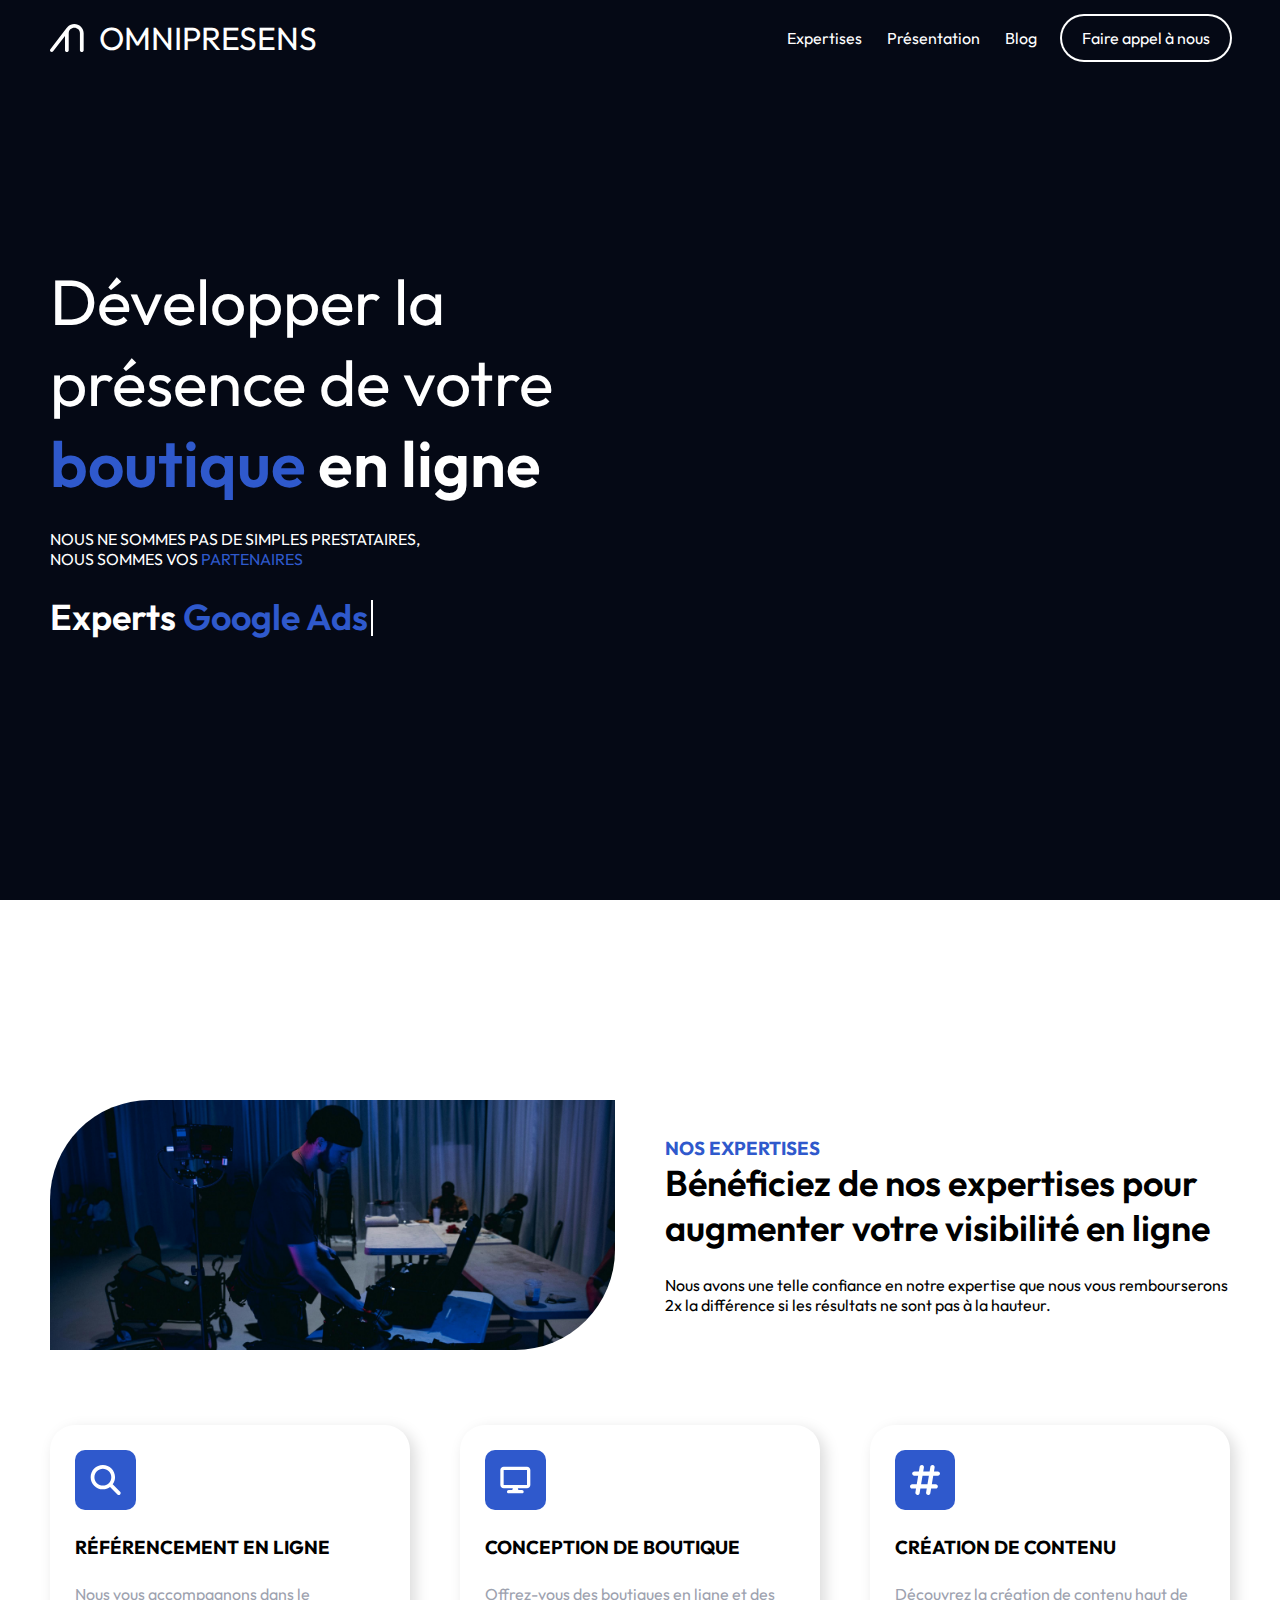
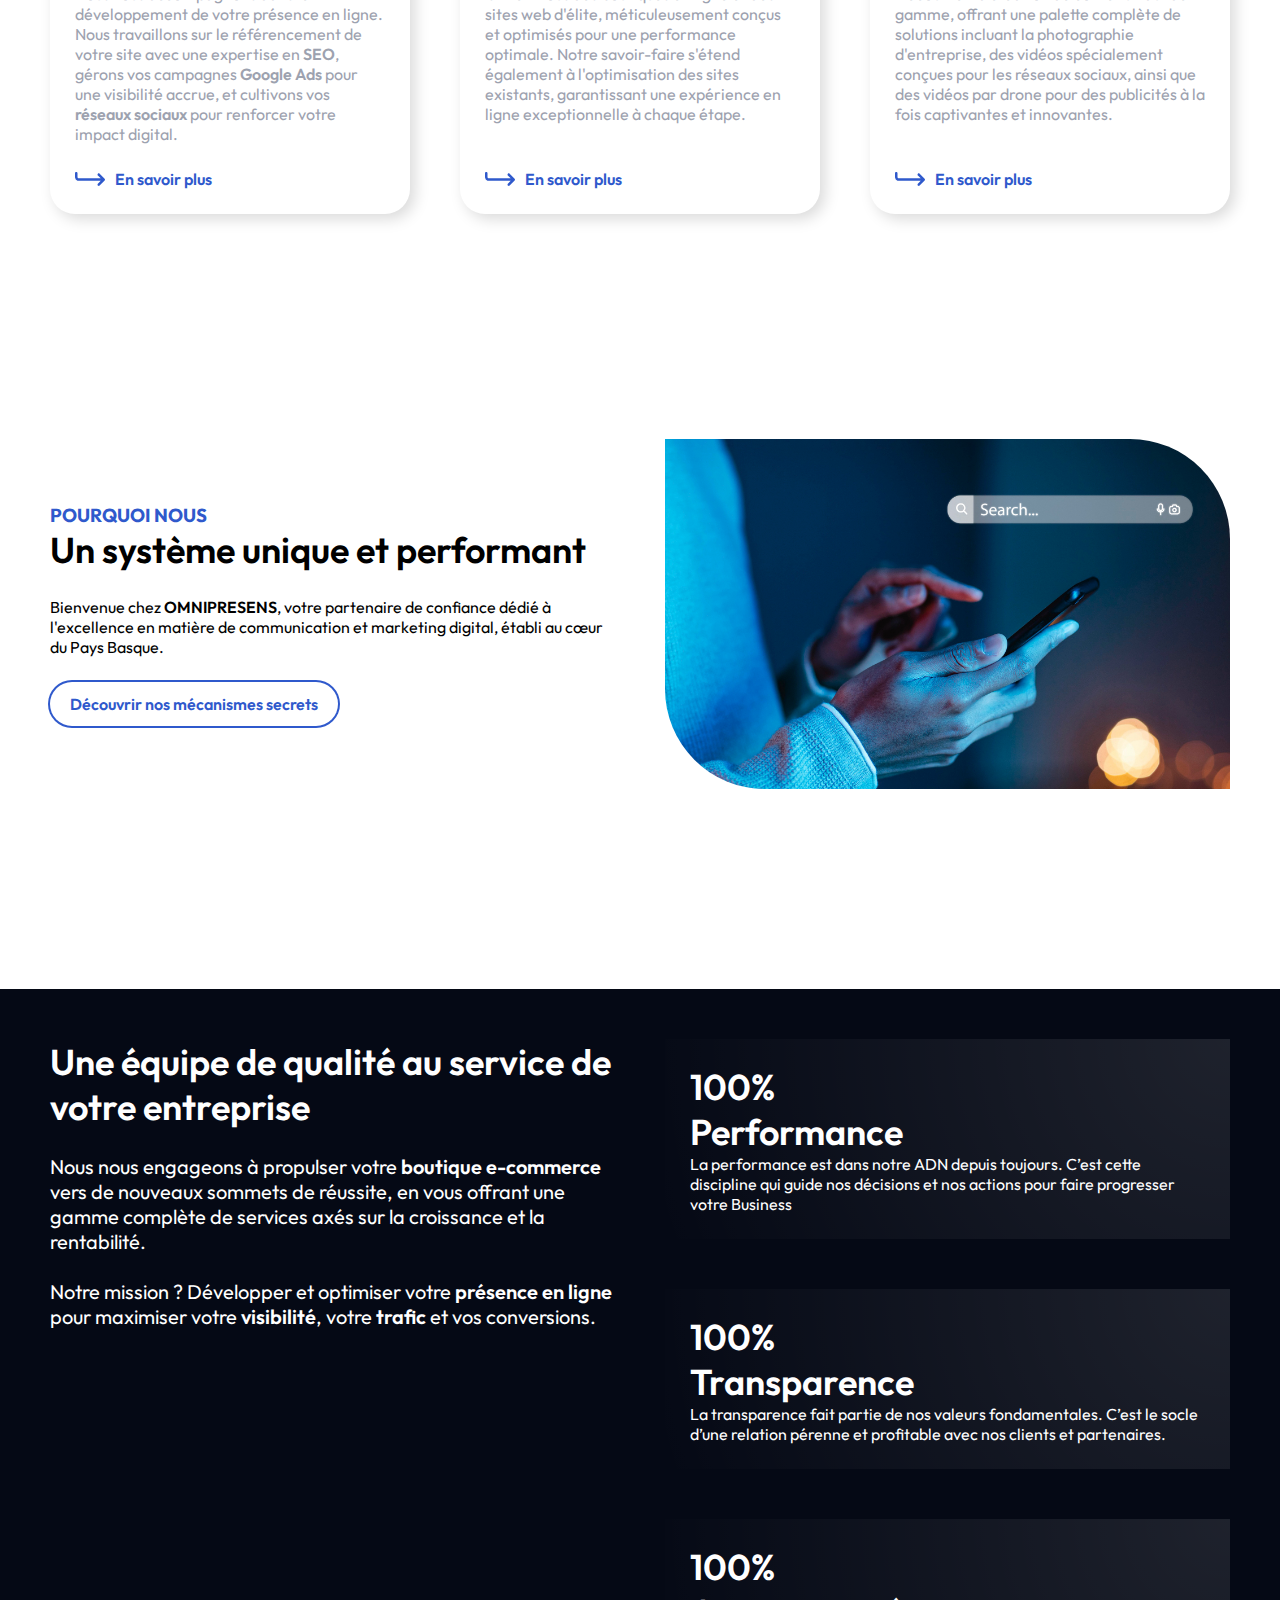
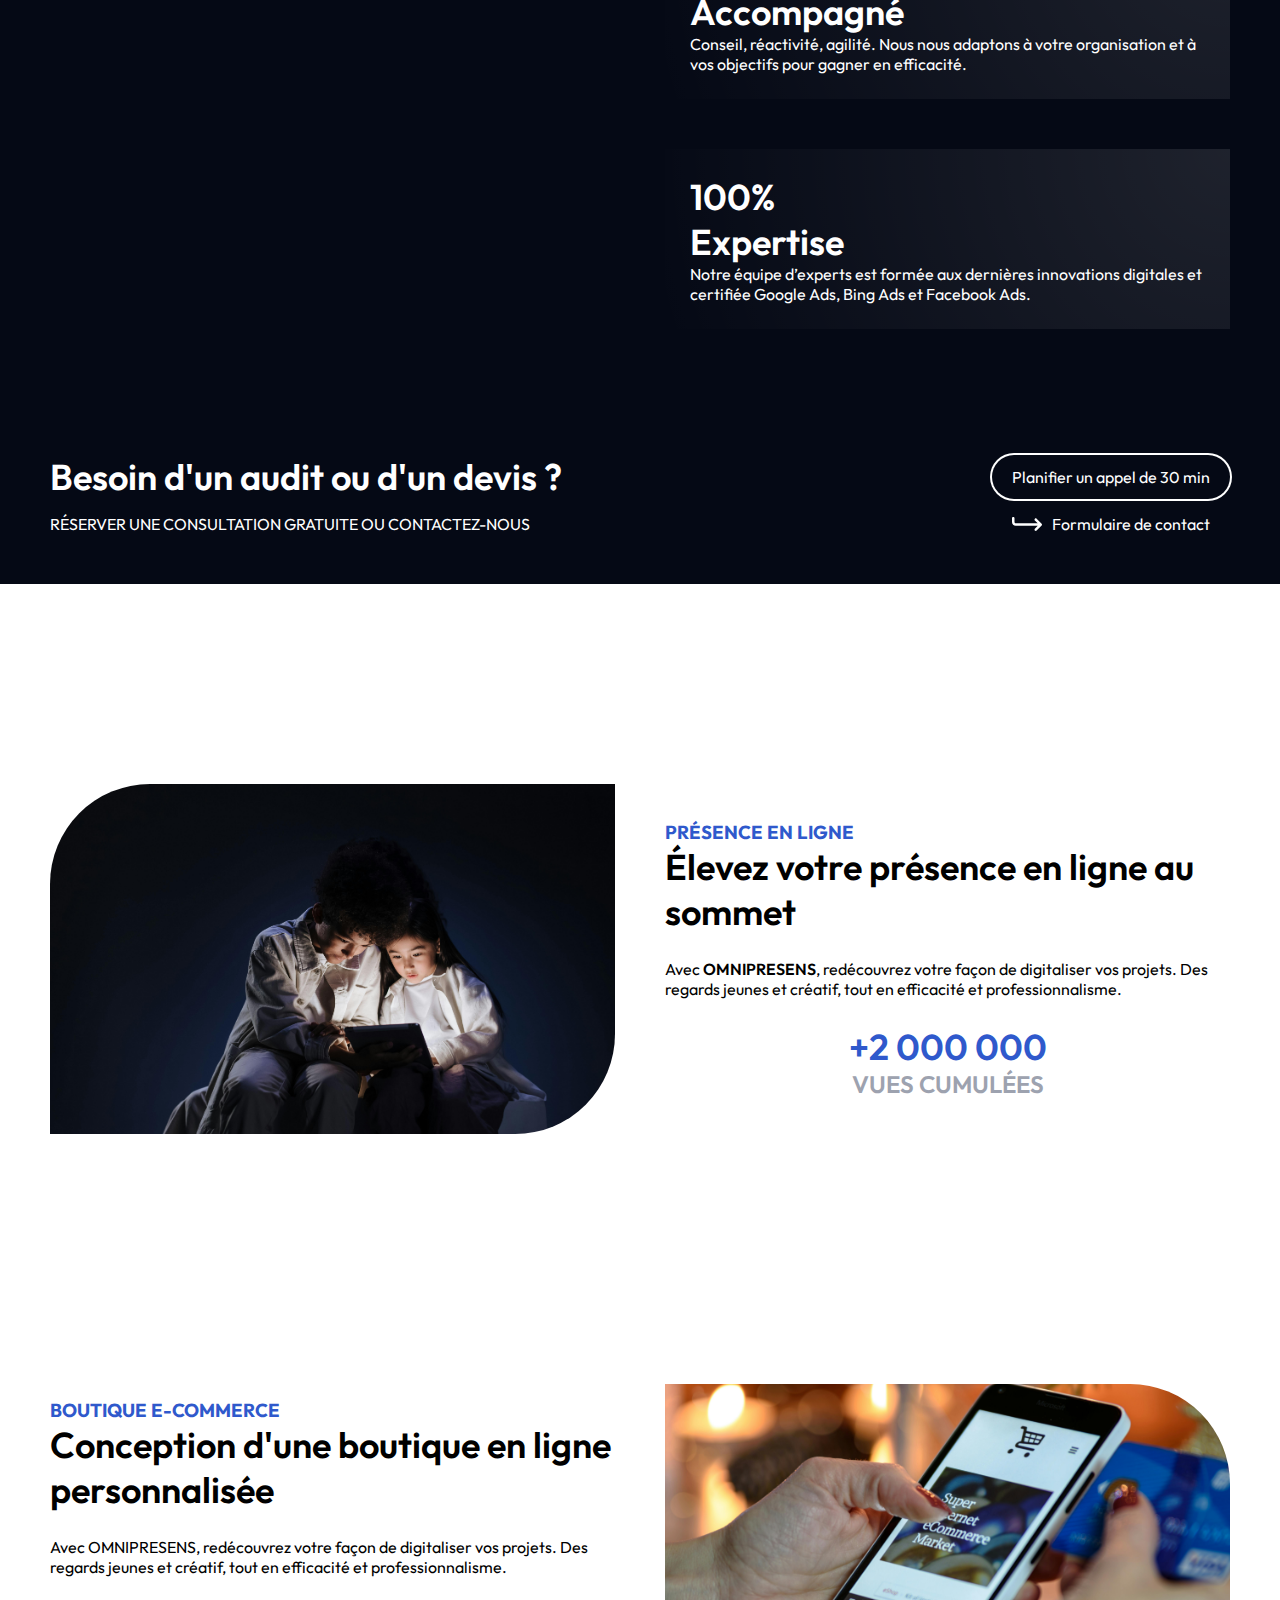
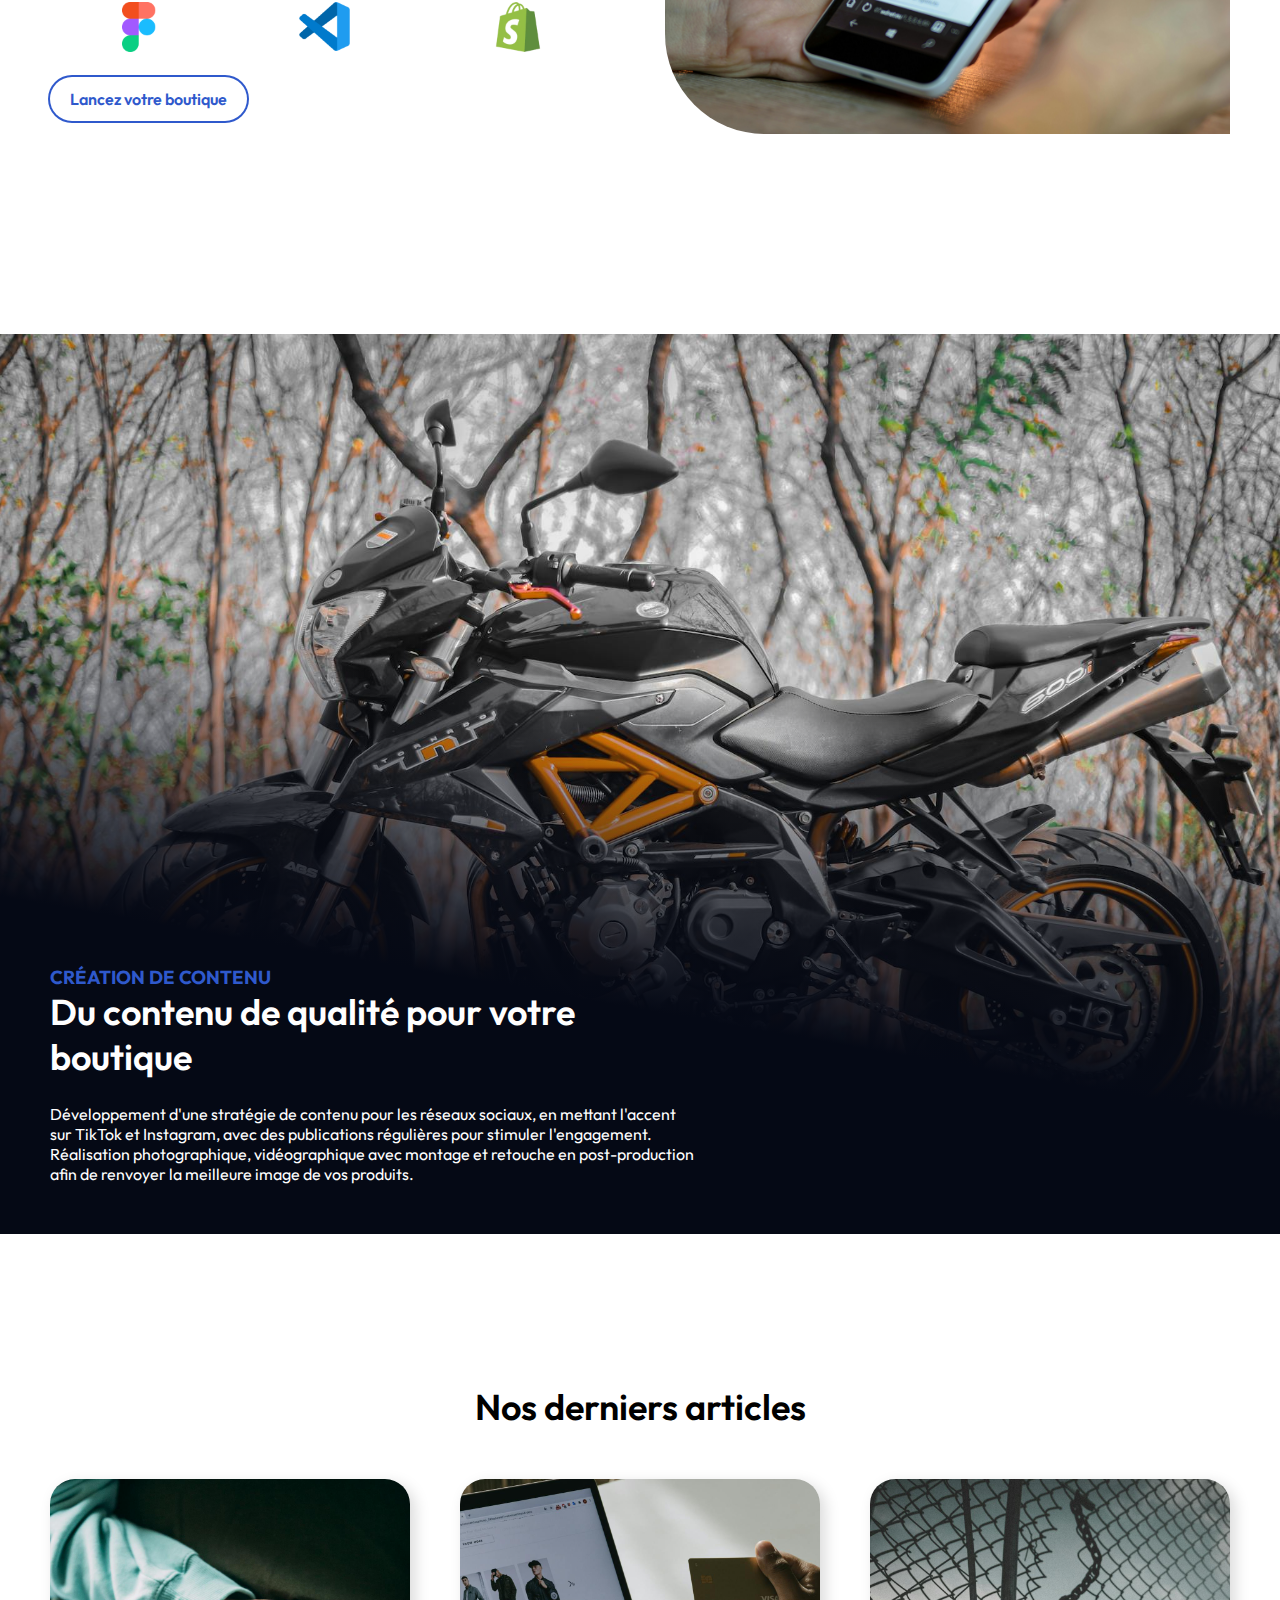
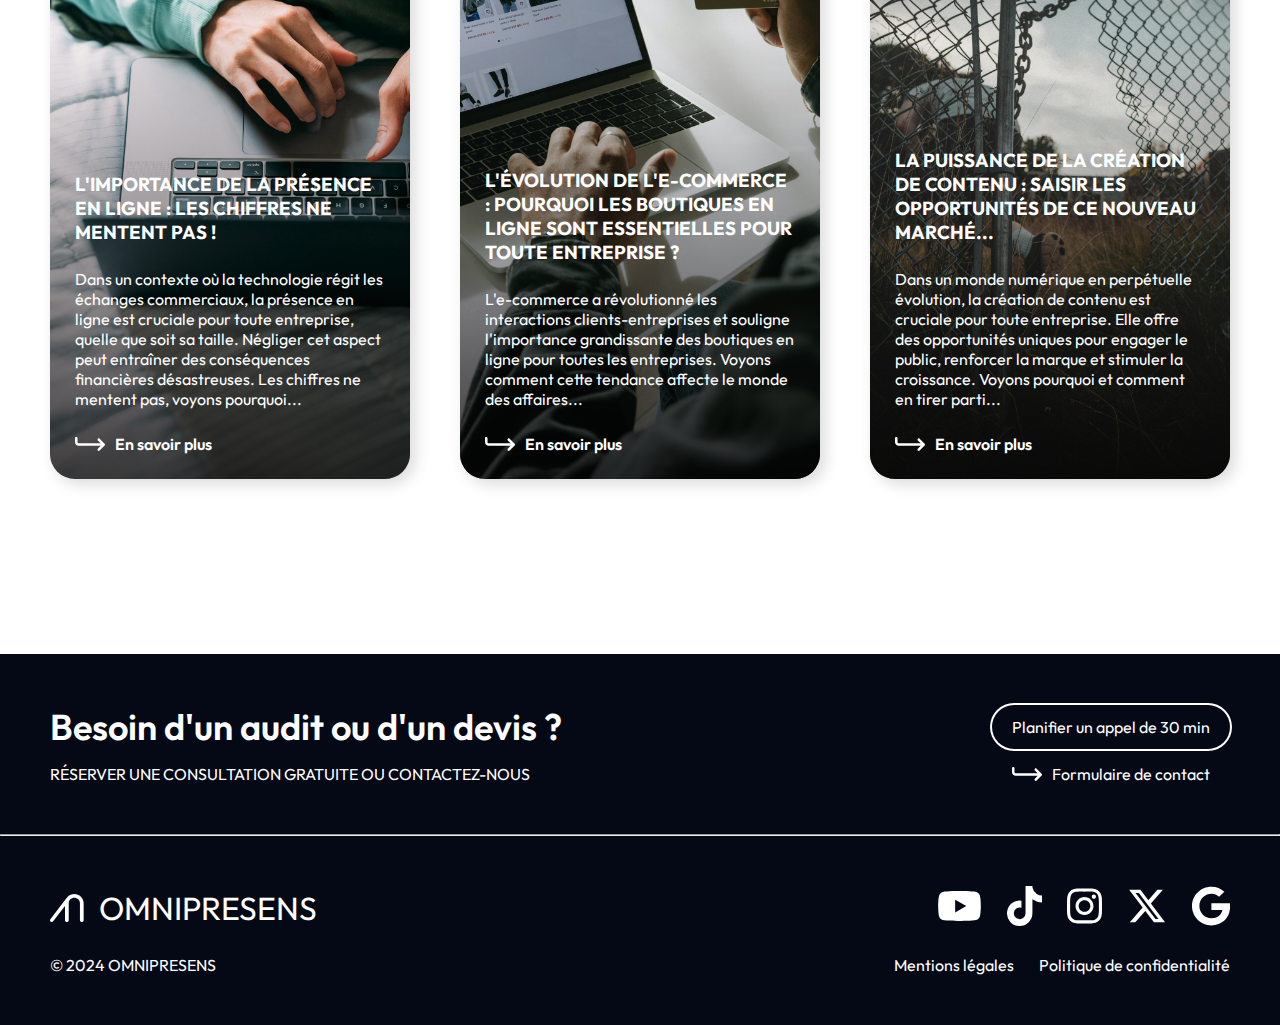
==== commit 5e4d5cdb: "Update Blog" ====
--- a/index.html
+++ b/index.html
@@ -20,15 +20,15 @@
                 </li>
                 <li><a href="./index.html">Expertises</a></li>
                 <li><a href="">Présentation</a></li>
-                <li><a href="">Blog</a></li>
-                <li><a href="" class="btn">Faire appel à nous</a></li>
+                <li><a href="./blog.html">Blog</a></li>
+                <li><a href="./contact.html" class="btn">Faire appel à nous</a></li>
                 <li id="burger_menu" onclick="toggleNav()"><svg width="25" height="24" viewBox="0 0 25 24" fill="none" xmlns="http://www.w3.org/2000/svg"><rect x="10" y="0.5" width="15" height="3" rx="1.5" fill="white"/><rect y="10.5" width="25" height="3" rx="1.5" fill="white"/><rect x="5" y="20.5" width="20" height="3" rx="1.5" fill="white"/></svg></li>
             </ul>
             <ul id="nav_slider">
                 <li><a href="./index.html">Expertises</a></li>
                 <li><a href="">Présentation</a></li>
-                <li><a href="">Blog</a></li>
-                <li><a href="" class="btn">Faire appel à nous</a></li>
+                <li><a href="./blog.html">Blog</a></li>
+                <li><a href="./contact.html" class="btn">Faire appel à nous</a></li>
             </ul>
         </nav>
     </header>
@@ -119,7 +119,7 @@
                     <h2>Un système unique et performant</h2>
                 </div>
                 <p>Bienvenue chez <span class="bold">OMNIPRESENS</span>, votre partenaire de confiance dédié à l'excellence en matière de communication et marketing digital, établi au cœur du Pays Basque. </p>
-                <a href="" class="btn">Découvrir nos mécanismes secrets</a>
+                <a href="./contact.html" class="btn">Découvrir nos mécanismes secrets</a>
             </div>
             <img src="./images/img2.jpg" alt="">
         </div>
@@ -161,8 +161,8 @@
                 <p class="uppercase">Réserver une consultation gratuite ou contactez-nous</p>
             </div>
             <div>
-                <a href="" class="btn">Planifier un appel de 30 min</a>
-                <a href="" class="btn2">
+                <a href="./contact.html" class="btn">Planifier un appel de 30 min</a>
+                <a href="./contact.html" class="btn2">
                     <svg width="30" height="14" viewBox="0 0 30 14" fill="none" xmlns="http://www.w3.org/2000/svg"><path d="M2.50012 1.37326C2.50012 0.681819 1.9415 0.123198 1.25006 0.123198C0.55862 0.123198 -2.44181e-08 0.681819 -5.46419e-08 1.37326L-2.18568e-07 5.12344C-3.09068e-07 7.19386 1.67977 8.87363 3.75018 8.87363L25.7312 8.87363L22.8639 11.741C22.3756 12.2293 22.3756 13.0223 22.8639 13.5106C23.3522 13.9989 24.1452 13.9989 24.6335 13.5106L29.6338 8.51033C30.1221 8.02202 30.1221 7.22901 29.6338 6.74071L24.6335 1.74047C24.1452 1.25216 23.3522 1.25216 22.8639 1.74047C22.3756 2.22877 22.3756 3.02178 22.8639 3.51008L25.7312 6.3735L3.75018 6.3735C3.05874 6.3735 2.50012 5.81488 2.50012 5.12344L2.50012 1.37326Z" fill="#2F59CC"/></svg>
                     Formulaire de contact
                 </a>
@@ -208,7 +208,7 @@
                     <img src="./images/vscode.png" alt="Logo du logiciel Visual Studio Code">
                     <img src="./images/shopify.png" alt="Logo de l'application Shopify">
                 </div>
-                <a href="" class="btn">Lancez votre boutique</a>
+                <a href="./contact.html" class="btn">Lancez votre boutique</a>
             </div>
             <img src="./images/img4.jpg" alt="">
         </div>
@@ -244,7 +244,7 @@
             <div class="article" style="background-image: url(./images/pexels-greta-hoffman-7675870.jpg);">
                 <h3>L'importance  de la Présence en Ligne  : Les Chiffres ne Mentent Pas !</h3>
                 <p>Dans un contexte où la technologie régit les échanges commerciaux, la présence en ligne est cruciale pour toute entreprise, quelle que soit sa taille. Négliger cet aspect peut entraîner des conséquences financières désastreuses. Les chiffres ne mentent pas, voyons pourquoi...</p>
-                <a href="" class="btn2">
+                <a href="./articles/La_puissance_de_Google_Ads.html" class="btn2">
                     <svg width="30" height="14" viewBox="0 0 30 14" fill="none" xmlns="http://www.w3.org/2000/svg"><path d="M2.50012 1.37326C2.50012 0.681819 1.9415 0.123198 1.25006 0.123198C0.55862 0.123198 -2.44181e-08 0.681819 -5.46419e-08 1.37326L-2.18568e-07 5.12344C-3.09068e-07 7.19386 1.67977 8.87363 3.75018 8.87363L25.7312 8.87363L22.8639 11.741C22.3756 12.2293 22.3756 13.0223 22.8639 13.5106C23.3522 13.9989 24.1452 13.9989 24.6335 13.5106L29.6338 8.51033C30.1221 8.02202 30.1221 7.22901 29.6338 6.74071L24.6335 1.74047C24.1452 1.25216 23.3522 1.25216 22.8639 1.74047C22.3756 2.22877 22.3756 3.02178 22.8639 3.51008L25.7312 6.3735L3.75018 6.3735C3.05874 6.3735 2.50012 5.81488 2.50012 5.12344L2.50012 1.37326Z" fill="#2F59CC"/></svg>
                     En savoir plus
                 </a>
@@ -252,7 +252,7 @@
             <div class="article" style="background-image: url(./images/pexels-ivan-samkov-7620629.jpg);">
                 <h3>L'Évolution de l'E-commerce : Pourquoi les Boutiques en Ligne Sont Essentielles pour Toute Entreprise ?</h3>
                 <p>L'e-commerce a révolutionné les interactions clients-entreprises et souligne l'importance grandissante des boutiques en ligne pour toutes les entreprises. Voyons comment cette tendance affecte le monde des affaires...</p>
-                <a href="" class="btn2">
+                <a href="./articles/L_evolution_imparable_de_l_e-commerce.html" class="btn2">
                     <svg width="30" height="14" viewBox="0 0 30 14" fill="none" xmlns="http://www.w3.org/2000/svg"><path d="M2.50012 1.37326C2.50012 0.681819 1.9415 0.123198 1.25006 0.123198C0.55862 0.123198 -2.44181e-08 0.681819 -5.46419e-08 1.37326L-2.18568e-07 5.12344C-3.09068e-07 7.19386 1.67977 8.87363 3.75018 8.87363L25.7312 8.87363L22.8639 11.741C22.3756 12.2293 22.3756 13.0223 22.8639 13.5106C23.3522 13.9989 24.1452 13.9989 24.6335 13.5106L29.6338 8.51033C30.1221 8.02202 30.1221 7.22901 29.6338 6.74071L24.6335 1.74047C24.1452 1.25216 23.3522 1.25216 22.8639 1.74047C22.3756 2.22877 22.3756 3.02178 22.8639 3.51008L25.7312 6.3735L3.75018 6.3735C3.05874 6.3735 2.50012 5.81488 2.50012 5.12344L2.50012 1.37326Z" fill="#2F59CC"/></svg>
                     En savoir plus
                 </a>
@@ -260,7 +260,7 @@
             <div class="article" style="background-image: url(./images/pexels-zachtheshoota-2953898.jpg);">
                 <h3>La Puissance de la Création de Contenu : Saisir les Opportunités de ce nouveau marché...</h3>
                 <p>Dans un monde numérique en perpétuelle évolution, la création de contenu est cruciale pour toute entreprise. Elle offre des opportunités uniques pour engager le public, renforcer la marque et stimuler la croissance. Voyons pourquoi et comment en tirer parti...</p>
-                <a href="" class="btn2">
+                <a href="./articles/La_puissance_de_la_création_de_contenu.html" class="btn2">
                     <svg width="30" height="14" viewBox="0 0 30 14" fill="none" xmlns="http://www.w3.org/2000/svg"><path d="M2.50012 1.37326C2.50012 0.681819 1.9415 0.123198 1.25006 0.123198C0.55862 0.123198 -2.44181e-08 0.681819 -5.46419e-08 1.37326L-2.18568e-07 5.12344C-3.09068e-07 7.19386 1.67977 8.87363 3.75018 8.87363L25.7312 8.87363L22.8639 11.741C22.3756 12.2293 22.3756 13.0223 22.8639 13.5106C23.3522 13.9989 24.1452 13.9989 24.6335 13.5106L29.6338 8.51033C30.1221 8.02202 30.1221 7.22901 29.6338 6.74071L24.6335 1.74047C24.1452 1.25216 23.3522 1.25216 22.8639 1.74047C22.3756 2.22877 22.3756 3.02178 22.8639 3.51008L25.7312 6.3735L3.75018 6.3735C3.05874 6.3735 2.50012 5.81488 2.50012 5.12344L2.50012 1.37326Z" fill="#2F59CC"/></svg>
                     En savoir plus
                 </a>
@@ -278,8 +278,8 @@
                 <p class="uppercase">Réserver une consultation gratuite ou contactez-nous</p>
             </div>
             <div>
-                <a href="" class="btn">Planifier un appel de 30 min</a>
-                <a href="" class="btn2">
+                <a href="./contact.html" class="btn">Planifier un appel de 30 min</a>
+                <a href="./contact.html" class="btn2">
                     <svg width="30" height="14" viewBox="0 0 30 14" fill="none" xmlns="http://www.w3.org/2000/svg"><path d="M2.50012 1.37326C2.50012 0.681819 1.9415 0.123198 1.25006 0.123198C0.55862 0.123198 -2.44181e-08 0.681819 -5.46419e-08 1.37326L-2.18568e-07 5.12344C-3.09068e-07 7.19386 1.67977 8.87363 3.75018 8.87363L25.7312 8.87363L22.8639 11.741C22.3756 12.2293 22.3756 13.0223 22.8639 13.5106C23.3522 13.9989 24.1452 13.9989 24.6335 13.5106L29.6338 8.51033C30.1221 8.02202 30.1221 7.22901 29.6338 6.74071L24.6335 1.74047C24.1452 1.25216 23.3522 1.25216 22.8639 1.74047C22.3756 2.22877 22.3756 3.02178 22.8639 3.51008L25.7312 6.3735L3.75018 6.3735C3.05874 6.3735 2.50012 5.81488 2.50012 5.12344L2.50012 1.37326Z" fill="#2F59CC"/></svg>
                     Formulaire de contact
                 </a>
@@ -311,105 +311,7 @@
 
 
 
-    <script>
-        var nav = document.getElementById('nav_slider');
-
-        var expertise = document.getElementById('expertise');
-        var tabExpertises = [
-            'Google Ads', 
-            'Google Shopping',  
-            'SEO', 
-            'Adobe After Effects', 
-            'Adobe Premiere Pro', 
-            'Adobe Photoshop', 
-            'Wordpress', 
-            'Shopify', 
-            'Web Design', 
-            'Développement Web'
-        ];
-        var currentIndex = 0;
-        var currentText = '';
-        var letterIndex = 0;
-        var intervalId;
-
-        var videos = document.querySelectorAll('.phone_anim');
-
-        function playNextVideo(index) {
-            videos[index].style.display = 'none';
-            var nextIndex = (index + 1) % videos.length;
-            videos[nextIndex].style.display = 'block';
-            videos[nextIndex].play();
-        }
-
-
-        function toggleNav() {
-            nav.classList.toggle('active');
-        }
-
-
-        // Fonction pour effacer le texte précédent lettre par lettre
-        function eraseText() {
-            if (expertise.textContent.length > 0) {
-                expertise.textContent = expertise.textContent.slice(0, -1);
-                setTimeout(eraseText, 50); // Vitesse de suppression (en millisecondes)
-            } else {
-                updateText(); // Une fois que le texte est effacé, appeler la fonction pour afficher le nouveau texte
-            }
-        }
-
-        // Fonction pour mettre à jour le texte lettre par lettre
-        function updateText() {
-            if (letterIndex < tabExpertises[currentIndex].length) {
-                currentText += tabExpertises[currentIndex].charAt(letterIndex);
-                expertise.textContent = currentText;
-                letterIndex++;
-                setTimeout(updateText, 100); // Vitesse d'ajout de chaque lettre (en millisecondes)
-            } else {
-                currentIndex = (currentIndex + 1) % tabExpertises.length;
-                currentText = '';
-                letterIndex = 0;
-                setTimeout(eraseText, 1000); // Durée avant d'effacer le texte précédent et afficher le nouveau texte (en millisecondes)
-            }
-        }
-
-
-
-
-        // Démarrer le processus après que la page soit complètement chargée
-        window.addEventListener('load', function() {
-            // document.getElementById('body').style.visibility = 'visible';
-            updateText();
-
-            videos[0].addEventListener('ended', function() {
-                playNextVideo(0);
-            });
-            videos[1].addEventListener('ended', function() {
-                playNextVideo(1);
-            });
-            videos[2].addEventListener('ended', function() {
-                playNextVideo(2);
-            });
-            videos[3].addEventListener('ended', function() {
-                playNextVideo(3);
-            });
-            videos[0].play();
-        });
-    </script>
-
-
-    <!--Start of Tawk.to Script-->
-    <script type="text/javascript">
-        var Tawk_API=Tawk_API||{}, Tawk_LoadStart=new Date();
-        (function(){
-        var s1=document.createElement("script"),s0=document.getElementsByTagName("script")[0];
-        s1.async=true;
-        s1.src='https://embed.tawk.to/66325ea31ec1082f04e9e0d8/1hsqc3bqr';
-        s1.charset='UTF-8';
-        s1.setAttribute('crossorigin','*');
-        s0.parentNode.insertBefore(s1,s0);
-        })();
-    </script>
-    <!--End of Tawk.to Script-->
+    <script src="./script.js"></script>
     
 </body>
 </html>--- a/style.css
+++ b/style.css
@@ -177,8 +177,9 @@
 }
 
 header {
-    position: absolute;
+    position: fixed;
     top: 0;
+    left: 0;
     z-index: 999;
     width: 100%;
 }
@@ -272,6 +273,9 @@
     height: 100%;
     width: 100%;
     margin: auto 0;
+}
+.phone_anim::-webkit-media-controls {
+    display: none; /* Masquer les contrôles de lecture */
 }
 
 
@@ -438,7 +442,7 @@
     background-repeat: no-repeat;
     background-size: cover;
     background-position: center;
-    /* background-image: url('./images/img5.jpg'); */
+    background-image: url('./images/img5.jpg');
 }
 #contenu::before {
     content: "";
@@ -467,6 +471,9 @@
     width: 100%;
     height: 100%;
     object-fit: cover;
+}
+#video-bg::-webkit-media-controls {
+    display: none; /* Masquer les contrôles de lecture */
 }
 
 
@@ -559,6 +566,30 @@
 
 
 
+/* Largeur de la barre de défilement */
+::-webkit-scrollbar {
+    width: 5px; /* Changez la largeur selon vos préférences */
+    height: 5px;
+}
+
+/* Couleur de fond de la barre de défilement */
+::-webkit-scrollbar-track {
+    background: #fff; /* Changez la couleur selon vos préférences */
+}
+
+/* Couleur de remplissage de la barre de défilement */
+::-webkit-scrollbar-thumb {
+    background: var(--bg-color); /* Changez la couleur selon vos préférences */
+}
+
+/* Ajouter une bordure à la barre de défilement */
+::-webkit-scrollbar-thumb:hover {
+    background: #050915ee; /* Changez la couleur selon vos préférences */
+}
+
+
+
+
 @media (max-width: 950px) {
     header ul:first-child li {
         display: none;
@@ -619,7 +650,7 @@
 
 @media (max-width: 650px) {
     .container > img {
-        height: 250px !important;
+        height: 200px !important;
     }
 }
 
@@ -643,6 +674,13 @@
         justify-content: center;
     }
 
+    h1 {
+        font-size: 48px;
+    }
+    h2 {
+        font-size: 28px;
+    }
+
     header ul:last-child li:last-child {
         display: flex;
         width: 100%;
@@ -651,6 +689,10 @@
     section, footer {
         margin-top: 75px;
     }
+
+    .slide a, .article a {
+        width: fit-content !important;
+    }
 }
 
 @media (max-width: 375px) {
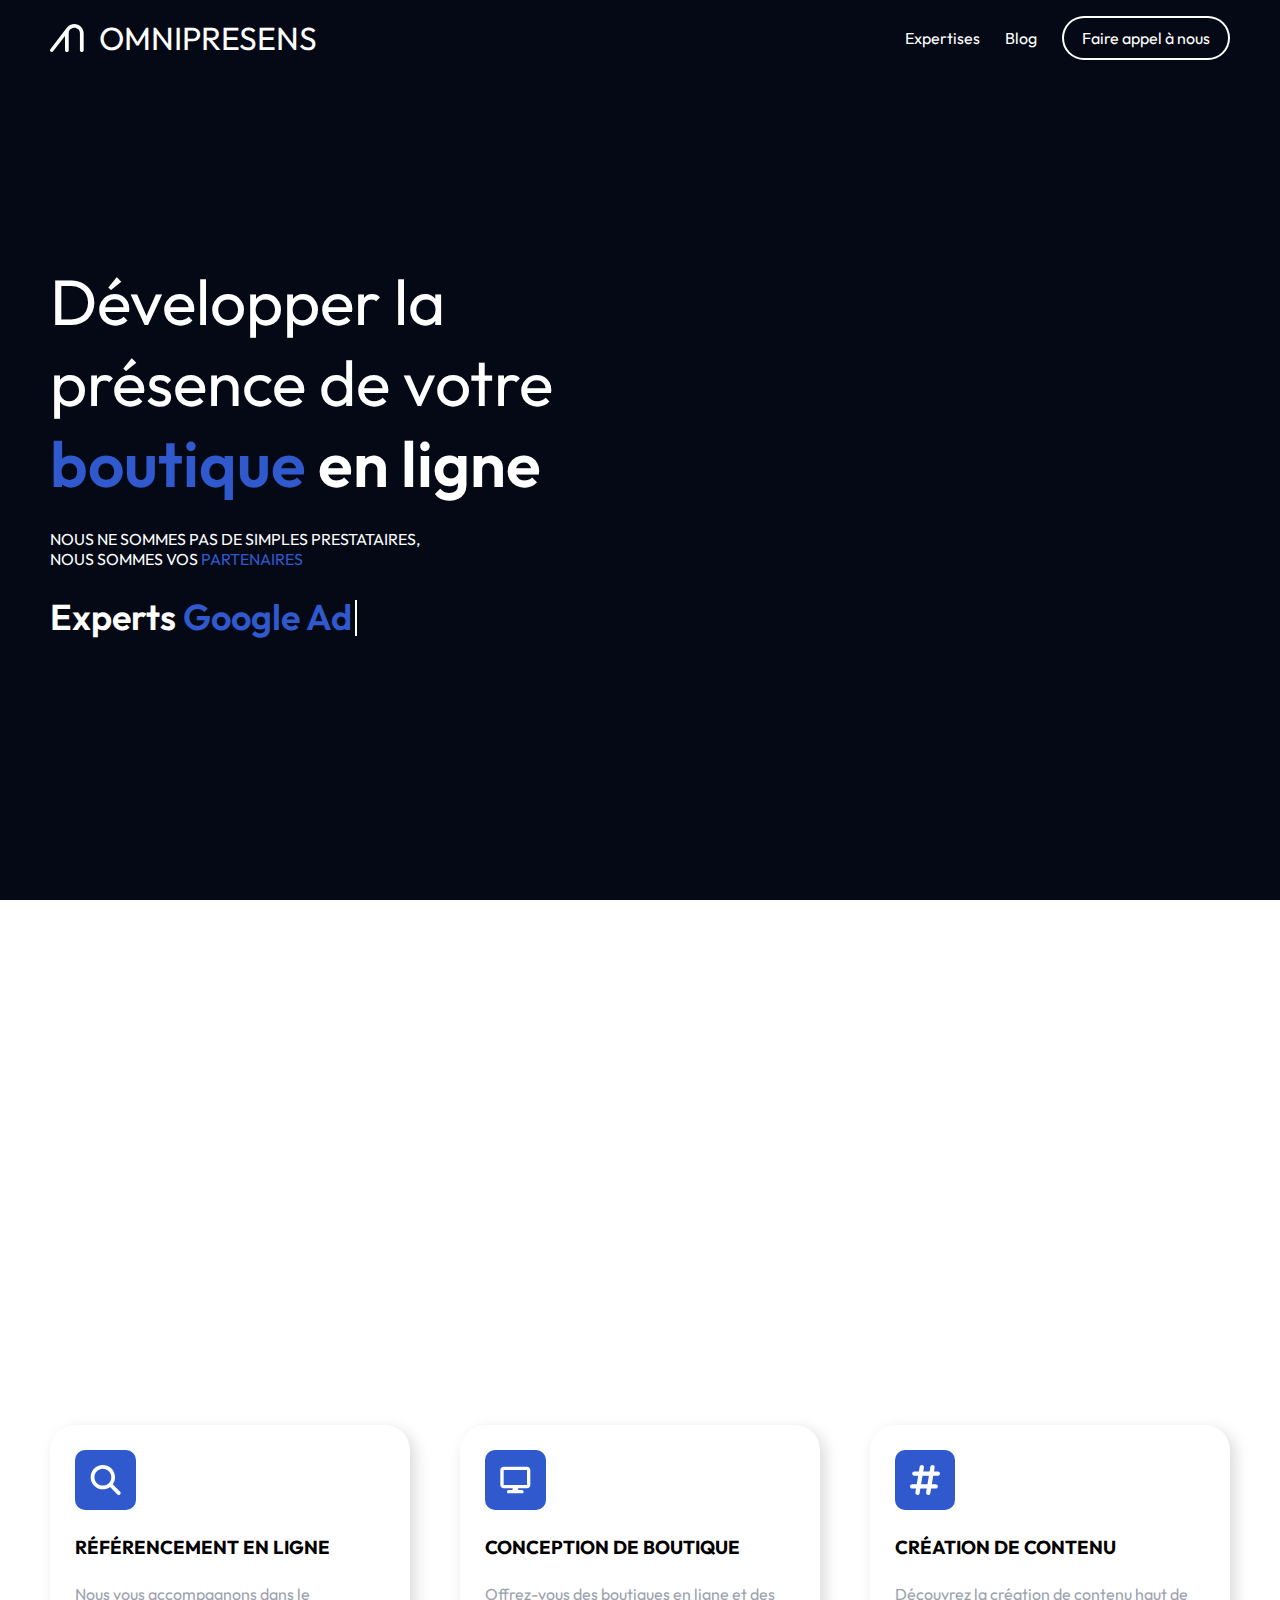
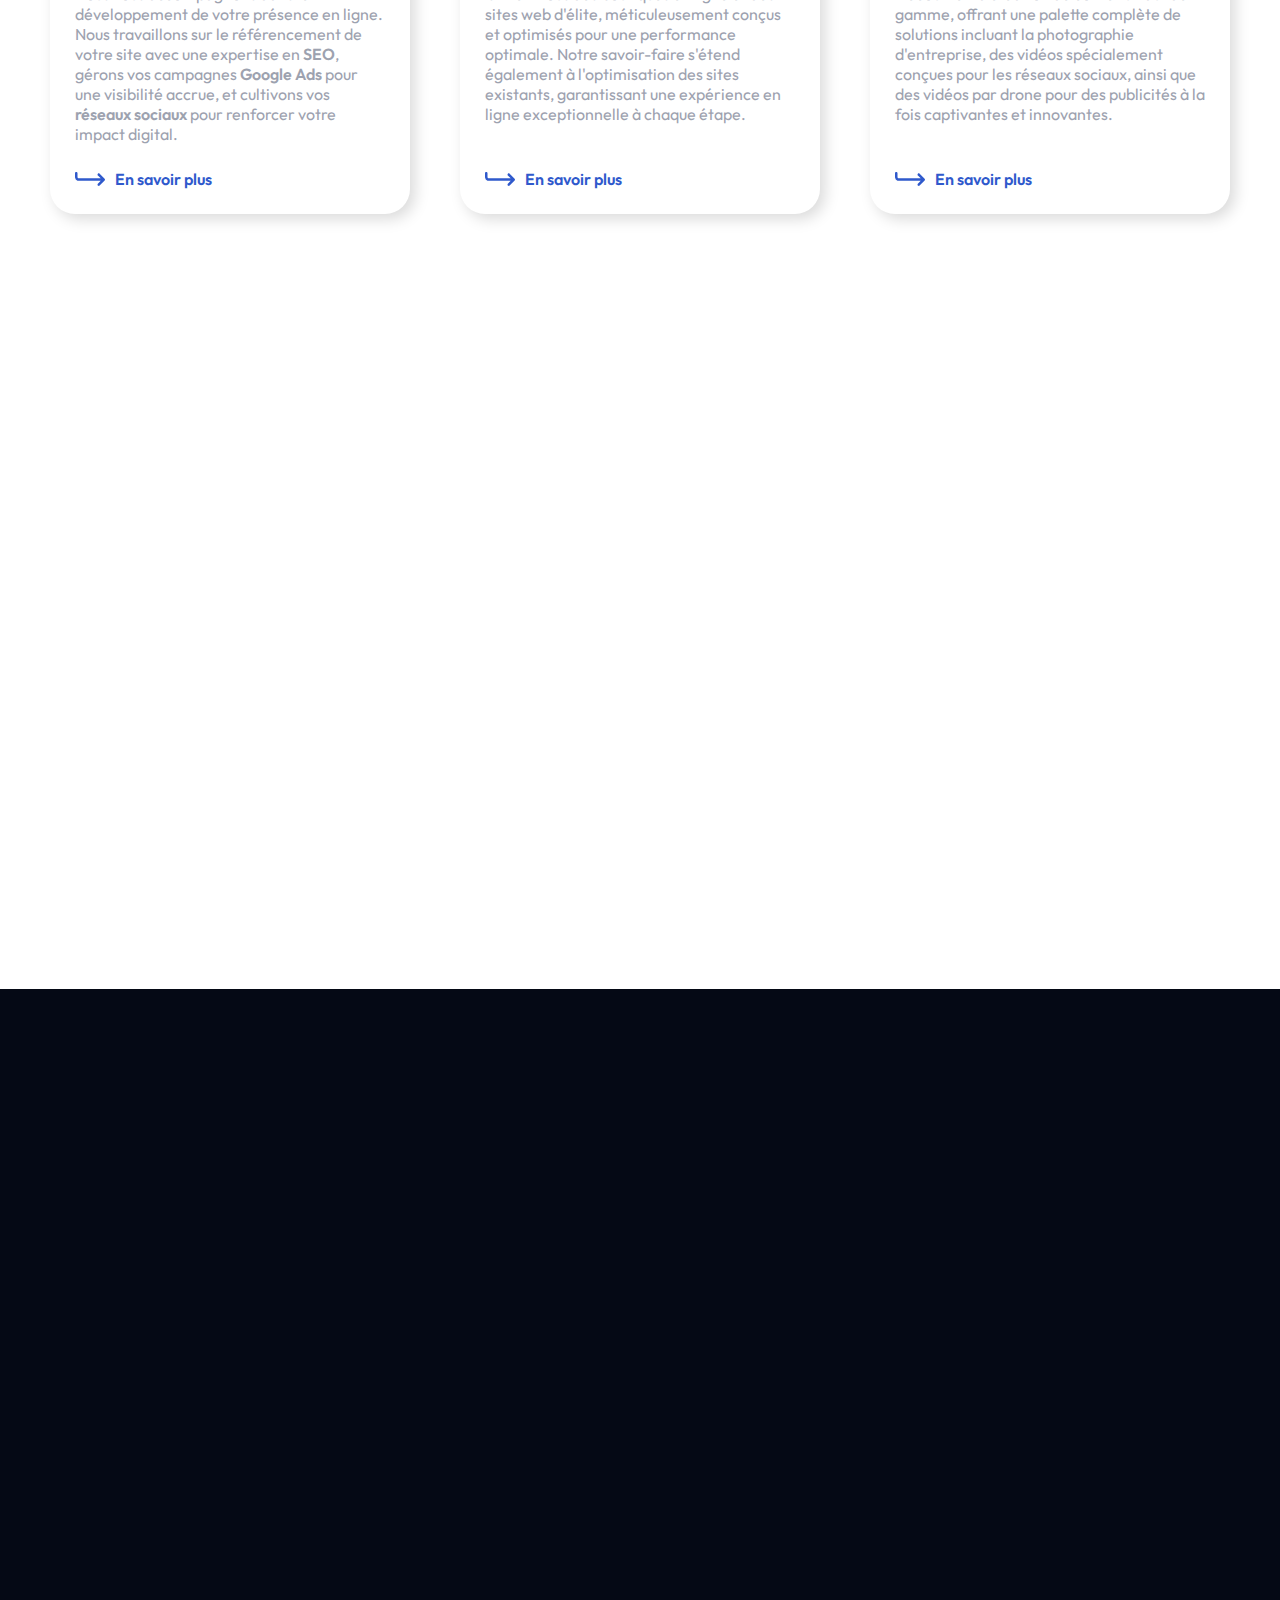
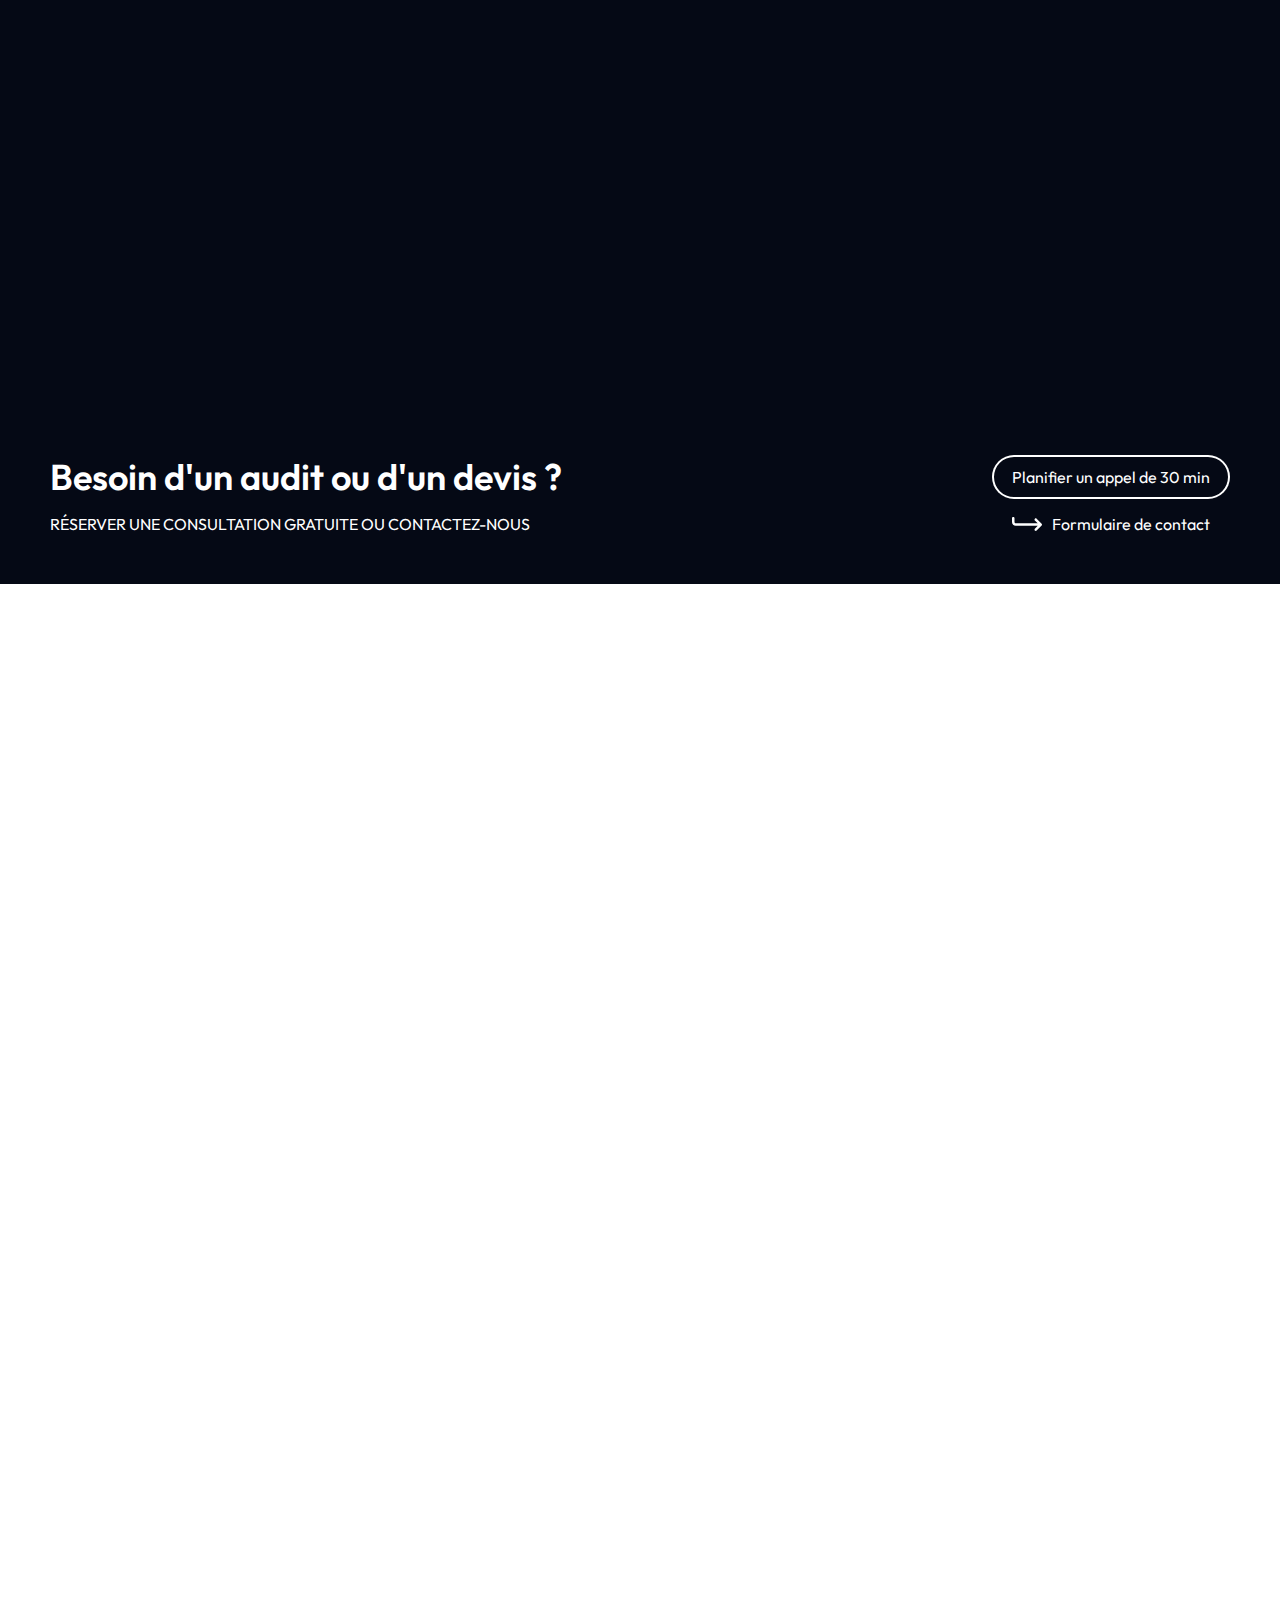
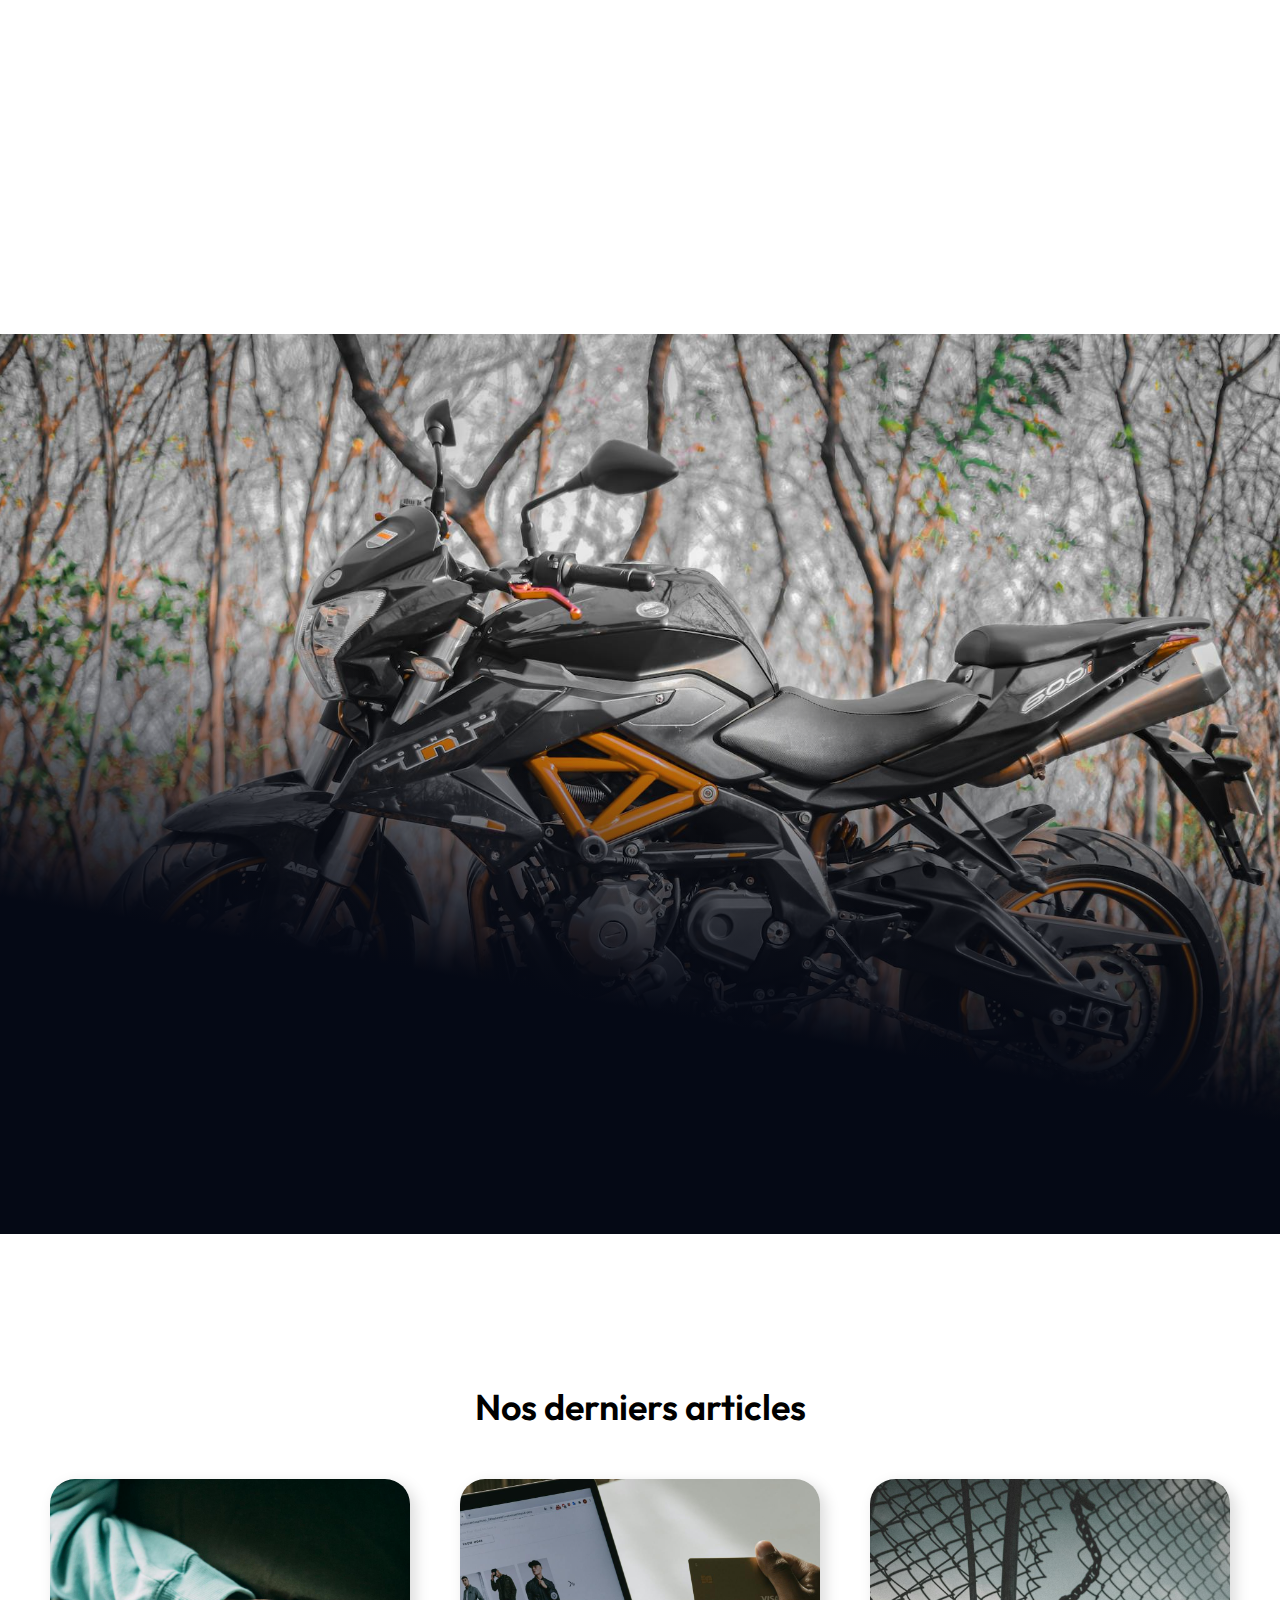
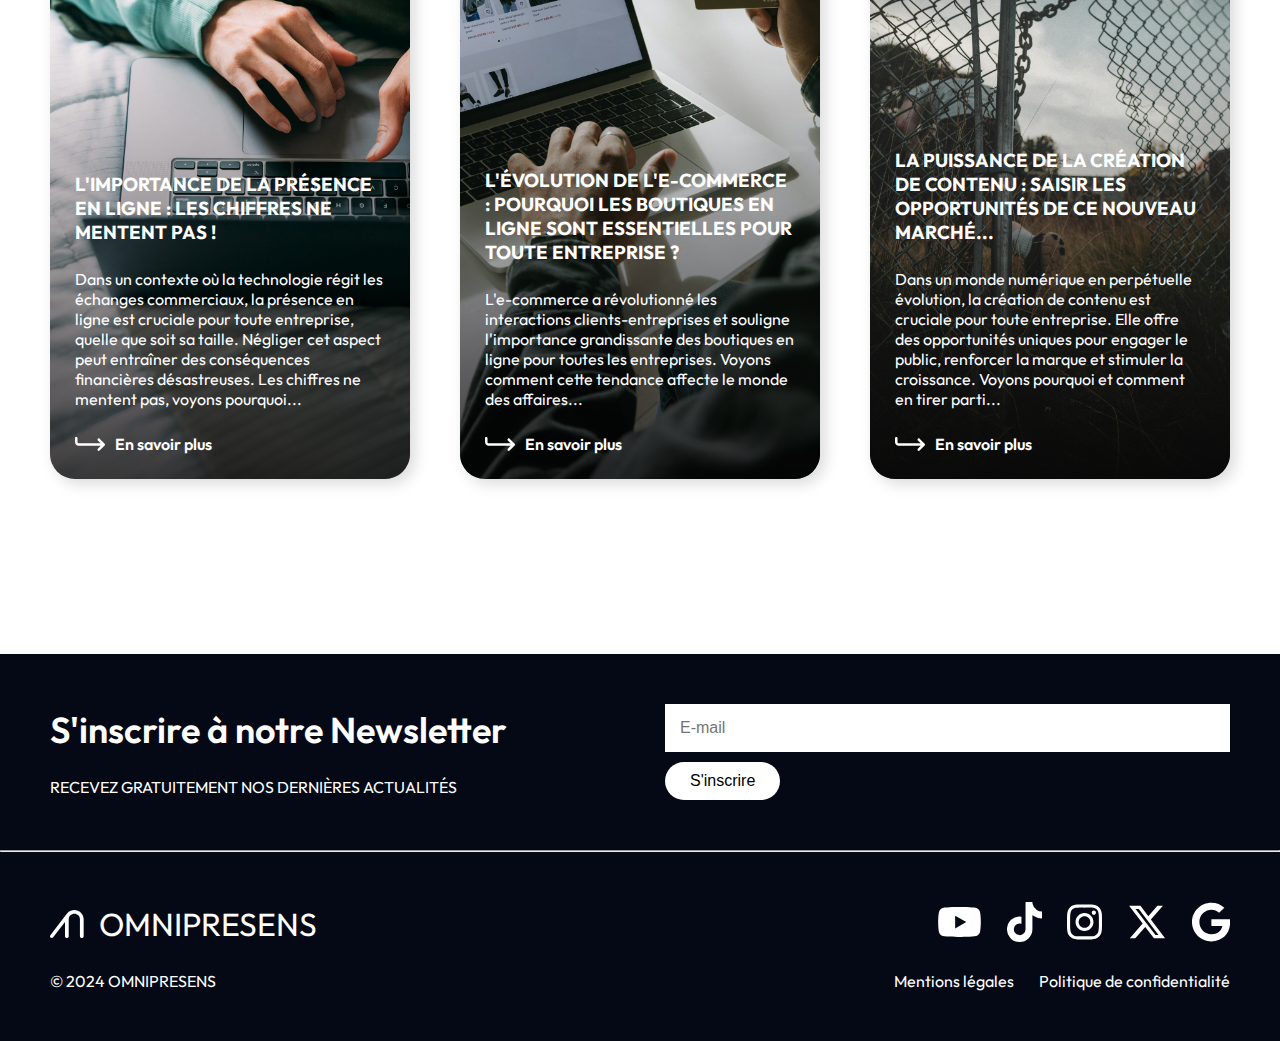
==== commit e69a3d0e: "Update Newsletter + Team page delete" ====
--- a/index.html
+++ b/index.html
@@ -19,19 +19,18 @@
                     </a>
                 </li>
                 <li><a href="./index.html">Expertises</a></li>
-                <li><a href="">Présentation</a></li>
                 <li><a href="./blog.html">Blog</a></li>
                 <li><a href="./contact.html" class="btn">Faire appel à nous</a></li>
                 <li id="burger_menu" onclick="toggleNav()"><svg width="25" height="24" viewBox="0 0 25 24" fill="none" xmlns="http://www.w3.org/2000/svg"><rect x="10" y="0.5" width="15" height="3" rx="1.5" fill="white"/><rect y="10.5" width="25" height="3" rx="1.5" fill="white"/><rect x="5" y="20.5" width="20" height="3" rx="1.5" fill="white"/></svg></li>
             </ul>
             <ul id="nav_slider">
                 <li><a href="./index.html">Expertises</a></li>
-                <li><a href="">Présentation</a></li>
                 <li><a href="./blog.html">Blog</a></li>
                 <li><a href="./contact.html" class="btn">Faire appel à nous</a></li>
             </ul>
         </nav>
     </header>
+
 
     <section id="landing" class="dark">
         <div class="container">
@@ -244,7 +243,7 @@
             <div class="article" style="background-image: url(./images/pexels-greta-hoffman-7675870.jpg);">
                 <h3>L'importance  de la Présence en Ligne  : Les Chiffres ne Mentent Pas !</h3>
                 <p>Dans un contexte où la technologie régit les échanges commerciaux, la présence en ligne est cruciale pour toute entreprise, quelle que soit sa taille. Négliger cet aspect peut entraîner des conséquences financières désastreuses. Les chiffres ne mentent pas, voyons pourquoi...</p>
-                <a href="./articles/La_puissance_de_Google_Ads.html" class="btn2">
+                <a href="./articles/La_puissance_de_GoogleAds.html" class="btn2">
                     <svg width="30" height="14" viewBox="0 0 30 14" fill="none" xmlns="http://www.w3.org/2000/svg"><path d="M2.50012 1.37326C2.50012 0.681819 1.9415 0.123198 1.25006 0.123198C0.55862 0.123198 -2.44181e-08 0.681819 -5.46419e-08 1.37326L-2.18568e-07 5.12344C-3.09068e-07 7.19386 1.67977 8.87363 3.75018 8.87363L25.7312 8.87363L22.8639 11.741C22.3756 12.2293 22.3756 13.0223 22.8639 13.5106C23.3522 13.9989 24.1452 13.9989 24.6335 13.5106L29.6338 8.51033C30.1221 8.02202 30.1221 7.22901 29.6338 6.74071L24.6335 1.74047C24.1452 1.25216 23.3522 1.25216 22.8639 1.74047C22.3756 2.22877 22.3756 3.02178 22.8639 3.51008L25.7312 6.3735L3.75018 6.3735C3.05874 6.3735 2.50012 5.81488 2.50012 5.12344L2.50012 1.37326Z" fill="#2F59CC"/></svg>
                     En savoir plus
                 </a>
@@ -272,18 +271,15 @@
 
     <footer class="dark">
 
-        <div class="devis">
-            <div>
-                <h2>Besoin d'un audit ou d'un devis ?</h2>
-                <p class="uppercase">Réserver une consultation gratuite ou contactez-nous</p>
-            </div>
-            <div>
-                <a href="./contact.html" class="btn">Planifier un appel de 30 min</a>
-                <a href="./contact.html" class="btn2">
-                    <svg width="30" height="14" viewBox="0 0 30 14" fill="none" xmlns="http://www.w3.org/2000/svg"><path d="M2.50012 1.37326C2.50012 0.681819 1.9415 0.123198 1.25006 0.123198C0.55862 0.123198 -2.44181e-08 0.681819 -5.46419e-08 1.37326L-2.18568e-07 5.12344C-3.09068e-07 7.19386 1.67977 8.87363 3.75018 8.87363L25.7312 8.87363L22.8639 11.741C22.3756 12.2293 22.3756 13.0223 22.8639 13.5106C23.3522 13.9989 24.1452 13.9989 24.6335 13.5106L29.6338 8.51033C30.1221 8.02202 30.1221 7.22901 29.6338 6.74071L24.6335 1.74047C24.1452 1.25216 23.3522 1.25216 22.8639 1.74047C22.3756 2.22877 22.3756 3.02178 22.8639 3.51008L25.7312 6.3735L3.75018 6.3735C3.05874 6.3735 2.50012 5.81488 2.50012 5.12344L2.50012 1.37326Z" fill="#2F59CC"/></svg>
-                    Formulaire de contact
-                </a>
-            </div>
+        <div class="container">
+            <div class="show" >
+                <h2>S'inscrire à notre Newsletter</h2>
+                <p class="uppercase">Recevez gratuitement nos dernières actualités</p>
+            </div>
+            <form action="./newsletter.php" method="post" class="show" >
+                <input type="text" name="email" placeholder="E-mail">
+                <input type="submit" value="S'inscrire">
+            </form>
         </div>
 
         <hr>
--- a/style.css
+++ b/style.css
@@ -32,6 +32,7 @@
     list-style: none;
     color: #000;
     text-decoration: none;
+    outline: none;
 }
 
 
@@ -39,7 +40,7 @@
     text-align: center;
     padding: 12px 20px;
     border-radius: 100vh;
-    box-shadow: 0 0 0 2px var(--main-color);
+    box-shadow: inset 0 0 0 2px var(--main-color);
     color: var(--main-color);
     width: fit-content;
     font-weight: 600;
@@ -109,7 +110,7 @@
     right: unset;
 }
 .dark .btn {
-    box-shadow: 0 0 0 2px #fff;
+    box-shadow: inset 0 0 0 2px #fff;
     font-weight: 400;
 }
 .dark .btn::before, .dark .btn2::before, header ul:first-child li:last-child a::before {
@@ -129,6 +130,16 @@
 .dark .container > div::before {
     display: none;
 }
+.dark input {
+    background-color: #fff;
+    color: #000;
+    padding: 15px;
+    font-size: 1rem;
+}
+.dark input[type=submit] {
+    border-radius: 100vh;
+    width: fit-content;
+}
 
 .blue {
     color: var(--main-color);
@@ -159,6 +170,10 @@
 h2 {
     font-size: 36px;
     font-weight: 600;
+}
+
+input {
+    border: none;
 }
 
 
@@ -531,8 +546,14 @@
 footer > div {
     padding: var(--marge);
 }
-footer .devis {
+footer .container:first-child {
     padding-bottom: 0;
+}
+footer .container:first-child > form {
+    gap: 10px;
+}
+footer .container:first-child > form input[type=submit] {
+    padding: 10px 25px;
 }
 footer > div:last-child {
     padding-top: 0;
@@ -585,6 +606,20 @@
 /* Ajouter une bordure à la barre de défilement */
 ::-webkit-scrollbar-thumb:hover {
     background: #050915ee; /* Changez la couleur selon vos préférences */
+}
+
+
+
+
+.container > * {
+    opacity: 0;
+    transform: translateY(50px);
+    transition: all 500ms ease-in-out;
+}
+
+.container > *.show {
+    opacity: 1;
+    transform: translateY(0);
 }
 
 
